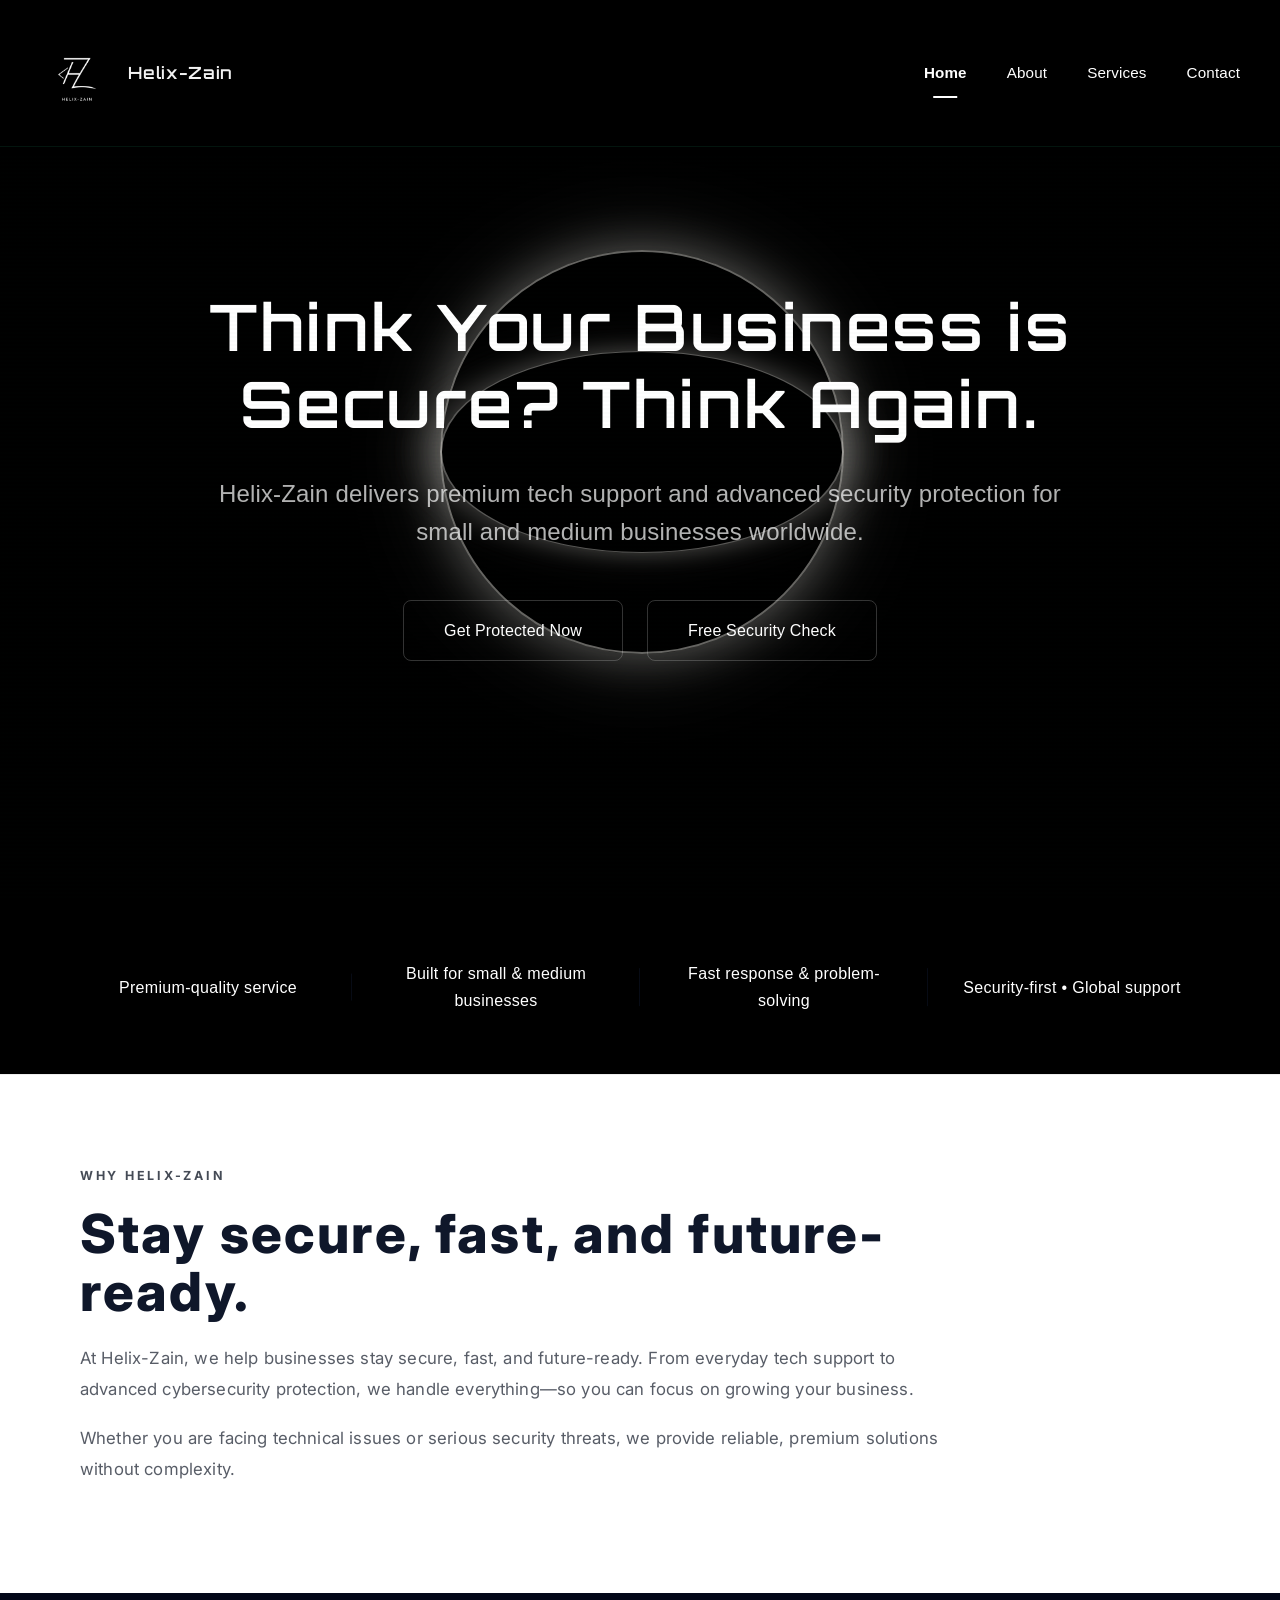
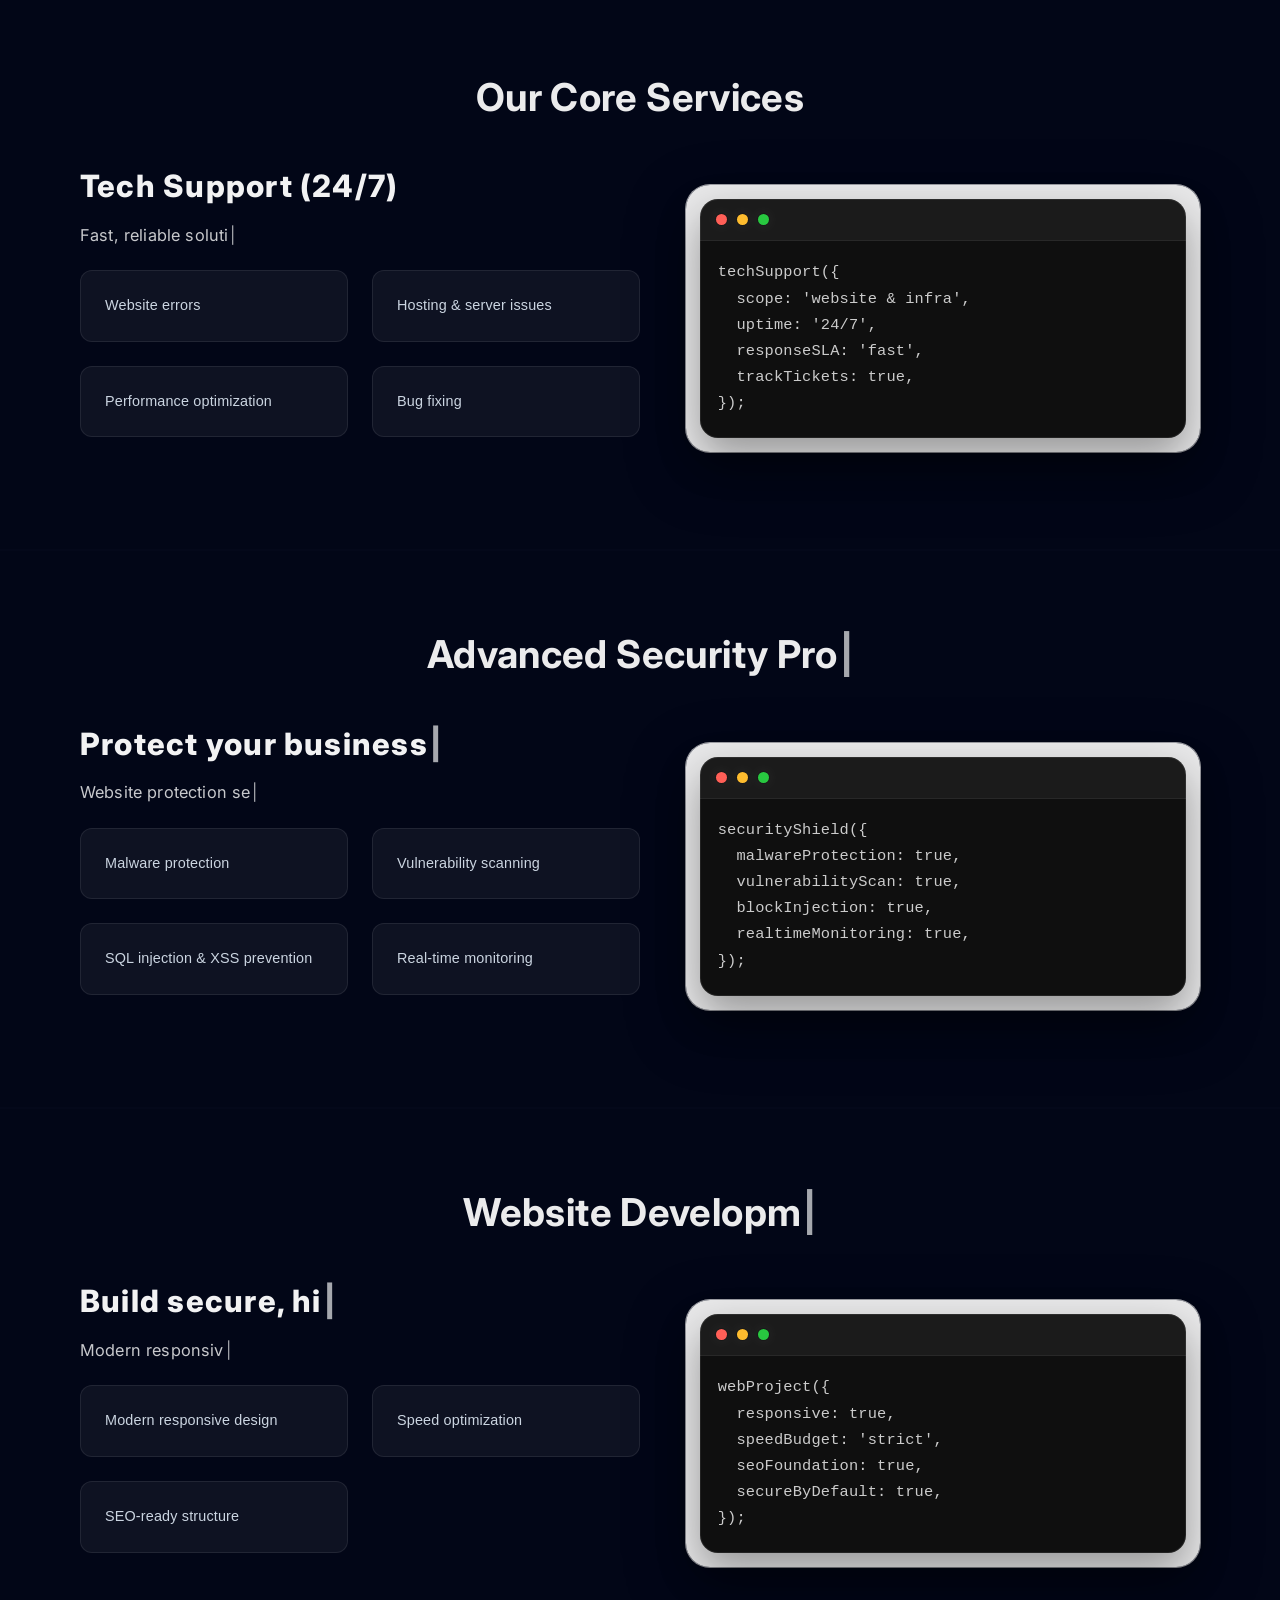
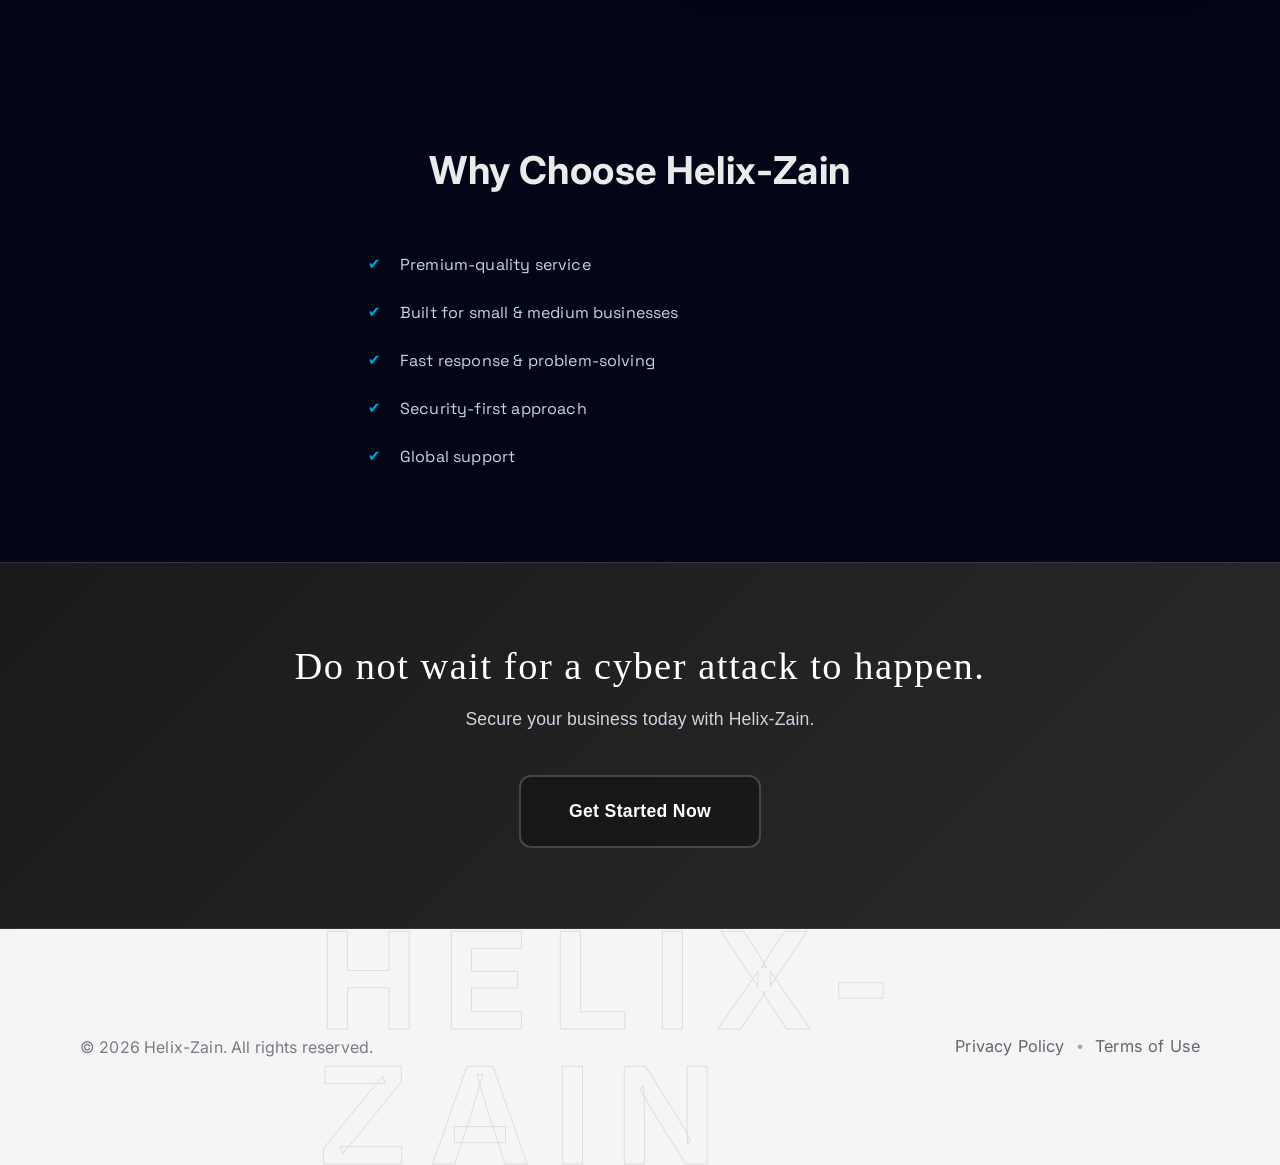
==== index.html @ 6a28cd6c "Initial commit" ====
<!DOCTYPE html>
<html lang="en">
<head>
    <meta charset="UTF-8">
    <meta name="viewport" content="width=device-width, initial-scale=1.0">
    <title>Helix-Zain | Tech Support &amp; Cybersecurity for Small Businesses</title>
    <meta name="description" content="Helix-Zain provides premium tech support, website security services, and cybersecurity for SMEs worldwide. Global tech support, website protection, and security-first solutions—secure your business today.">
    <link rel="stylesheet" href="css/style.css">
    <link rel="preconnect" href="https://fonts.googleapis.com">
    <link rel="preconnect" href="https://fonts.gstatic.com" crossorigin>
    <link href="https://fonts.googleapis.com/css2?family=Orbitron:wght@400;500;600;700;800;900&family=Space+Grotesk:wght@300;400;500;600;700&family=Sora:wght@300;400;500;600;700;800&family=Inter:wght@300;400;500;600;700&family=Outfit:wght@300;400;500;600;700&display=swap" rel="stylesheet">
</head>
<body>
    <!-- Premium Navbar -->
    <nav class="navbar">
        <div class="nav-container">
            <a href="index.html" class="nav-logo" aria-label="HELIX-ZAIN — Home">
                <img src="images/helix-zain-logo-navbar.png" alt="" width="260" height="80" decoding="async" aria-hidden="true">
                <span class="nav-logo-text">Helix-Zain</span>
            </a>
            <ul class="nav-links">
                <li><a href="index.html">Home</a></li>
                <li><a href="about.html">About</a></li>
                <li><a href="services.html">Services</a></li>
                <li><a href="contact.html">Contact</a></li>
            </ul>
            <div class="hamburger">
                <span></span>
                <span></span>
                <span></span>
            </div>
        </div>
    </nav>

    <!-- Hero Section -->
    <section class="home-hero">
        <div class="home-hero-background"></div>
        <div class="scanlines"></div>
        <div class="hologram-sphere"></div>

        <div class="container">
            <div class="home-hero-content">
                <h1 class="fade-in-up">Think Your Business is Secure? Think Again.</h1>
                <p class="home-hero-subtitle fade-in-up">Helix-Zain delivers premium tech support and advanced security protection for small and medium businesses worldwide.</p>
                <div class="home-hero-buttons fade-in-up">
                    <a href="contact.html" class="cta-primary">Get Protected Now</a>
                    <a href="contact.html" class="cta-secondary">Free Security Check</a>
                </div>
            </div>
        </div>
    </section>

    <!-- Credibility Strip -->
    <section class="credibility-strip">
        <div class="credibility-strip-content">
            <div class="credibility-item">Premium-quality service</div>
            <div class="credibility-item">Built for small &amp; medium businesses</div>
            <div class="credibility-item">Fast response &amp; problem-solving</div>
            <div class="credibility-item">Security-first • Global support</div>
        </div>
    </section>

    <!-- Problem We Solve (Premium Copy Block) -->
    <section class="problem-we-solve-section">
        <div class="container">
            <div class="problem-we-solve-content reveal">
                <div class="problem-we-solve-kicker">WHY HELIX-ZAIN</div>
                <h2 class="problem-we-solve-title">Stay secure, fast, and future-ready.</h2>
                <p class="problem-we-solve-body">
                    At Helix-Zain, we help businesses stay secure, fast, and future-ready. From everyday tech support to advanced cybersecurity protection, we handle everything—so you can focus on growing your business.
                </p>
                <p class="problem-we-solve-body">
                    Whether you are facing technical issues or serious security threats, we provide reliable, premium solutions without complexity.
                </p>
            </div>
        </div>
    </section>

    <!-- Core Services -->
    <section class="why-helixzain-section">
        <div class="container">
            <h2 class="why-helixzain-title">
                <span class="typing-reveal" data-text="Our Core Services">Our Core Services</span>
            </h2>
            <div class="why-helixzain-grid">
                <div class="why-helixzain-left">
                    <h3 class="why-helixzain-heading">
                        <span class="typing-reveal" data-text="Tech Support (24/7)">Tech Support (24/7)</span>
                    </h3>
                    <p class="why-helixzain-copy">
                        <span class="typing-reveal" data-text="Fast, reliable solutions for all your technical issues: website errors, hosting and server issues, performance optimization, and bug fixing—so your team stays productive around the clock.">Fast, reliable solutions for all your technical issues: website errors, hosting and server issues, performance optimization, and bug fixing—so your team stays productive around the clock.</span>
                    </p>
                    <ul class="service-features-list home-service-bullets">
                        <li>Website errors</li>
                        <li>Hosting &amp; server issues</li>
                        <li>Performance optimization</li>
                        <li>Bug fixing</li>
                    </ul>
                </div>
                <div class="why-helixzain-right">
                    <div class="why-helixzain-codecard">
                        <div class="why-helixzain-codewindow" aria-label="Example code editor">
                            <div class="why-helixzain-code-topbar" aria-hidden="true">
                                <span class="why-helixzain-dot why-helixzain-dot--red"></span>
                                <span class="why-helixzain-dot why-helixzain-dot--yellow"></span>
                                <span class="why-helixzain-dot why-helixzain-dot--green"></span>
                            </div>
                            <pre class="why-helixzain-pre"><code class="why-helixzain-code">techSupport({
  scope: 'website &amp; infra',
  uptime: '24/7',
  responseSLA: 'fast',
  trackTickets: true,
});</code></pre>
                        </div>
                    </div>
                </div>
            </div>
        </div>
    </section>

    <section class="why-helixzain-section">
        <div class="container">
            <h2 class="why-helixzain-title">
                <span class="typing-reveal" data-text="Advanced Security Protection">Advanced Security Protection</span>
            </h2>
            <div class="why-helixzain-grid">
                <div class="why-helixzain-left">
                    <h3 class="why-helixzain-heading">
                        <span class="typing-reveal" data-text="Protect your business from modern threats">Protect your business from modern threats</span>
                    </h3>
                    <p class="why-helixzain-copy">
                        <span class="typing-reveal" data-text="Website protection services and cybersecurity for SMEs: we help you detect risk early, stop malware, and harden apps against common attacks—without drowning you in jargon.">Website protection services and cybersecurity for SMEs: we help you detect risk early, stop malware, and harden apps against common attacks—without drowning you in jargon.</span>
                    </p>
                    <ul class="service-features-list home-service-bullets">
                        <li>Malware protection</li>
                        <li>Vulnerability scanning</li>
                        <li>SQL injection &amp; XSS prevention</li>
                        <li>Real-time monitoring</li>
                    </ul>
                </div>
                <div class="why-helixzain-right">
                    <div class="why-helixzain-codecard">
                        <div class="why-helixzain-codewindow" aria-label="Code editor mockup">
                            <div class="why-helixzain-code-topbar" aria-hidden="true">
                                <span class="why-helixzain-dot why-helixzain-dot--red"></span>
                                <span class="why-helixzain-dot why-helixzain-dot--yellow"></span>
                                <span class="why-helixzain-dot why-helixzain-dot--green"></span>
                            </div>
                            <pre class="why-helixzain-pre"><code class="why-helixzain-code">securityShield({
  malwareProtection: true,
  vulnerabilityScan: true,
  blockInjection: true,
  realtimeMonitoring: true,
});</code></pre>
                        </div>
                    </div>
                </div>
            </div>
        </div>
    </section>

    <section class="why-helixzain-section">
        <div class="container">
            <h2 class="why-helixzain-title">
                <span class="typing-reveal" data-text="Website Development &amp; Optimization">Website Development &amp; Optimization</span>
            </h2>
            <div class="why-helixzain-grid">
                <div class="why-helixzain-left">
                    <h3 class="why-helixzain-heading">
                        <span class="typing-reveal" data-text="Build secure, high-performance websites">Build secure, high-performance websites</span>
                    </h3>
                    <p class="why-helixzain-copy">
                        <span class="typing-reveal" data-text="Modern responsive design, speed optimization, and an SEO-ready structure—built so your site loads fast, ranks better, and stays maintainable as you grow.">Modern responsive design, speed optimization, and an SEO-ready structure—built so your site loads fast, ranks better, and stays maintainable as you grow.</span>
                    </p>
                    <ul class="service-features-list home-service-bullets">
                        <li>Modern responsive design</li>
                        <li>Speed optimization</li>
                        <li>SEO-ready structure</li>
                    </ul>
                </div>
                <div class="why-helixzain-right">
                    <div class="why-helixzain-codecard">
                        <div class="why-helixzain-codewindow" aria-label="Code editor mockup">
                            <div class="why-helixzain-code-topbar" aria-hidden="true">
                                <span class="why-helixzain-dot why-helixzain-dot--red"></span>
                                <span class="why-helixzain-dot why-helixzain-dot--yellow"></span>
                                <span class="why-helixzain-dot why-helixzain-dot--green"></span>
                            </div>
                            <pre class="why-helixzain-pre"><code class="why-helixzain-code">webProject({
  responsive: true,
  speedBudget: 'strict',
  seoFoundation: true,
  secureByDefault: true,
});</code></pre>
                        </div>
                    </div>
                </div>
            </div>
        </div>
    </section>

    <section class="why-helixzain-section home-why-choose-section">
        <div class="container">
            <h2 class="why-helixzain-title">Why Choose Helix-Zain</h2>
            <ul class="home-why-choose-list">
                <li>Premium-quality service</li>
                <li>Built for small &amp; medium businesses</li>
                <li>Fast response &amp; problem-solving</li>
                <li>Security-first approach</li>
                <li>Global support</li>
            </ul>
        </div>
    </section>

    <!-- Consultation CTA Section -->
    <section class="consultation-cta-section">
        <div class="container">
            <div class="consultation-cta-content">
                <h2 class="consultation-cta-headline">Do not wait for a cyber attack to happen.</h2>
                <p class="consultation-cta-subtext">Secure your business today with Helix-Zain.</p>
                <div class="consultation-cta-buttons">
                    <a href="contact.html" class="cta-primary">Get Started Now</a>
                </div>
            </div>
        </div>
    </section>

    <!-- Footer -->
    <footer class="home-footer-minimal footer">
        <div class="container">
            <div class="footer-content">
                <div class="footer-left">© 2026 Helix-Zain. All rights reserved.</div>
                <div class="footer-links">
                    <a href="privacy-policy.html">Privacy Policy</a>
                    <span class="footer-separator">•</span>
                    <a href="terms-of-use.html">Terms of Use</a>
                </div>
            </div>
        </div>
    </footer>

    <script src="js/script.js"></script>
    <script>
        // Create particles
        const particlesContainer = document.getElementById('particles');
        if (particlesContainer) {
            for (let i = 0; i < 50; i++) {
                const particle = document.createElement('div');
                particle.className = 'particle';
                particle.style.left = Math.random() * 100 + '%';
                particle.style.top = Math.random() * 100 + '%';
                particle.style.animationDelay = Math.random() * 15 + 's';
                particle.style.animationDuration = (10 + Math.random() * 10) + 's';
                particlesContainer.appendChild(particle);
            }
        }

        // Navbar scroll effect
        window.addEventListener('scroll', function() {
            const navbar = document.querySelector('.navbar');
            if (window.scrollY > 50) {
                navbar.classList.add('scrolled');
            } else {
                navbar.classList.remove('scrolled');
            }
        });

        // Reveal animations
        const reveals = document.querySelectorAll('.reveal');
        const revealObserver = new IntersectionObserver((entries) => {
            entries.forEach(entry => {
                if (entry.isIntersecting) {
                    entry.target.classList.add('active');
                }
            });
        }, { threshold: 0.1 });
        reveals.forEach(reveal => revealObserver.observe(reveal));

        // Set active nav item based on current page
        function setActiveNavItem() {
            const pathname = window.location.pathname;
            const currentPath = pathname.split('/').pop() || '';
            
            // Handle root path
            const isRoot = pathname === '/' || currentPath === '' || currentPath === 'index.html';
            
            const navLinks = document.querySelectorAll('.nav-links a');
            navLinks.forEach(link => {
                link.classList.remove('active');
                const href = link.getAttribute('href');
                
                // Remove .html extension for comparison
                const hrefPath = href.replace('.html', '');
                const currentPathClean = currentPath.replace('.html', '');
                
                // Check if this link matches current page
                if (isRoot && (href === 'index.html' || href === '/' || hrefPath === '')) {
                    link.classList.add('active');
                } else if (!isRoot && (hrefPath === currentPathClean || href === currentPath)) {
                    link.classList.add('active');
                }
            });
        }
        
        // Run on page load
        setActiveNavItem();
    </script>
</body>
</html>
---- css/style.css ----
/* ====================================================================
   HELIX-ZAIN — DARK CYBER THEME DESIGN SYSTEM
   Premium Futuristic AI/Cybersecurity Interface
   ==================================================================== */

/* ===== RESET & BASE ===== */
* {
    margin: 0;
    padding: 0;
    box-sizing: border-box;
}

:root {
    /* Background Colors */
    --bg-primary: #000000;
    --bg-secondary: #020617;
    --bg-glass: rgba(255, 255, 255, 0.03);
    --bg-glass-hover: rgba(255, 255, 255, 0.05);
    
    /* Accent Color - Premium Blackish Green */
    --accent-navy: #0a3d2a;
    --accent-navy-alt: #0d4a35;
    --accent-green: #22c55e;
    --accent-green-dark: #0a3d2a;
    
    /* Text Colors */
    --text-primary: #ffffff;
    --text-secondary: #cbd5e1;
    --text-muted: rgba(255, 255, 255, 0.7);
    
    /* Effects */
    --blur-glass: blur(16px);
    --border-subtle: 1px;
    --transition: all 0.4s cubic-bezier(0.4, 0, 0.2, 1);
    --transition-fast: all 0.2s ease;
}

/* ===== TYPOGRAPHY ===== */
@import url('https://fonts.googleapis.com/css2?family=Cinzel:wght@400;500;600;700&family=Manrope:wght@300;400;500;600;700&display=swap');

body {
    font-family: 'Manrope', sans-serif;
    background: var(--bg-primary);
    color: var(--text-primary);
    line-height: 1.7;
    overflow-x: hidden;
    min-height: 100vh;
    position: relative;
    font-weight: 400;
    letter-spacing: 0.01em;
}

/* Background Effects - Subtle grid */
body::before {
    content: '';
    position: fixed;
    top: 0;
    left: 0;
    width: 100%;
    height: 100%;
    background-image: 
        linear-gradient(rgba(10, 61, 42, 0.1) 1px, transparent 1px),
        linear-gradient(90deg, rgba(10, 61, 42, 0.1) 1px, transparent 1px);
    background-size: 50px 50px;
    pointer-events: none;
    z-index: 0;
    opacity: 0.2;
}

body::after {
    display: none;
}

h1, h2, h3, h4, h5, h6 {
    font-family: 'Orbitron', 'Space Grotesk', sans-serif;
    font-weight: 500;
    line-height: 1.2;
    letter-spacing: 0.04em;
    color: #ffffff;
}

h1 {
    font-size: clamp(2.5rem, 5vw, 4.5rem);
    font-weight: 600;
}

h2 {
    font-size: clamp(2rem, 4vw, 3rem);
    font-weight: 600;
}

h3 {
    font-size: clamp(1.5rem, 3vw, 2rem);
    font-weight: 500;
}

h4 {
    font-weight: 500;
}

.container {
    max-width: 1200px;
    margin: 0 auto;
    padding: 0 40px;
    position: relative;
    z-index: 1;
}

/* ===== NAVBAR ===== */
.navbar {
    position: fixed;
    top: 0;
    width: 100%;
    background: rgba(0, 0, 0, 0.55);
    backdrop-filter: blur(12px) saturate(120%);
    -webkit-backdrop-filter: blur(12px) saturate(120%);
    border-bottom: 1px solid rgba(10, 61, 42, 0.35);
    box-shadow: 0 8px 30px rgba(0, 0, 0, 0.6);
    z-index: 1000;
    transition: var(--transition);
    overflow: visible;
}

.navbar.scrolled {
    background: rgba(0, 0, 0, 0.65);
    box-shadow: 0 8px 30px rgba(0, 0, 0, 0.7);
}

.nav-container {
    display: flex;
    justify-content: space-between;
    align-items: center;
    padding: 2rem 40px;
    max-width: 1400px;
    margin: 0 auto;
    overflow: visible;
    min-height: 88px;
}

.nav-logo {
    display: inline-flex;
    align-items: center;
    gap: 0.65rem;
    flex-shrink: 0;
    line-height: 0;
    text-decoration: none;
    transition: var(--transition);
    margin-left: -4px;
}

.nav-logo-text {
    font-family: 'Orbitron', 'Cinzel', sans-serif;
    font-weight: 600;
    font-size: 1.05rem;
    letter-spacing: 0.04em;
    color: rgba(255, 255, 255, 0.95);
    line-height: 1.2;
    white-space: nowrap;
}

.nav-logo:hover {
    opacity: 0.9;
}

.nav-logo:focus-visible {
    outline: 2px solid rgba(255, 255, 255, 0.5);
    outline-offset: 4px;
    border-radius: 4px;
}

.nav-logo img {
    display: block;
    height: 82px;
    width: auto;
    max-width: min(470px, 76vw);
    object-fit: contain;
    object-position: left center;
    /* Navy/blue asset → solid white on dark navbar */
    filter: brightness(0) invert(1);
}

.nav-links {
    display: flex;
    list-style: none;
    gap: 2.5rem;
    overflow: visible;
}

.nav-links a,
.nav-links a:link,
.nav-links a:visited {
    color: #ffffff;
    text-decoration: none;
    font-family: 'Manrope', sans-serif;
    font-weight: 500;
    font-size: 0.95rem;
    letter-spacing: 0.01em;
    transition: color 0.3s ease;
    position: relative;
    padding: 0.5rem 0;
    display: inline-block;
}

/* Inactive nav items - no underline */
.nav-links a::after {
    content: '';
    position: absolute;
    width: 0;
    height: 0;
    left: 50%;
    transform: translateX(-50%);
    bottom: 0;
    background: transparent;
    transition: all 0.3s ease;
}

/* Active nav item - white with thin white underline */
.nav-links a.active {
    color: #ffffff;
    font-weight: 600;
    position: relative;
}

/* Active nav item underline - ultra-premium style */
.nav-links a.active::after {
    content: '';
    position: absolute;
    width: 55%;
    height: 2px;
    left: 50%;
    transform: translateX(-50%) scaleX(1);
    bottom: -4px;
    background: #ffffff;
    animation: underlineIn 0.3s ease;
}

@keyframes underlineIn {
    from {
        transform: translateX(-50%) scaleX(0);
    }
    to {
        transform: translateX(-50%) scaleX(1);
    }
}

/* Hover state - text transitions to white (non-active) */
.nav-links a:hover:not(.active) {
    color: #ffffff;
}

/* Active item hover - maintain active state */
.nav-links a.active:hover {
    color: #ffffff;
}

.hamburger {
    display: none;
    flex-direction: column;
    cursor: pointer;
    gap: 5px;
}

.hamburger span {
    width: 25px;
    height: 2px;
    background: var(--text-primary);
    transition: var(--transition);
}

.hamburger.active span:nth-child(1) {
    transform: rotate(45deg) translate(6px, 6px);
    background: var(--text-primary);
}

.hamburger.active span:nth-child(2) {
    opacity: 0;
}

.hamburger.active span:nth-child(3) {
    transform: rotate(-45deg) translate(7px, -7px);
    background: var(--text-primary);
}

/* ===== HERO SECTIONS ===== */
.home-hero, .about-hero, .services-hero, .page-hero, .start-project-hero {
    min-height: 100vh;
    display: flex;
    align-items: center;
    justify-content: center;
    position: relative;
    padding: 130px 0 80px;
    overflow: hidden;
}

.home-hero-background, .about-hero-background, .services-hero-background, .start-project-hero-background {
    position: absolute;
    top: 0;
    left: 0;
    width: 100%;
    height: 100%;
    background: var(--bg-primary);
    z-index: 0;
}


/* Scanlines Effect - Subtle */
.scanlines {
    position: absolute;
    top: 0;
    left: 0;
    width: 100%;
    height: 100%;
    background: repeating-linear-gradient(
        0deg,
        transparent,
        transparent 2px,
        rgba(10, 61, 42, 0.05) 2px,
        rgba(10, 61, 42, 0.05) 4px
    );
    pointer-events: none;
    z-index: 2;
    animation: scanlineMove 8s linear infinite;
    opacity: 0.3;
}

@keyframes scanlineMove {
    0% { transform: translateY(0); }
    100% { transform: translateY(20px); }
}

/* 3D Hologram Sphere */
.hologram-sphere {
    position: absolute;
    left: 50%;
    top: 50%;
    transform: translate(-50%, -50%);
    width: 400px;
    height: 400px;
    z-index: 1;
    opacity: 1;
}

.hologram-sphere::before {
    content: '';
    position: absolute;
    width: 100%;
    height: 100%;
    border-radius: 50%;
    border: 2px solid rgba(255, 253, 245, 0.4);
    box-shadow: 0 0 50px rgba(255, 253, 245, 0.3), 0 0 100px rgba(255, 253, 245, 0.15);
    animation: rotate3d 30s linear infinite;
    opacity: 1;
}

.hologram-sphere::after {
    content: '';
    position: absolute;
    width: 100%;
    height: 100%;
    border-radius: 50%;
    border: 2px solid rgba(255, 253, 245, 0.35);
    box-shadow: 0 0 45px rgba(255, 253, 245, 0.25), 0 0 90px rgba(255, 253, 245, 0.12);
    animation: rotate3d 25s linear infinite reverse;
    transform: rotateX(60deg);
    opacity: 1;
}

@keyframes rotate3d {
    0% { transform: rotateY(0deg) rotateX(0deg); }
    100% { transform: rotateY(360deg) rotateX(360deg); }
}

.home-hero-content, .about-hero h1, .services-hero h1, .page-hero h1, .start-project-hero-content {
    position: relative;
    z-index: 3;
    text-align: center;
    max-width: 900px;
    margin: 0 auto;
}

.home-hero h1, .about-hero h1, .services-hero h1, .page-hero h1, .start-project-hero-content h1 {
    color: var(--text-primary);
    margin-bottom: 2rem;
    text-shadow: none;
}

/* Hero quote + signature: main line reads as the message; line below as someone named “safe hands” */
.home-hero-title {
    display: flex;
    flex-direction: column;
    align-items: center;
    gap: 0.35em;
}

.home-hero-headline {
    display: block;
}

.home-hero-attribution {
    display: block;
    align-self: flex-end;
    max-width: 100%;
    padding-right: clamp(0px, 4vw, 1.5rem);
    font-family: 'Space Grotesk', 'Inter', sans-serif;
    font-size: max(0.72rem, 0.34em);
    font-style: italic;
    font-weight: 500;
    letter-spacing: 0.06em;
    line-height: 1.35;
    color: rgba(255, 255, 255, 0.78);
    text-shadow: none;
}

.home-service-bullets {
    grid-template-columns: 1fr;
    margin-top: 1.25rem;
}

.home-why-choose-section {
    text-align: center;
}

.home-why-choose-list {
    max-width: 34rem;
    margin: 1.5rem auto 0;
    padding: 0;
    list-style: none;
    text-align: left;
}

.home-why-choose-list li {
    position: relative;
    padding: 0.75rem 0 0.75rem 2rem;
    color: var(--text-secondary);
    font-size: 1rem;
    line-height: 1.5;
    font-family: 'Space Grotesk', 'Inter', sans-serif;
    background: none;
    border: none;
}

.home-why-choose-list li::before {
    content: '✔';
    position: absolute;
    left: 0;
    color: rgba(0, 194, 255, 0.85);
    font-size: 0.95rem;
}

.home-hero-subtitle, .about-hero-subtitle, .services-hero-subtitle, .page-subtitle, .start-project-hero-subtitle {
    font-size: clamp(1.1rem, 2vw, 1.5rem);
    color: var(--text-muted);
    font-weight: 400;
    margin-bottom: 3rem;
    line-height: 1.6;
}

.home-hero-buttons {
    display: flex;
    gap: 1.5rem;
    justify-content: center;
    flex-wrap: wrap;
    margin-top: 2rem;
}

/* ===== BUTTONS ===== */
.cta-primary, .submit-btn, .start-project-submit-btn {
    display: inline-block;
    padding: 1rem 2.5rem;
    background: transparent;
    color: var(--text-primary);
    text-decoration: none;
    font-family: 'Manrope', sans-serif;
    font-weight: 500;
    font-size: 1rem;
    letter-spacing: 0.01em;
    border-radius: 8px;
    border: 1px solid rgba(255, 255, 255, 0.2);
    box-shadow: none;
    transition: var(--transition);
    position: relative;
    overflow: hidden;
    cursor: pointer;
}

.service-btn {
    display: inline-block;
    padding: 1rem 2.5rem;
    background: var(--bg-glass);
    backdrop-filter: var(--blur-glass);
    -webkit-backdrop-filter: var(--blur-glass);
    color: var(--text-primary);
    text-decoration: none;
    font-family: 'Manrope', sans-serif;
    font-weight: 500;
    font-size: 1rem;
    letter-spacing: 0.01em;
    border-radius: 8px;
    border: 1px solid rgba(10, 26, 47, 0.3);
    box-shadow: none;
    transition: var(--transition);
    position: relative;
    overflow: hidden;
    cursor: pointer;
    text-align: center;
    margin: 0 auto;
}

.cta-primary::before, .submit-btn::before, .start-project-submit-btn::before {
    content: '';
    position: absolute;
    top: 50%;
    left: 50%;
    width: 0;
    height: 0;
    border-radius: 50%;
    background: rgba(255, 255, 255, 0.3);
    transform: translate(-50%, -50%);
    transition: width 0.6s, height 0.6s;
}

.cta-primary:hover::before, .submit-btn:hover::before, .start-project-submit-btn:hover::before {
    width: 300px;
    height: 300px;
}

.service-btn::before {
    content: '';
    position: absolute;
    top: 0;
    left: -100%;
    width: 100%;
    height: 100%;
    background: linear-gradient(90deg, transparent, rgba(0, 194, 255, 0.2), transparent);
    transition: left 0.5s;
}

.service-btn:hover::before {
    left: 100%;
}

.cta-primary:hover, .submit-btn:hover, .start-project-submit-btn:hover {
    transform: translateY(-2px);
    background: var(--accent-navy);
    border-color: var(--accent-navy);
    box-shadow: 0 4px 20px rgba(0, 0, 0, 0.3);
}

.service-btn:hover {
    transform: translateY(-2px);
    background: var(--bg-glass-hover);
    border-color: var(--neon-blue);
    box-shadow: 
        0 0 30px rgba(0, 194, 255, 0.15),
        0 0 60px rgba(0, 194, 255, 0.08),
        0 10px 30px rgba(0, 0, 0, 0.2),
        inset 0 0 30px rgba(0, 194, 255, 0.04);
}

.cta-secondary {
    display: inline-block;
    padding: 1rem 2.5rem;
    background: transparent;
    color: var(--text-primary);
    text-decoration: none;
    font-family: 'Manrope', sans-serif;
    font-weight: 500;
    font-size: 1rem;
    letter-spacing: 0.01em;
    border-radius: 8px;
    border: 1px solid rgba(255, 255, 255, 0.2);
    box-shadow: none;
    transition: var(--transition);
    position: relative;
    overflow: hidden;
}

.cta-secondary::before {
    display: none;
}

.cta-secondary:hover {
    background: transparent;
    border-color: var(--accent-navy);
    box-shadow: none;
    transform: translateY(-2px);
}

/* ===== GLASS CARDS ===== */
.glass-card, .value-card, .service-category-card, .tech-item {
    background: var(--bg-secondary);
    backdrop-filter: var(--blur-glass);
    -webkit-backdrop-filter: var(--blur-glass);
    border: 1px solid rgba(10, 26, 47, 0.3);
    border-radius: 16px;
    padding: 1rem;
    transition: var(--transition);
    position: relative;
    overflow: hidden;
}

.glass-card::before, .value-card::before {
    display: none;
}

.glass-card::after, .value-card::after, .service-category-card::after, .tech-item::after {
    content: '';
    position: absolute;
    top: -2px;
    left: -2px;
    right: -2px;
    bottom: -2px;
    border-radius: 16px;
    padding: 2px;
background: linear-gradient(45deg, 
        rgba(10, 35, 20, 0) 0%,
        rgba(10, 35, 20, 0) 25%,
        rgba(10, 35, 20, 0.8) 50%,
        rgba(10, 35, 20, 0) 75%,
        rgba(10, 35, 20, 0) 100%);
    -webkit-mask: linear-gradient(#fff 0 0) content-box, linear-gradient(#fff 0 0);
    -webkit-mask-composite: xor;
    mask: linear-gradient(#fff 0 0) content-box, linear-gradient(#fff 0 0);
    mask-composite: exclude;
    opacity: 0;
    transition: opacity 0.8s ease-in-out;
    pointer-events: none;
    z-index: 0;
    animation: none;
}

.glass-card:hover::after, .value-card:hover::after, .service-category-card:hover::after {
    opacity: 1;
    animation: greenGlowEdge 2s ease-in-out infinite 0.9s;
}

.tech-item:hover::after {
    opacity: 0;
    animation: none;
}

@keyframes greenGlowEdge {
    0% {
    background: linear-gradient(45deg, 
        rgba(255, 255, 255, 0.4) 0%,
        rgba(255, 255, 255, 0) 25%,
        rgba(255, 255, 255, 0) 50%,
        rgba(255, 255, 255, 0) 75%,
        rgba(255, 255, 255, 0) 100%);
}
    25% {
        background: linear-gradient(45deg, 
            rgba(255, 255, 255, 0) 0%,
            rgba(255, 255, 255, 0.4) 25%,
            rgba(255, 255, 255, 0) 50%,
            rgba(255, 255, 255, 0) 75%,
            rgba(255, 255, 255, 0) 100%);
    }
    50% {
        background: linear-gradient(45deg, 
            rgba(255, 255, 255, 0) 0%,
            rgba(255, 255, 255, 0) 25%,
            rgba(255, 255, 255, 0.4) 50%,
            rgba(255, 255, 255, 0) 75%,
            rgba(255, 255, 255, 0) 100%);
    }
    75% {
        background: linear-gradient(45deg, 
            rgba(255, 255, 255, 0) 0%,
            rgba(255, 255, 255, 0) 25%,
            rgba(255, 255, 255, 0) 50%,
            rgba(255, 255, 255, 0.4) 75%,
            rgba(255, 255, 255, 0) 100%);
    }
    100% {
        background: linear-gradient(45deg, 
            rgba(255, 255, 255, 0.4) 0%,
            rgba(255, 255, 255, 0) 25%,
            rgba(255, 255, 255, 0) 50%,
            rgba(255, 255, 255, 0) 75%,
            rgba(255, 255, 255, 0) 100%);
    }
}

.glass-card:hover, .value-card:hover, .service-category-card:hover {
    transform: translateY(-5px) scale(1.02);
    border-color: rgba(255, 255, 255, 0.3);
    box-shadow: 0 10px 40px rgba(0, 0, 0, 0.3),
                0 0 30px rgba(255, 255, 255, 0.2),
                0 0 60px rgba(255, 255, 255, 0.15),
                0 0 90px rgba(255, 255, 255, 0.08),
                inset 0 0 30px rgba(255, 255, 255, 0.07);
    transition: transform 0.3s ease,
                border-color 0.8s ease-in-out,
                box-shadow 0.8s ease-in-out;
    animation: greenGlowPulse 2s ease-in-out infinite 0.9s;
}

.tech-item:hover {
    transform: translateY(-5px) scale(1.02);
    border-color: transparent;
    box-shadow: none;
    transition: transform 0.3s ease;
    animation: none;
}

@keyframes greenGlowPulse {
    0%, 100% {
        box-shadow: 0 10px 40px rgba(0, 0, 0, 0.3),
                    0 0 30px rgba(255, 255, 255, 0.2),
                    0 0 60px rgba(255, 255, 255, 0.15),
                    0 0 90px rgba(255, 255, 255, 0.08),
                    inset 0 0 30px rgba(255, 255, 255, 0.07);
    }
    50% {
        box-shadow: 0 10px 40px rgba(0, 0, 0, 0.3),
                    0 0 40px rgba(255, 255, 255, 0.3),
                    0 0 80px rgba(255, 255, 255, 0.2),
                    0 0 120px rgba(255, 255, 255, 0.1),
                    inset 0 0 40px rgba(255, 255, 255, 0.08);
    }
}

.glass-card > *, .value-card > * {
    position: relative;
    z-index: 1;
}

/* Hologram Pattern Overlay - Hidden for case study cards */
.home-case-study-card .hologram-pattern {
    display: none;
}

/* Hologram Pattern Overlay - For other cards */
.hologram-pattern {
    position: absolute;
    top: 0;
    left: 0;
    width: 100%;
    height: 100%;
    background-image: 
        repeating-linear-gradient(0deg, transparent, transparent 2px, rgba(10, 61, 42, 0.05) 2px, rgba(10, 61, 42, 0.05) 4px),
        repeating-linear-gradient(90deg, transparent, transparent 2px, rgba(10, 61, 42, 0.05) 2px, rgba(10, 61, 42, 0.05) 4px);
    opacity: 0.3;
    pointer-events: none;
    z-index: 0;
}

/* ===== CREDIBILITY STRIP ===== */
.credibility-strip {
    width: 100%;
    padding: 2.5rem 0;
    position: relative;
    z-index: 2;
    background: #000000;
    display: block;
    clear: both;
}

.credibility-strip-content {
    display: grid;
    grid-template-columns: repeat(4, 1fr);
    gap: 0;
    align-items: center;
    max-width: 1200px;
    margin: 0 auto;
    padding: 0 1.5rem;
}

.credibility-item {
    font-family: 'Manrope', sans-serif;
    font-weight: 500;
    font-size: 1rem;
    letter-spacing: 0.02em;
    color: #ffffff;
    text-align: center;
    padding: 1.25rem 1.5rem;
    position: relative;
}

.credibility-item:not(:last-child)::after {
    content: '';
    position: absolute;
    right: 0;
    top: 50%;
    transform: translateY(-50%);
    width: 1px;
    height: 40%;
    background: rgba(15, 23, 42, 0.5);
}

/* Tablet: 2 items per row */
@media (max-width: 991px) {
    .credibility-strip {
        padding: 2rem 0;
    }
    
    .credibility-strip-content {
        grid-template-columns: repeat(2, 1fr);
    }
    
    .credibility-item::after {
        display: none;
    }
    
    .credibility-item:nth-child(1)::after,
    .credibility-item:nth-child(3)::after {
        display: block;
    }
}

/* Mobile: Stacked vertically */
@media (max-width: 767px) {
    .credibility-strip {
        padding: 2rem 0;
    }
    
    .credibility-strip-content {
        grid-template-columns: 1fr;
        padding: 0 1.5rem;
    }
    
    .credibility-item {
        padding: 1rem 1.5rem;
        text-align: left;
    }
    
    .credibility-item::after {
        display: none;
    }
    
    .credibility-item:not(:last-child) {
        border-bottom: 1px solid rgba(10, 61, 42, 0.3);
    }
}

/* ===== TRUST STRIP ===== */
.trust-strip {
    padding: 3rem 0;
    position: relative;
    z-index: 1;
}

.trust-strip-content {
    background: var(--bg-glass);
    backdrop-filter: var(--blur-glass);
    -webkit-backdrop-filter: var(--blur-glass);
    border: 1.5px solid rgba(0, 194, 255, 0.3);
    border-radius: 16px;
    padding: 2rem;
    display: flex;
    justify-content: space-between;
    align-items: center;
    flex-wrap: wrap;
    gap: 2rem;
}

.trust-strip-text {
    color: var(--text-secondary);
    font-size: 1.1rem;
}

.trust-count {
    color: var(--text-primary);
    font-family: 'Cinzel', serif;
    font-weight: 600;
    font-size: 1.5rem;
    letter-spacing: 0.04em;
    text-shadow: none;
}

@keyframes pulseNeon {
    0%, 100% {
        text-shadow: 0 0 20px var(--neon-blue);
        opacity: 1;
    }
    50% {
        text-shadow: 0 0 30px var(--neon-blue), 0 0 50px var(--neon-blue);
        opacity: 0.9;
    }
}

/* ===== CASE STUDIES / IMPACT CARDS ===== */
.home-case-studies-section {
    padding: 6rem 0;
    position: relative;
    z-index: 1;
}

.section-title {
    font-size: clamp(2rem, 4vw, 3rem);
    text-align: center;
    margin-bottom: 4rem;
    color: var(--text-primary);
    text-shadow: none;
}

.home-case-studies-grid {
    display: grid;
    grid-template-columns: repeat(auto-fit, minmax(300px, 1fr));
    gap: 2rem;
}

/* ===== ULTRA-PREMIUM GLASSMORPHISM CASE STUDY CARDS ===== */
.home-case-study-card {
    background: rgba(255, 255, 255, 0.04);
    backdrop-filter: blur(14px) saturate(120%);
    -webkit-backdrop-filter: blur(14px) saturate(120%);
    border: 1px solid rgba(15, 23, 42, 0.35);
    border-radius: 22px;
    padding: 1.5rem;
    transition: transform 300ms cubic-bezier(0.4, 0, 0.2, 1),
                box-shadow 300ms cubic-bezier(0.4, 0, 0.2, 1),
                border-color 300ms cubic-bezier(0.4, 0, 0.2, 1),
                background 300ms cubic-bezier(0.4, 0, 0.2, 1);
    position: relative;
    overflow: hidden;
    box-shadow: 0 20px 60px rgba(0, 0, 0, 0.7);
}

.home-case-study-card > * {
    position: relative;
    z-index: 1;
}

.home-case-study-card::after {
    content: '';
    position: absolute;
    top: -2px;
    left: -2px;
    right: -2px;
    bottom: -2px;
    border-radius: 22px;
    padding: 2px;
    background: linear-gradient(45deg, 
        rgba(255, 255, 255, 0) 0%,
        rgba(255, 255, 255, 0) 25%,
        rgba(255, 255, 255, 0.9) 50%,
        rgba(255, 255, 255, 0) 75%,
        rgba(255, 255, 255, 0) 100%);
    -webkit-mask: linear-gradient(#fff 0 0) content-box, linear-gradient(#fff 0 0);
    -webkit-mask-composite: xor;
    mask: linear-gradient(#fff 0 0) content-box, linear-gradient(#fff 0 0);
    mask-composite: exclude;
    opacity: 0;
    transition: opacity 0.8s ease-in-out;
    pointer-events: none;
    z-index: 0;
    animation: none;
}

.home-case-study-card:hover::after {
    opacity: 1;
    animation: greenGlowEdge 2s ease-in-out infinite 0.9s;
}

.home-case-study-card:hover {
    transform: translateY(-6px);
    border-color: rgba(255, 255, 255, 0.25);
    background: rgba(255, 255, 255, 0.03);
    box-shadow: 0 30px 80px rgba(0, 0, 0, 0.8),
                0 0 40px rgba(255, 253, 245, 0.05),
                0 0 80px rgba(255, 253, 245, 0.02),
                0 0 40px rgba(255, 255, 255, 0.25),
                0 0 80px rgba(255, 255, 255, 0.15),
                0 0 120px rgba(255, 255, 255, 0.1),
                inset 0 0 40px rgba(255, 255, 255, 0.07);
    transition: transform 300ms cubic-bezier(0.4, 0, 0.2, 1),
                box-shadow 0.8s ease-in-out,
                border-color 0.8s ease-in-out,
                background 300ms cubic-bezier(0.4, 0, 0.2, 1);
    animation: greenGlowPulse 2s ease-in-out infinite 0.9s;
}

.case-study-header h3 {
    font-family: 'Cinzel', serif;
    color: #ffffff;
    margin-bottom: 1.25rem;
    font-size: 1.5rem;
    font-weight: 500;
    letter-spacing: 0.04em;
}

.case-study-content {
    margin-bottom: 2rem;
}

.case-study-challenge, .case-study-solution {
    font-family: 'Manrope', sans-serif;
    color: var(--text-muted);
    margin-bottom: 0.75rem;
    font-size: 0.95rem;
    line-height: 1.6;
}

.case-study-result {
    display: flex;
    flex-direction: column;
    align-items: center;
    justify-content: center;
    padding: 2rem 1.5rem;
    background: rgba(255, 255, 255, 0.03);
    backdrop-filter: blur(14px) saturate(120%);
    -webkit-backdrop-filter: blur(14px) saturate(120%);
    border-radius: 16px;
    border: 1px solid rgba(15, 23, 42, 0.3);
    text-align: center;
}

.case-study-number {
    font-family: 'Cinzel', serif;
    font-size: 2.5rem;
    font-weight: 600;
    letter-spacing: 0.04em;
    color: #ffffff;
    text-shadow: none;
    margin-bottom: 0.5rem;
}

.case-study-label {
    font-family: 'Manrope', sans-serif;
    color: var(--text-muted);
    font-size: 0.9rem;
    text-transform: uppercase;
    letter-spacing: 0.1em;
    font-weight: 400;
}

/* ===== CTA SECTIONS ===== */
/* ===== CONSULTATION CTA SECTION ===== */
.consultation-cta-section {
    padding: 5rem 0;
    position: relative;
    z-index: 1;
    background: linear-gradient(135deg, #1a1a1a 0%, #2a2a2a 100%);
    border-top: 1px solid rgba(100, 100, 100, 0.3);
    border-bottom: 1px solid rgba(100, 100, 100, 0.3);
}

.consultation-cta-content {
    text-align: center;
    max-width: 700px;
    margin: 0 auto;
}

.consultation-cta-headline {
    font-family: 'Cinzel', serif;
    font-size: clamp(1.75rem, 3vw, 2.5rem);
    font-weight: 500;
    color: var(--text-primary);
    margin-bottom: 1rem;
    letter-spacing: 0.04em;
}

.consultation-cta-subtext {
    font-family: 'Manrope', sans-serif;
    font-size: 1.1rem;
    color: var(--text-secondary);
    margin-bottom: 2.5rem;
    line-height: 1.7;
    font-weight: 400;
}

.consultation-cta-buttons {
    display: flex;
    gap: 1.5rem;
    justify-content: center;
    flex-wrap: wrap;
}

.consultation-cta-buttons .cta-primary {
    background: rgba(0, 0, 0, 0.3);
    border: 2px solid rgba(255, 255, 255, 0.2);
    border-radius: 12px;
    padding: 1.25rem 3rem;
    font-size: 1.1rem;
    font-weight: 600;
    color: #ffffff;
    position: relative;
    box-shadow: none;
    transition: all 0.4s ease;
    text-transform: none;
    letter-spacing: 0.02em;
}

.consultation-cta-buttons .cta-primary::before {
    display: none;
}

.consultation-cta-buttons .cta-primary:hover {
    background: rgba(0, 0, 0, 0.3) !important;
    border-color: rgba(0, 194, 255, 0.3);
    box-shadow: 0 0 20px rgba(0, 194, 255, 0.1),
                0 0 40px rgba(0, 194, 255, 0.08),
                0 0 60px rgba(0, 194, 255, 0.05),
                0 0 80px rgba(0, 194, 255, 0.02);
    transform: translateY(-2px) scale(1.02);
}

@media (max-width: 767px) {
    .consultation-cta-section {
        padding: 4rem 0;
    }
    
    .consultation-cta-content {
        padding: 0 1.5rem;
    }
    
    .consultation-cta-buttons {
        flex-direction: column;
        align-items: center;
    }
    
    .consultation-cta-buttons .cta-primary,
    .consultation-cta-buttons .cta-secondary {
        width: 100%;
        max-width: 280px;
    }
}

.home-cta-section, .about-cta-section, .services-cta-section, .start-project-cta-section {
    padding: 4rem 0 5rem;
    position: relative;
    z-index: 1;
    background: linear-gradient(135deg, rgba(0, 194, 255, 0.05), rgba(122, 92, 255, 0.05));
    border-top: 1px solid rgba(0, 194, 255, 0.2);
    border-bottom: 1px solid rgba(0, 194, 255, 0.2);
}

.home-cta-content, .about-cta-content, .services-cta-content, .start-project-cta-content {
    text-align: center;
}

.home-cta-content h2, .about-cta-content h2, .services-cta-content h2, .start-project-cta-content h2 {
    margin-bottom: 1rem;
    color: var(--text-primary);
}

.home-cta-content p, .about-cta-content p, .services-cta-content p {
    color: var(--text-secondary);
    margin-bottom: 2rem;
    font-size: 1.1rem;
}

.home-cta-buttons, .about-cta-buttons, .services-cta-buttons, .start-project-cta-buttons {
    display: flex;
    gap: 1.5rem;
    justify-content: center;
    flex-wrap: wrap;
}

/* Hologram Ring Animation */
.hologram-ring {
    position: absolute;
    top: 50%;
    left: 50%;
    transform: translate(-50%, -50%);
    width: 300px;
    height: 300px;
    border: 1px solid rgba(10, 61, 42, 0.25);
    border-radius: 50%;
    opacity: 1;
    box-shadow: 0 0 20px rgba(10, 61, 42, 0.15);
    animation: ringPulse 8s ease-in-out infinite;
    pointer-events: none;
}

.hologram-ring::before {
    content: '';
    position: absolute;
    top: 50%;
    left: 50%;
    transform: translate(-50%, -50%);
    width: 200px;
    height: 200px;
    border: 1px solid rgba(15, 23, 42, 0.2);
    border-radius: 50%;
    box-shadow: 0 0 15px rgba(15, 23, 42, 0.1);
    animation: ringPulse 8s ease-in-out infinite 0.5s;
}

@keyframes ringPulse {
    0%, 100% {
        transform: translate(-50%, -50%) scale(1);
        opacity: 1;
    }
    50% {
        transform: translate(-50%, -50%) scale(1.05);
        opacity: 0.8;
    }
}

/* ===== ABOUT PAGE ===== */
/* About hero — two columns: ethical quote (left) + reference visual (right) */
.about-hero.about-hero--split {
    align-items: flex-start;
    padding-top: 140px;
    padding-bottom: 4rem;
}

.about-hero-split-container {
    position: relative;
    z-index: 3;
    width: 100%;
}

.about-hero-split-grid {
    display: grid;
    grid-template-columns: minmax(0, 1fr) minmax(0, 1fr);
    gap: clamp(2rem, 5vw, 4rem);
    align-items: center;
    max-width: 1120px;
    margin: 0 auto;
}

.about-hero-quote-col {
    text-align: left;
}

.about-quote-label {
    font-family: 'Space Grotesk', 'Inter', sans-serif;
    font-size: 0.72rem;
    font-weight: 600;
    letter-spacing: 0.2em;
    text-transform: uppercase;
    color: var(--text-muted);
    margin: 0 0 1rem;
}

.about-ethical-quote {
    margin: 0;
    padding: 0 0 0 1.35rem;
    border-left: 3px solid rgba(0, 194, 255, 0.85);
    box-shadow: inset 3px 0 0 0 rgba(0, 194, 255, 0.15);
}

.about-ethical-quote p {
    margin: 0 0 1rem;
    font-family: 'Sora', 'Outfit', sans-serif;
    font-size: clamp(1.2rem, 2.4vw, 1.65rem);
    font-weight: 500;
    line-height: 1.45;
    color: var(--text-primary);
}

.about-ethical-quote footer {
    font-family: 'Inter', 'Space Grotesk', sans-serif;
    font-size: 0.95rem;
    font-style: normal;
    color: var(--text-muted);
    line-height: 1.5;
}

.about-quote-footnote {
    margin: 1.25rem 0 0;
    font-size: 0.95rem;
    line-height: 1.6;
    color: var(--text-secondary);
    max-width: 38ch;
}

.about-hero-lead-title {
    font-family: 'Orbitron', 'Space Grotesk', sans-serif;
    font-size: clamp(1.75rem, 4vw, 2.25rem);
    font-weight: 600;
    color: var(--text-primary);
    margin: 0.35rem 0 0.5rem;
    letter-spacing: 0.04em;
}

.about-who-lead {
    margin-top: 0.5rem;
    font-size: 1rem;
}

.about-different-list {
    margin: 0 0 1.4rem;
    padding-left: 1.25rem;
    font-family: 'Manrope', sans-serif;
    font-size: 1.05rem;
    color: rgba(255, 255, 255, 0.65);
    line-height: 1.85;
}

.about-different-list li {
    margin-bottom: 0.35rem;
}

.gap-heading--spaced {
    margin-top: 2.25rem;
}

.about-hero-visual-col {
    position: relative;
}

.about-hero-figure {
    margin: 0;
    max-width: 360px;
    margin-left: auto;
    margin-right: 0;
    border-radius: 16px;
    overflow: hidden;
    background: rgba(15, 23, 42, 0.6);
    border: 1px solid rgba(0, 194, 255, 0.22);
    box-shadow:
        0 24px 64px rgba(0, 0, 0, 0.55),
        0 0 0 1px rgba(255, 255, 255, 0.04),
        0 0 48px rgba(0, 194, 255, 0.08);
}

.about-hero-figure img {
    display: block;
    width: 100%;
    height: auto;
    vertical-align: middle;
    object-fit: cover;
}

@media (max-width: 900px) {
    .about-hero-split-grid {
        grid-template-columns: 1fr;
        gap: 2.5rem;
    }

    .about-hero-visual-col {
        max-width: 320px;
        margin-left: auto;
        margin-right: auto;
    }

    .about-quote-footnote {
        max-width: none;
    }
}

.about-section {
    padding: 6rem 0;
    position: relative;
    z-index: 1;
}

.about-section.alt-bg {
    background: rgba(0, 194, 255, 0.02);
}

.founder-section {
    padding: 6rem 0;
    position: relative;
    z-index: 1;
}

.founder-content {
    display: grid;
    grid-template-columns: 1fr 1fr;
    gap: 4rem;
    align-items: center;
}

.founder-text {
    position: relative;
    z-index: 1;
}

.founder-name {
    font-family: 'Cinzel', serif;
    font-size: 3rem;
    font-weight: 600;
    letter-spacing: 0.04em;
    color: #ffffff;
    text-shadow: none;
    margin-bottom: 0.5rem;
}

.founder-age {
    color: var(--text-secondary);
    font-size: 1.2rem;
    margin-bottom: 1.5rem;
}

.founder-description {
    color: var(--text-secondary);
    margin-bottom: 1rem;
    line-height: 1.8;
}

.founder-visual {
    position: relative;
    display: flex;
    justify-content: center;
    align-items: center;
}

.founder-placeholder {
    width: 200px;
    height: 250px;
    background: var(--bg-glass);
    backdrop-filter: var(--blur-glass);
    border: 2px solid var(--neon-blue);
    border-radius: 12px;
    display: flex;
    flex-direction: column;
    justify-content: center;
    align-items: center;
    box-shadow: 
        0 0 30px rgba(0, 194, 255, 0.4),
        inset 0 0 30px rgba(0, 194, 255, 0.1);
    position: relative;
    overflow: hidden;
}

.founder-placeholder::before {
    content: '';
    position: absolute;
    top: 0;
    left: 0;
    width: 100%;
    height: 100%;
    background: linear-gradient(45deg, transparent 30%, rgba(0, 194, 255, 0.1) 50%, transparent 70%);
    animation: shimmer 3s infinite;
}

@keyframes shimmer {
    0% { transform: translateX(-100%); }
    100% { transform: translateX(100%); }
}

.founder-initial {
    font-family: 'Cinzel', serif;
    font-size: 4rem;
    font-weight: 600;
    letter-spacing: 0.04em;
    color: #ffffff;
    text-shadow: none;
    z-index: 1;
}

.founder-hover-text {
    font-size: 0.9rem;
    color: var(--text-secondary);
    margin-top: 1rem;
    z-index: 1;
}

.mission-content, .story-content-grid {
    display: grid;
    grid-template-columns: 1fr 1fr;
    gap: 4rem;
    align-items: center;
}

.mission-text, .story-text {
    position: relative;
    z-index: 1;
}

.section-heading {
    font-size: clamp(2rem, 4vw, 2.5rem);
    margin-bottom: 1.5rem;
    color: var(--text-primary);
}

.mission-text p, .story-text p {
    color: var(--text-secondary);
    margin-bottom: 1rem;
    line-height: 1.8;
}

.mission-visual, .story-visual {
    position: relative;
    display: flex;
    justify-content: center;
    align-items: center;
}

.about-image {
    width: 100%;
    height: auto;
    border-radius: 12px;
    border: 2px solid rgba(0, 194, 255, 0.3);
    box-shadow: 0 0 30px rgba(0, 194, 255, 0.2);
    filter: brightness(0.9) contrast(1.1);
}

/* Vertical Scan Animation */
.vertical-scan {
    position: absolute;
    top: 0;
    left: 0;
    width: 100%;
    height: 100%;
    background: linear-gradient(
        to bottom,
        transparent 0%,
        rgba(0, 194, 255, 0.1) 50%,
        transparent 100%
    );
    animation: verticalScan 4s linear infinite;
    pointer-events: none;
}

@keyframes verticalScan {
    0% { transform: translateY(-100%); }
    100% { transform: translateY(100%); }
}

/* Why Helix-Zain cards (About page) */
.why-helix-kicker {
    font-family: 'Space Grotesk', 'Inter', sans-serif;
    font-size: 0.8rem;
    font-weight: 600;
    letter-spacing: 0.18em;
    text-transform: uppercase;
    color: var(--text-muted);
    margin-bottom: 0.75rem;
}

.why-helix-heading {
    font-size: clamp(1.8rem, 3vw, 2.3rem);
    margin-bottom: 2.25rem;
}

.why-helix-grid {
    display: grid;
    grid-template-columns: repeat(auto-fit, minmax(260px, 1fr));
    gap: 1.75rem;
}

.why-helix-card {
    background: rgba(5, 10, 25, 0.7);
    border-radius: 14px;
    padding: 1.75rem 1.6rem;
    border: 1px solid rgba(248, 250, 252, 0.06);
    box-shadow:
        0 12px 30px rgba(15, 23, 42, 0.8),
        0 0 0 1px rgba(15, 23, 42, 0.8);
}

.why-helix-card h3 {
    font-size: 1.1rem;
    margin-bottom: 0.75rem;
}

.why-helix-card p {
    font-size: 0.98rem;
    line-height: 1.7;
    color: var(--text-secondary);
}

/* Stats Section */
.stats-section-navy {
    padding: 4rem 0;
    background: var(--bg-secondary);
    border-top: 1px solid rgba(10, 26, 47, 0.3);
    border-bottom: 1px solid rgba(10, 26, 47, 0.3);
    position: relative;
    overflow: hidden;
}

.stats-section-navy::before {
    content: '';
    position: absolute;
    top: 0;
    left: 0;
    width: 100%;
    height: 100%;
    background: repeating-linear-gradient(
        45deg,
        transparent,
        transparent 10px,
        rgba(10, 26, 47, 0.05) 10px,
        rgba(10, 26, 47, 0.05) 20px
    );
    pointer-events: none;
    opacity: 0.3;
}

.stats-row {
    display: grid;
    grid-template-columns: repeat(auto-fit, minmax(200px, 1fr));
    gap: 2rem;
    position: relative;
    z-index: 1;
}

.stat-box {
    text-align: center;
    padding: 2rem;
    background: var(--bg-glass);
    backdrop-filter: var(--blur-glass);
    border: 1px solid rgba(0, 194, 255, 0.3);
    border-radius: 12px;
    transition: var(--transition);
}

.stat-box::after {
    content: '';
    position: absolute;
    top: -2px;
    left: -2px;
    right: -2px;
    bottom: -2px;
    border-radius: 12px;
    padding: 2px;
    background: linear-gradient(45deg, 
        rgba(255, 255, 255, 0) 0%,
        rgba(255, 255, 255, 0) 25%,
        rgba(255, 255, 255, 0.9) 50%,
        rgba(255, 255, 255, 0) 75%,
        rgba(255, 255, 255, 0) 100%);
    -webkit-mask: linear-gradient(#fff 0 0) content-box, linear-gradient(#fff 0 0);
    -webkit-mask-composite: xor;
    mask: linear-gradient(#fff 0 0) content-box, linear-gradient(#fff 0 0);
    mask-composite: exclude;
    opacity: 0;
    transition: opacity 0.8s ease-in-out;
    pointer-events: none;
    z-index: 0;
    animation: none;
}

.stat-box:hover::after {
    opacity: 1;
    animation: greenGlowEdge 2s ease-in-out infinite 0.9s;
}

.stat-box:hover {
    transform: translateY(-5px);
    border-color: rgba(255, 255, 255, 0.25);
    box-shadow: 0 0 30px rgba(0, 194, 255, 0.15),
                0 0 35px rgba(255, 255, 255, 0.2),
                0 0 70px rgba(255, 255, 255, 0.15),
                0 0 100px rgba(255, 255, 255, 0.08),
                inset 0 0 30px rgba(255, 255, 255, 0.07);
    transition: transform 0.3s ease,
                border-color 0.8s ease-in-out,
                box-shadow 0.8s ease-in-out;
    animation: greenGlowPulse 2s ease-in-out infinite 0.9s;
}

.stat-number-large {
    font-family: 'Cinzel', serif;
    font-size: 3rem;
    font-weight: 600;
    letter-spacing: 0.04em;
    color: #ffffff;
    text-shadow: none;
    margin-bottom: 0.5rem;
}

.stat-label-large {
    color: var(--text-secondary);
    font-size: 0.95rem;
    text-transform: uppercase;
    letter-spacing: 0.1em;
}

/* ===== SERVICES PAGE ===== */
.services-grid-section {
    padding: 6rem 0;
    position: relative;
    z-index: 1;
}

.section-divider {
    border: none;
    height: 1px;
    background-color: rgba(255, 255, 255, 0.15);
    margin: 4rem 0;
    position: relative;
    z-index: 1;
}

.services-category-grid {
    display: grid;
    grid-template-columns: repeat(2, 1fr);
    gap: 3rem;
}

.services-category-grid--three {
    grid-template-columns: repeat(3, 1fr);
}

@media (max-width: 1024px) {
    .services-category-grid--three {
        grid-template-columns: repeat(2, 1fr);
    }
}

.service-category-icon-fallback {
    font-size: 2.5rem;
    line-height: 1;
    text-align: center;
    margin: 0 auto 1.25rem;
    user-select: none;
}

.services-who-we-work {
    margin-top: 3rem;
}

.services-who-title {
    margin-bottom: 1.5rem;
}

.services-audience-grid {
    max-width: 720px;
    margin-left: auto;
    margin-right: auto;
}

.service-category-card {
    border: none;
    border-radius: 16px;
    position: relative;
    display: flex;
    flex-direction: column;
    padding: 2.5rem 2rem;
    background: rgba(255, 255, 255, 0.04);
    backdrop-filter: blur(10px);
    border: 1px solid rgba(255, 255, 255, 0.08);
    transition: all 0.3s ease;
}

.service-category-card .service-btn {
    align-self: center;
    margin-top: auto;
}

.service-category-icon {
    width: 60px;
    height: 60px;
    margin: 0 auto 1.25rem;
    display: block;
    filter: brightness(0) invert(1);
    opacity: 0.7;
}

.service-category-card h3 {
    color: var(--text-primary);
    margin-bottom: 0.75rem;
    font-size: 1.4rem;
    font-weight: 600;
}

.service-category-card p {
    color: var(--text-secondary);
    margin-bottom: 2rem;
    line-height: 1.6;
    font-size: 0.95rem;
}

.service-features-list {
    display: grid;
    grid-template-columns: repeat(2, 1fr);
    gap: 1.5rem;
    margin-bottom: 2rem;
    list-style: none;
}

.service-features-list li {
    background: rgba(255, 255, 255, 0.05);
    border: 1px solid rgba(255, 255, 255, 0.08);
    border-radius: 12px;
    padding: 1.5rem;
    color: var(--text-secondary);
    position: relative;
    font-size: 0.9rem;
    line-height: 1.5;
}

.service-features-list li::before {
    display: none;
}

.coming-soon-badge {
    display: inline-block;
    padding: 0.5rem 1rem;
    background: rgba(10, 26, 47, 0.3);
    border: 1px solid rgba(10, 26, 47, 0.5);
    border-radius: 6px;
    color: var(--text-secondary);
    font-size: 0.85rem;
    font-weight: 600;
    text-transform: uppercase;
    letter-spacing: 0.1em;
    box-shadow: none;
}

/* Process Section */
.process-section {
    padding: 6rem 0;
    position: relative;
    z-index: 1;
}

.process-timeline {
    display: grid;
    grid-template-columns: repeat(auto-fit, minmax(200px, 1fr));
    gap: 2rem;
    position: relative;
}

.process-step {
    text-align: center;
    padding: 2rem;
    background: var(--bg-glass);
    backdrop-filter: var(--blur-glass);
    border: 1px solid rgba(0, 194, 255, 0.3);
    border-radius: 12px;
    position: relative;
    transition: var(--transition);
}

.process-step::after {
    content: '';
    position: absolute;
    top: -2px;
    left: -2px;
    right: -2px;
    bottom: -2px;
    border-radius: 12px;
    padding: 2px;
    background: linear-gradient(45deg, 
        rgba(255, 255, 255, 0) 0%,
        rgba(255, 255, 255, 0) 25%,
        rgba(255, 255, 255, 0.9) 50%,
        rgba(255, 255, 255, 0) 75%,
        rgba(255, 255, 255, 0) 100%);
    -webkit-mask: linear-gradient(#fff 0 0) content-box, linear-gradient(#fff 0 0);
    -webkit-mask-composite: xor;
    mask: linear-gradient(#fff 0 0) content-box, linear-gradient(#fff 0 0);
    mask-composite: exclude;
    opacity: 0;
    transition: opacity 0.8s ease-in-out;
    pointer-events: none;
    z-index: 0;
    animation: none;
}

.process-step:hover::after {
    opacity: 0;
    animation: none;
}

.process-step:hover {
    transform: translateY(-5px);
    border-color: rgba(255, 255, 255, 0.7);
    box-shadow: none;
    transition: transform 0.3s ease,
                border-color 0.8s ease-in-out,
                box-shadow 0.8s ease-in-out;
    animation: none;
}

.process-number {
    font-family: 'Cinzel', serif;
    font-size: 2rem;
    font-weight: 600;
    letter-spacing: 0.04em;
    color: #ffffff;
    text-shadow: none;
    margin-bottom: 1rem;
}

.process-icon {
    font-size: 2.5rem;
    margin-bottom: 1rem;
    filter: grayscale(100%) brightness(2);
}

.process-step h3 {
    color: var(--text-primary);
    margin-bottom: 0.5rem;
    font-size: 1.2rem;
}

.process-step p {
    color: var(--text-secondary);
    font-size: 0.9rem;
    line-height: 1.6;
}

/* Tech Stack */
.tech-stack-section {
    padding: 6rem 0;
    position: relative;
    z-index: 1;
}

.tech-stack-grid {
    display: grid;
    grid-template-columns: repeat(4, minmax(200px, 1fr));
    gap: 2rem;
    justify-items: center;
    max-width: 1200px;
    margin: 0 auto;
}

.tech-item {
    text-align: center;
    padding: 1.5rem;
    width: 100%;
    max-width: 200px;
    display: flex;
    flex-direction: column;
    align-items: center;
    justify-content: center;
}

.tech-icon {
    width: 60px;
    height: 60px;
    margin: 0 auto 1rem;
    filter: brightness(0) invert(1);
    opacity: 0.7;
    transition: var(--transition);
}

.tech-item:hover .tech-icon {
    filter: brightness(0) invert(1);
    opacity: 0.9;
    transform: scale(1.1);
}

.tech-item h4 {
    color: var(--text-secondary);
    font-size: 0.9rem;
    text-transform: uppercase;
    letter-spacing: 0.1em;
    margin: 0;
    width: 100%;
}

/* FAQ Section */
.faq-section, .start-project-faq-section {
    padding: 6rem 0;
    position: relative;
    z-index: 1;
}

.faq-container, .start-project-faq-container {
    max-width: 800px;
    margin: 0 auto;
}

.faq-item, .start-project-faq-item {
    background: var(--bg-glass);
    backdrop-filter: var(--blur-glass);
    border: 1px solid rgba(0, 194, 255, 0.3);
    border-radius: 12px;
    margin-bottom: 1rem;
    overflow: hidden;
    transition: var(--transition);
}

.faq-item:hover, .start-project-faq-item:hover {
    border-color: var(--neon-blue);
    box-shadow: 0 0 20px rgba(0, 194, 255, 0.3);
}

.faq-question, .start-project-faq-question {
    padding: 1.5rem;
    display: flex;
    justify-content: space-between;
    align-items: center;
    cursor: pointer;
    transition: var(--transition);
}

.faq-question:hover, .start-project-faq-question:hover {
    background: rgba(0, 194, 255, 0.05);
}

.faq-question h3, .start-project-faq-question h3 {
    color: var(--text-primary);
    font-size: 1.1rem;
    margin: 0;
}

.faq-toggle, .start-project-faq-toggle {
    font-size: 1.5rem;
    color: var(--neon-blue);
    font-weight: 300;
    transition: var(--transition);
    width: 30px;
    height: 30px;
    display: flex;
    align-items: center;
    justify-content: center;
    border: 1px solid var(--neon-blue);
    border-radius: 50%;
    flex-shrink: 0;
}

.faq-item.active .faq-toggle, .start-project-faq-item.active .start-project-faq-toggle {
    transform: rotate(45deg);
    background: rgba(0, 194, 255, 0.2);
}

.faq-answer, .start-project-faq-answer {
    max-height: 0;
    overflow: hidden;
    transition: max-height 0.4s ease, padding 0.4s ease;
    padding: 0 1.5rem;
}

.faq-item.active .faq-answer, .start-project-faq-item.active .start-project-faq-answer {
    max-height: 500px;
    padding: 0 1.5rem 1.5rem;
}

.faq-answer p, .start-project-faq-answer p {
    color: var(--text-secondary);
    line-height: 1.7;
}

/* ===== CONTACT PAGE ===== */
.content-section {
    padding: 6rem 0;
    position: relative;
    z-index: 1;
}

.contact-wrapper {
    display: grid;
    grid-template-columns: 1fr 1.5fr;
    gap: 4rem;
    align-items: start;
}

.contact-info {
    position: relative;
}

.contact-info h2 {
    color: var(--text-primary);
    margin-bottom: 1rem;
    font-size: 2rem;
}

.contact-info > p {
    color: var(--text-secondary);
    margin-bottom: 2rem;
    line-height: 1.7;
}

.contact-details {
    display: flex;
    flex-direction: column;
    gap: 2rem;
}

.contact-item {
    padding: 1.5rem 0;
    border-bottom: 1px solid rgba(0, 194, 255, 0.2);
    position: relative;
}

.contact-item::before {
    content: '';
    position: absolute;
    left: 0;
    bottom: 0;
    width: 0;
    height: 1px;
    background: linear-gradient(90deg, var(--neon-blue), var(--neon-purple));
    transition: var(--transition);
}

.contact-item:hover::before {
    width: 100%;
}

.contact-item h3 {
    color: var(--neon-blue);
    font-size: 0.9rem;
    text-transform: uppercase;
    letter-spacing: 0.1em;
    margin-bottom: 0.5rem;
}

.contact-item p {
    color: var(--text-secondary);
    font-size: 1.1rem;
}

.contact-form-wrapper {
    background: var(--bg-glass);
    backdrop-filter: var(--blur-glass);
    border: 1.5px solid rgba(0, 194, 255, 0.3);
    border-radius: 16px;
    padding: 2.5rem;
    box-shadow: 0 0 40px rgba(0, 194, 255, 0.1);
}

.contact-form {
    display: flex;
    flex-direction: column;
    gap: 1.5rem;
}

.form-group {
    display: flex;
    flex-direction: column;
    gap: 0.5rem;
}

.form-group label {
    color: var(--text-primary);
    font-weight: 500;
    font-size: 0.95rem;
}

.form-group input,
.form-group textarea,
.form-group select {
    background: rgba(10, 26, 47, 0.4);
    border: 1.5px solid rgba(0, 194, 255, 0.5);
    border-radius: 8px;
    padding: 1rem;
    color: var(--text-primary);
    font-family: inherit;
    font-size: 1rem;
    transition: var(--transition);
    box-shadow: 0 0 10px rgba(0, 194, 255, 0.1);
}

.form-group input:focus,
.form-group textarea:focus,
.form-group select:focus {
    outline: none;
    border-color: rgba(0, 194, 255, 0.8);
    box-shadow: 
        0 0 20px rgba(0, 194, 255, 0.4),
        0 0 40px rgba(0, 194, 255, 0.2),
        inset 0 0 20px rgba(0, 194, 255, 0.1);
    background: rgba(10, 26, 47, 0.6);
}

.form-group input::placeholder,
.form-group textarea::placeholder {
    color: var(--text-muted);
}

/* ===== START PROJECT PAGE ===== */
.start-project-section {
    padding: 4rem 0;
    position: relative;
    z-index: 1;
}

.start-project-section-title {
    text-align: center;
    margin-bottom: 3rem;
    color: var(--text-primary);
    font-size: clamp(1.8rem, 3vw, 2.5rem);
}

.project-type-grid {
    display: grid;
    grid-template-columns: repeat(auto-fit, minmax(200px, 1fr));
    gap: 1.5rem;
    margin-bottom: 2rem;
}

.project-type-card {
    background: var(--bg-glass);
    backdrop-filter: var(--blur-glass);
    border: 1.5px solid rgba(0, 194, 255, 0.3);
    border-radius: 12px;
    padding: 2rem;
    text-align: center;
    cursor: pointer;
    transition: var(--transition);
    position: relative;
    overflow: hidden;
}

.project-type-card::before {
    content: '';
    position: absolute;
    top: 0;
    left: -100%;
    width: 100%;
    height: 100%;
    background: linear-gradient(90deg, transparent, rgba(0, 194, 255, 0.2), transparent);
    transition: left 0.5s;
}

.project-type-card:hover::before {
    left: 100%;
}

.project-type-card::after {
    content: '';
    position: absolute;
    top: -2px;
    left: -2px;
    right: -2px;
    bottom: -2px;
    border-radius: 12px;
    padding: 2px;
    background: linear-gradient(45deg, 
        rgba(255, 255, 255, 0) 0%,
        rgba(255, 255, 255, 0) 25%,
        rgba(255, 255, 255, 0.9) 50%,
        rgba(255, 255, 255, 0) 75%,
        rgba(255, 255, 255, 0) 100%);
    -webkit-mask: linear-gradient(#fff 0 0) content-box, linear-gradient(#fff 0 0);
    -webkit-mask-composite: xor;
    mask: linear-gradient(#fff 0 0) content-box, linear-gradient(#fff 0 0);
    mask-composite: exclude;
    opacity: 0;
    transition: opacity 0.8s ease-in-out;
    pointer-events: none;
    z-index: 0;
    animation: none;
}

.project-type-card:hover::after,
.project-type-card.selected::after {
    opacity: 1;
    animation: greenGlowEdge 2s ease-in-out infinite 0.9s;
}

.project-type-card:hover,
.project-type-card.selected {
    transform: translateY(-5px);
    border-color: rgba(255, 255, 255, 0.25);
    box-shadow: 0 0 30px rgba(0, 194, 255, 0.15),
                0 0 35px rgba(255, 255, 255, 0.2),
                0 0 70px rgba(255, 255, 255, 0.15),
                0 0 100px rgba(255, 255, 255, 0.08),
                inset 0 0 30px rgba(255, 255, 255, 0.07);
    background: rgba(0, 194, 255, 0.05);
    transition: transform 0.3s ease,
                border-color 0.8s ease-in-out,
                box-shadow 0.8s ease-in-out,
                background 0.3s ease;
    animation: greenGlowPulse 2s ease-in-out infinite 0.9s;
}

.project-type-icon {
    width: 60px;
    height: 60px;
    margin: 0 auto 1rem;
    filter: brightness(0) invert(1);
    opacity: 0.7;
}

.project-type-card h3 {
    color: var(--text-primary);
    font-size: 1.1rem;
}

.project-goals-grid,
.budget-options-grid,
.timeline-options-grid {
    display: grid;
    grid-template-columns: repeat(auto-fit, minmax(200px, 1fr));
    gap: 1rem;
}

.project-goal-checkbox,
.budget-option-card,
.timeline-option-card {
    background: var(--bg-glass);
    backdrop-filter: var(--blur-glass);
    border: 1.5px solid rgba(0, 194, 255, 0.3);
    border-radius: 12px;
    padding: 1.5rem;
    cursor: pointer;
    transition: var(--transition);
    display: flex;
    align-items: center;
    gap: 1rem;
}

.budget-option-card::after,
.timeline-option-card::after {
    content: '';
    position: absolute;
    top: -2px;
    left: -2px;
    right: -2px;
    bottom: -2px;
    border-radius: 12px;
    padding: 2px;
    background: linear-gradient(45deg, 
        rgba(255, 255, 255, 0) 0%,
        rgba(255, 255, 255, 0) 25%,
        rgba(255, 255, 255, 0.9) 50%,
        rgba(255, 255, 255, 0) 75%,
        rgba(255, 255, 255, 0) 100%);
    -webkit-mask: linear-gradient(#fff 0 0) content-box, linear-gradient(#fff 0 0);
    -webkit-mask-composite: xor;
    mask: linear-gradient(#fff 0 0) content-box, linear-gradient(#fff 0 0);
    mask-composite: exclude;
    opacity: 0;
    transition: opacity 0.8s ease-in-out;
    pointer-events: none;
    z-index: 0;
    animation: none;
}

.budget-option-card:hover::after,
.timeline-option-card:hover::after,
.budget-option-card input:checked ~ .budget-card-content::after,
.timeline-option-card input:checked ~ .timeline-card-content::after {
    opacity: 1;
    animation: greenGlowEdge 2s ease-in-out infinite 0.9s;
}

.project-goal-checkbox:hover,
.budget-option-card:hover,
.timeline-option-card:hover,
.project-goal-checkbox input:checked + .checkbox-custom + .checkbox-label,
.budget-option-card input:checked ~ .budget-card-content,
.timeline-option-card input:checked ~ .timeline-card-content {
    border-color: rgba(255, 255, 255, 0.25);
    box-shadow: 0 0 20px rgba(0, 194, 255, 0.1),
                0 0 30px rgba(255, 255, 255, 0.2),
                0 0 60px rgba(255, 255, 255, 0.15),
                0 0 90px rgba(255, 255, 255, 0.08),
                inset 0 0 25px rgba(255, 255, 255, 0.07);
    background: rgba(0, 194, 255, 0.05);
    transition: transform 0.3s ease,
                border-color 0.8s ease-in-out,
                box-shadow 0.8s ease-in-out,
                background 0.3s ease;
    animation: greenGlowPulse 2s ease-in-out infinite 0.9s;
}

.checkbox-custom {
    width: 20px;
    height: 20px;
    border: 2px solid var(--neon-blue);
    border-radius: 4px;
    position: relative;
    flex-shrink: 0;
}

.project-goal-checkbox input:checked + .checkbox-custom {
    background: var(--neon-blue);
    box-shadow: 0 0 15px var(--neon-blue);
}

.project-goal-checkbox input:checked + .checkbox-custom::after {
    content: '✓';
    position: absolute;
    top: 50%;
    left: 50%;
    transform: translate(-50%, -50%);
    color: var(--text-primary);
    font-weight: bold;
}

.checkbox-label {
    color: var(--text-primary);
}

.budget-card-content,
.timeline-card-content {
    flex: 1;
}

.budget-range,
.timeline-option {
    color: var(--text-primary);
    font-weight: 500;
}

.budget-option-card input:checked ~ .budget-card-content .budget-range,
.timeline-option-card input:checked ~ .timeline-card-content .timeline-option {
    color: var(--neon-blue);
}

.requirements-form-container,
.client-details-form-container {
    max-width: 800px;
    margin: 0 auto;
    background: var(--bg-glass);
    backdrop-filter: var(--blur-glass);
    border: 1.5px solid rgba(0, 194, 255, 0.3);
    border-radius: 16px;
    padding: 2.5rem;
}

.file-upload-wrapper {
    margin-top: 1rem;
}

.file-upload-button {
    width: 100%;
    padding: 1.5rem;
    background: rgba(5, 11, 26, 0.6);
    border: 2px dashed rgba(0, 194, 255, 0.3);
    border-radius: 8px;
    color: var(--text-primary);
    cursor: pointer;
    transition: var(--transition);
    display: flex;
    align-items: center;
    justify-content: center;
    gap: 1rem;
}

.file-upload-button:hover {
    border-color: var(--neon-blue);
    background: rgba(0, 194, 255, 0.1);
    box-shadow: 0 0 20px rgba(0, 194, 255, 0.2);
}

.start-project-trust-section {
    padding: 6rem 0;
    position: relative;
    z-index: 1;
}

.trust-features-grid {
    display: grid;
    grid-template-columns: repeat(auto-fit, minmax(250px, 1fr));
    gap: 2rem;
}

.trust-feature-item {
    text-align: center;
    padding: 2rem;
    background: var(--bg-glass);
    backdrop-filter: var(--blur-glass);
    border: 1px solid rgba(0, 194, 255, 0.3);
    border-radius: 12px;
    transition: var(--transition);
}

.trust-feature-item:hover {
    transform: translateY(-5px);
    border-color: var(--neon-blue);
    box-shadow: 0 0 30px rgba(0, 194, 255, 0.4);
}

.trust-feature-icon {
    width: 50px;
    height: 50px;
    margin: 0 auto 1rem;
    filter: brightness(0) invert(1);
    opacity: 0.7;
}

.trust-feature-item h3 {
    color: var(--text-primary);
    margin-bottom: 0.5rem;
    font-size: 1.1rem;
}

.trust-feature-item p {
    color: var(--text-secondary);
    font-size: 0.9rem;
}

/* Testimonials */
.start-project-testimonials-section {
    padding: 6rem 0;
    position: relative;
    z-index: 1;
}

.testimonial-carousel-wrapper {
    max-width: 800px;
    margin: 0 auto;
}

.testimonial-carousel {
    position: relative;
    min-height: 300px;
}

.testimonial-slide {
    display: none;
    text-align: center;
    padding: 2rem;
    background: var(--bg-glass);
    backdrop-filter: var(--blur-glass);
    border: 1px solid rgba(0, 194, 255, 0.3);
    border-radius: 16px;
}

.testimonial-slide.active {
    display: block;
}

.testimonial-stars {
    color: var(--neon-blue);
    font-size: 1.5rem;
    margin-bottom: 1.5rem;
    text-shadow: 0 0 10px var(--neon-blue);
}

.testimonial-text {
    color: var(--text-secondary);
    font-size: 1.1rem;
    line-height: 1.8;
    margin-bottom: 2rem;
    font-style: italic;
}

.testimonial-author {
    display: flex;
    align-items: center;
    justify-content: center;
    gap: 1rem;
}

.testimonial-author-initial {
    width: 50px;
    height: 50px;
    border-radius: 50%;
    background: linear-gradient(135deg, var(--neon-blue), var(--neon-purple));
    display: flex;
    align-items: center;
    justify-content: center;
    color: var(--text-primary);
    font-weight: 700;
    box-shadow: 0 0 20px rgba(0, 194, 255, 0.4);
}

.testimonial-author-info h4 {
    color: var(--text-primary);
    margin-bottom: 0.25rem;
    font-size: 1rem;
}

.testimonial-author-info p {
    color: var(--text-secondary);
    font-size: 0.85rem;
}

.testimonial-carousel-controls {
    display: flex;
    align-items: center;
    justify-content: center;
    gap: 2rem;
    margin-top: 2rem;
}

.carousel-prev,
.carousel-next {
    width: 40px;
    height: 40px;
    border: 1.5px solid var(--neon-blue);
    background: transparent;
    color: var(--neon-blue);
    border-radius: 50%;
    cursor: pointer;
    font-size: 1.5rem;
    display: flex;
    align-items: center;
    justify-content: center;
    transition: var(--transition);
}

.carousel-prev:hover,
.carousel-next:hover {
    background: rgba(0, 194, 255, 0.2);
    box-shadow: 0 0 20px rgba(0, 194, 255, 0.4);
}

.carousel-dots {
    display: flex;
    gap: 0.5rem;
}

.carousel-dot {
    width: 10px;
    height: 10px;
    border-radius: 50%;
    background: rgba(0, 194, 255, 0.3);
    cursor: pointer;
    transition: var(--transition);
}

.carousel-dot.active {
    background: var(--neon-blue);
    box-shadow: 0 0 10px var(--neon-blue);
    transform: scale(1.2);
}

/* Success Overlay */
.start-project-success-overlay {
    position: fixed;
    top: 0;
    left: 0;
    width: 100%;
    height: 100%;
    background: rgba(5, 11, 26, 0.95);
    backdrop-filter: blur(10px);
    z-index: 10000;
    display: none;
    align-items: center;
    justify-content: center;
}

.start-project-success-overlay.active {
    display: flex;
}

.start-project-success-content {
    background: var(--bg-glass);
    backdrop-filter: var(--blur-glass);
    border: 2px solid var(--neon-blue);
    border-radius: 16px;
    padding: 3rem;
    text-align: center;
    max-width: 500px;
    box-shadow: 0 0 50px rgba(0, 194, 255, 0.4);
}

.start-project-success-icon {
    font-size: 4rem;
    margin-bottom: 1rem;
}

.start-project-success-content h2 {
    color: var(--text-primary);
    margin-bottom: 1rem;
}

.start-project-success-content p {
    color: var(--text-secondary);
    margin-bottom: 2rem;
}

.start-project-success-buttons {
    display: flex;
    flex-direction: column;
    gap: 1rem;
}

.start-project-success-btn-primary,
.start-project-success-btn-outline {
    padding: 1rem 2rem;
    border-radius: 8px;
    border: 1.5px solid var(--neon-blue);
    background: linear-gradient(135deg, var(--neon-blue), var(--neon-purple));
    color: var(--text-primary);
    font-weight: 600;
    cursor: pointer;
    transition: var(--transition);
}

.start-project-success-btn-outline {
    background: transparent;
}

.start-project-success-btn-primary:hover,
.start-project-success-btn-outline:hover {
    transform: translateY(-2px);
    box-shadow: 0 0 30px rgba(0, 194, 255, 0.4);
}

.start-project-success-btn-link {
    color: var(--neon-blue);
    text-decoration: none;
    font-weight: 500;
    transition: var(--transition);
}

.start-project-success-btn-link:hover {
    text-shadow: 0 0 10px var(--neon-blue);
}


/* ===== PREMIUM SAAS "WHY" SECTION ===== */
.why-helixzain-section {
    width: 100%;
    padding: 80px 0;
    background: #020617;
    position: relative;
    overflow: hidden;
    z-index: 1;
    border-top: 1px solid rgba(15, 23, 42, 0.15);
    border-bottom: 1px solid rgba(15, 23, 42, 0.15);
}

.why-helixzain-section::before {
    content: '';
    position: absolute;
    inset: -120px -120px auto -120px;
    height: 380px;
    background: transparent;
    opacity: 0;
    filter: none;
    pointer-events: none;
}

.why-helixzain-title {
    text-align: center;
    font-family: 'Inter', sans-serif;
    font-weight: 700;
    color: rgba(255, 255, 255, 0.92);
    font-size: clamp(1.6rem, 3.2vw, 2.4rem);
    letter-spacing: 0.01em;
    margin-bottom: 48px;
    text-shadow: none;
}

.why-helixzain-grid {
    display: grid;
    grid-template-columns: 1.1fr 1fr;
    gap: 2.5rem;
    align-items: center;
}

.why-helixzain-left {
    max-width: 560px;
}

.why-helixzain-heading {
    font-family: 'Inter', sans-serif;
    font-size: clamp(1.4rem, 2.4vw, 2.0rem);
    font-weight: 800;
    color: rgba(255, 255, 255, 0.95);
    margin-bottom: 1rem;
}

.why-helixzain-copy {
    font-family: 'Inter', sans-serif;
    color: rgba(255, 255, 255, 0.78);
    font-size: 1.02rem;
    line-height: 1.8;
}

.why-helixzain-codecard {
    background: rgba(245, 245, 245, 0.95);
    border-radius: 24px;
    padding: 14px;
    box-shadow:
        0 20px 60px rgba(0, 0, 0, 0.35),
        0 0 0 1px rgba(255, 255, 255, 0.65);
    transition: transform 0.35s cubic-bezier(0.4, 0, 0.2, 1);
    transform-origin: center;
}

.why-helixzain-codecard:hover {
    transform: translateY(-6px) scale(1.01);
}

.why-helixzain-codewindow {
    border-radius: 18px;
    overflow: hidden;
    background: #0f0f0f;
    box-shadow:
        inset 0 0 0 1px rgba(255, 255, 255, 0.08),
        0 18px 40px rgba(0, 0, 0, 0.35);
}

.why-helixzain-code-topbar {
    height: 42px;
    display: flex;
    align-items: center;
    gap: 10px;
    padding: 0 16px;
    background: rgba(255, 255, 255, 0.05);
    border-bottom: 1px solid rgba(255, 255, 255, 0.06);
}

.why-helixzain-dot {
    width: 11px;
    height: 11px;
    border-radius: 50%;
    box-shadow: 0 0 0 1px rgba(0, 0, 0, 0.25), 0 0 14px rgba(255, 255, 255, 0.10);
}

.why-helixzain-dot--red { background: #ff5f57; }
.why-helixzain-dot--yellow { background: #febc2e; }
.why-helixzain-dot--green { background: #28c840; }

.why-helixzain-pre {
    margin: 0;
    padding: 18px 18px 22px 18px;
    overflow: auto;
    font-family: ui-monospace, SFMono-Regular, Menlo, Monaco, Consolas, "Liberation Mono", "Courier New", monospace;
    font-size: 0.96rem;
    line-height: 1.7;
    color: rgba(214, 214, 214, 0.95);
}

.why-helixzain-code {
    white-space: pre;
}

/* Responsive */
@media (max-width: 900px) {
    .why-helixzain-grid {
        grid-template-columns: 1fr;
        gap: 1.8rem;
    }

    .why-helixzain-left {
        max-width: 100%;
    }
}

@media (max-width: 768px) {
    .why-helixzain-section {
        padding: 64px 0;
    }

    .why-helixzain-title {
        margin-bottom: 32px;
    }
}

/* ===== PROBLEM WE SOLVE (Premium Copy Block) ===== */
.problem-we-solve-section {
    width: 100%;
    background: #ffffff;
    position: relative;
    overflow: hidden;
    z-index: 1;
    padding: 90px 0;
    border-top: 1px solid rgba(200, 200, 200, 0.3);
}

.problem-we-solve-section::before {
    display: none;
}

.problem-we-solve-content {
    position: relative;
    z-index: 1;
    max-width: 860px;
}

.problem-we-solve-kicker {
    font-family: 'Inter', sans-serif;
    color: rgba(17, 24, 39, 0.78);
    font-size: 0.78rem;
    letter-spacing: 0.22em;
    text-transform: uppercase;
    font-weight: 700;
    margin-bottom: 18px;
}

.problem-we-solve-title {
    font-family: 'Inter', sans-serif;
    color: #0f172a;
    font-size: clamp(2.05rem, 4.2vw, 3.6rem);
    line-height: 1.08;
    font-weight: 800;
    margin-bottom: 22px;
    text-shadow: none;
}

.problem-we-solve-body {
    font-family: 'Inter', sans-serif;
    color: rgba(17, 24, 39, 0.70);
    font-size: 1.05rem;
    line-height: 1.85;
    margin-bottom: 18px;
}

.problem-we-solve-closer {
    font-family: 'Inter', sans-serif;
    color: rgba(17, 24, 39, 0.92);
    font-size: 1.05rem;
    line-height: 1.7;
    font-weight: 700;
    margin-top: 18px;
}

/* Reduce motion: keep reveal usable */
@media (prefers-reduced-motion: reduce) {
    .problem-we-solve-section .reveal {
        transition: none;
        transform: none;
        opacity: 1;
    }
}

/* ===== FOOTER ===== */
.footer, .home-footer-minimal {
    padding: 104px 0;
    background: #f5f5f5;
    position: relative;
    z-index: 1;
    display: block;
    clear: both;
    overflow: hidden; /* keep watermark contained */
    color: rgba(17, 24, 39, 0.85);
}

.footer::before {
    content: "HELIX-ZAIN";
    position: absolute;
    left: 50%;
    top: 50%;
    transform: translate(-50%, -50%);
    font-family: 'Inter', sans-serif;
    font-weight: 700;
    font-size: clamp(3.6rem, 10.5vw, 10.2rem);
    letter-spacing: 0.2em;
    line-height: 1;
    color: transparent;
    -webkit-text-stroke: 1px rgba(17, 24, 39, 0.10);
    opacity: 1;
    z-index: 0;
    pointer-events: none;
}

.footer-content {
    position: relative;
    z-index: 1;
    display: flex;
    justify-content: space-between;
    align-items: flex-end;
    gap: 2rem;
    width: 100%;
}

.footer-left {
    font-family: 'Inter', sans-serif;
    font-size: 1rem;
    color: rgba(17, 24, 39, 0.55);
    font-weight: 400;
}

.footer-links {
    display: flex;
    align-items: center;
    gap: 0.7rem;
    font-family: 'Inter', sans-serif;
    font-size: 1.02rem;
    color: rgba(17, 24, 39, 0.55);
}

.footer-links a {
    color: rgba(17, 24, 39, 0.65);
    text-decoration: none;
    transition: opacity 0.2s ease, text-decoration-color 0.2s ease;
    text-underline-offset: 4px;
}

.footer-links a:hover {
    opacity: 0.9;
    text-decoration: underline;
}

.footer-separator {
    color: rgba(17, 24, 39, 0.35);
    font-size: 0.9rem;
    transform: translateY(-1px);
}

@media (max-width: 768px) {
    .footer-content {
        flex-direction: column;
        align-items: flex-start;
        gap: 1.25rem;
    }

    .footer-links {
        flex-wrap: wrap;
    }
}

/* ===== ANIMATIONS ===== */
@keyframes fadeInUp {
    from {
        opacity: 0;
        transform: translateY(30px);
    }
    to {
        opacity: 1;
        transform: translateY(0);
    }
}

.fade-in-up {
    animation: fadeInUp 0.8s ease-out;
}

.reveal {
    opacity: 0;
    transform: translateY(30px);
    transition: opacity 0.8s ease, transform 0.8s ease;
}

.reveal.active {
    opacity: 1;
    transform: translateY(0);
}

/* ===== Typing Reveal (scroll) ===== */
.typing-reveal {
    opacity: 0;
    display: inline-block;
    white-space: pre-wrap;
    word-break: break-word;
    will-change: contents;
}

.typing-reveal.typed {
    opacity: 1;
}

.typing-reveal:not(.typed)::after {
    content: '|';
    display: inline-block;
    margin-left: 2px;
    color: rgba(255, 255, 255, 0.65);
    animation: helix-zain-caretBlink 0.95s steps(1, end) infinite;
}

@keyframes helix-zain-caretBlink {
    0%, 49% { opacity: 1; }
    50%, 100% { opacity: 0; }
}

/* ===== RESPONSIVE ===== */
@media (max-width: 768px) {
    .container {
        padding: 0 20px;
    }

    .nav-container {
        padding: 1.25rem 20px;
        min-height: 84px;
    }

    .nav-logo {
        margin-left: -4px;
        max-width: calc(100% - 64px);
        display: inline-flex;
        align-items: center;
    }

    .nav-logo img {
        height: 50px;
        width: auto;
        max-width: 100%;
    }

    .nav-logo-text {
        font-size: 0.75rem;
        letter-spacing: 0.05em;
    }

    .nav-links {
        position: fixed;
        top: 116px;
        left: -100%;
        width: 100%;
        height: calc(100vh - 116px);
        background: rgba(0, 0, 0, 0.75);
        backdrop-filter: blur(12px) saturate(120%);
        -webkit-backdrop-filter: blur(12px) saturate(120%);
        flex-direction: column;
        padding: 2rem;
        transition: left 0.3s;
        border-top: 1px solid rgba(15, 23, 42, 0.35);
        box-shadow: 0 8px 30px rgba(0, 0, 0, 0.6);
    }

    .nav-links.active {
        left: 0;
    }

    .hamburger {
        display: flex;
        flex-shrink: 0;
    }

    .home-hero h1, .about-hero h1, .services-hero h1 {
        font-size: 2.5rem;
    }

    .hologram-sphere {
        width: 300px;
        height: 300px;
        left: 50%;
        top: 50%;
        transform: translate(-50%, -50%);
        opacity: 1;
    }

    .founder-content,
    .mission-content,
    .story-content-grid,
    .contact-wrapper {
        grid-template-columns: 1fr;
        gap: 2rem;
    }

    .home-case-studies-grid,
    .value-grid {
        grid-template-columns: 1fr;
    }

    .services-category-grid {
        grid-template-columns: repeat(2, 1fr);
    }

    .tech-stack-grid {
        grid-template-columns: repeat(2, 1fr);
    }

    .stats-row {
        grid-template-columns: repeat(2, 1fr);
    }

    /* Reduce glow intensity on mobile */
    h1, h2, h3 {
        text-shadow: 0 0 15px rgba(0, 194, 255, 0.2),
                     0 0 30px rgba(0, 194, 255, 0.1);
    }

    .glass-card:hover,
    .value-card:hover {
        box-shadow: 
            0 5px 20px rgba(0, 194, 255, 0.05),
            0 0 30px rgba(0, 194, 255, 0.03);
    }
    
    .home-case-study-card:hover {
        transform: translateY(-6px);
        border-color: rgba(15, 23, 42, 0.55);
        background: rgba(255, 255, 255, 0.03);
        box-shadow: 0 30px 80px rgba(0, 0, 0, 0.8),
                    0 0 40px rgba(255, 253, 245, 0.05),
                    0 0 80px rgba(255, 253, 245, 0.02);
    }

    .cta-primary,
    .service-btn {
        box-shadow: 
            0 0 15px rgba(0, 194, 255, 0.3),
            0 0 30px rgba(0, 194, 255, 0.15);
    }
}

/* Tablet: 2 columns */
@media (min-width: 768px) and (max-width: 1199px) {
    .tech-stack-grid {
        grid-template-columns: repeat(2, minmax(200px, 1fr));
    }
}

/* Mobile: 1 column */
@media (max-width: 767px) {
    .tech-stack-grid {
        grid-template-columns: 1fr;
    }
}

@media (max-width: 480px) {
    .nav-logo img {
        height: 44px;
    }

    .nav-logo-text {
        font-size: 0.68rem;
    }

    .home-hero h1, .about-hero h1, .services-hero h1 {
        font-size: 2rem;
    }

    .stats-row {
        grid-template-columns: 1fr;
    }

    .services-category-grid {
        grid-template-columns: 1fr;
    }

    .project-type-grid,
    .project-goals-grid,
    .budget-options-grid,
    .timeline-options-grid {
        grid-template-columns: 1fr;
    }
}

/* Screen-reader-only heading / labels (keeps one H1 for SEO without visible duplicate title) */
.visually-hidden {
    position: absolute !important;
    width: 1px !important;
    height: 1px !important;
    max-width: 1px !important;
    padding: 0 !important;
    margin: -1px !important;
    overflow: hidden !important;
    clip: rect(0, 0, 0, 0) !important;
    clip-path: inset(50%) !important;
    white-space: nowrap !important;
    border: 0 !important;
}

/* Additional utility styles */
.project-goal-checkbox input,
.budget-option-card input,
.timeline-option-card input {
    display: none;
}

.project-goal-checkbox input:checked + .checkbox-custom {
    background: var(--neon-blue);
    box-shadow: 0 0 15px var(--neon-blue);
}

.project-goal-checkbox input:checked + .checkbox-custom::after {
    content: '✓';
    position: absolute;
    top: 50%;
    left: 50%;
    transform: translate(-50%, -50%);
    color: var(--text-primary);
    font-weight: bold;
    font-size: 0.8rem;
}

.budget-option-card input:checked ~ .budget-card-content,
.timeline-option-card input:checked ~ .timeline-card-content {
    color: var(--neon-blue);
}

.file-upload-list {
    margin-top: 1rem;
    display: flex;
    flex-direction: column;
    gap: 0.5rem;
}

.file-upload-icon {
    font-size: 1.2rem;
}

/* Hamburger menu toggle */
.hamburger {
    z-index: 1001;
}

/* Trust logos placeholder */
.trust-logos {
    display: flex;
    gap: 1rem;
    align-items: center;
}

.trust-logo-placeholder {
    width: 40px;
    height: 40px;
    background: var(--bg-glass);
    border: 1px solid rgba(0, 194, 255, 0.3);
    border-radius: 8px;
    opacity: 0.5;
}

/* Additional animations */
@keyframes rotate3d {
    0% { transform: rotateY(0deg) rotateX(0deg); }
    100% { transform: rotateY(360deg) rotateX(360deg); }
}

/* Utility Classes */
.required {
    color: rgba(255, 255, 255, 0.6);
}

.other-project-input-wrapper {
    max-width: 600px;
    margin: 2rem auto 0;
}

.other-project-input {
    width: 100%;
    padding: 1rem;
    background: rgba(5, 11, 26, 0.6);
    border: 1.5px solid rgba(0, 194, 255, 0.3);
    border-radius: 8px;
    color: var(--text-primary);
    font-family: inherit;
    font-size: 1rem;
}

.other-project-input:focus {
    outline: none;
    border-color: var(--neon-blue);
    box-shadow: 0 0 20px rgba(0, 194, 255, 0.4);
}

.form-row {
    display: grid;
    grid-template-columns: 1fr 1fr;
    gap: 1.5rem;
}

@media (max-width: 768px) {
    .form-row {
        grid-template-columns: 1fr;
    }
}

/* ===== CONSULTATION PAGES ===== */
.page-subtitle {
    color: var(--text-secondary);
    font-size: 1.2rem;
    font-weight: 400;
    margin-top: 1rem;
    max-width: 700px;
    margin-left: auto;
    margin-right: auto;
    text-align: center;
    font-family: 'Manrope', sans-serif;
}

.consultation-form-wrapper {
    max-width: 900px;
    margin: 0 auto;
    padding: 3rem 0;
}

.consultation-form {
    background: var(--bg-secondary);
    border: 1px solid rgba(15, 23, 42, 0.3);
    border-radius: 12px;
    padding: 3rem;
    font-family: 'Manrope', sans-serif;
}

.form-section {
    margin-bottom: 3rem;
    padding-bottom: 2.5rem;
    border-bottom: 1px solid rgba(15, 23, 42, 0.2);
}

.form-section:last-of-type {
    border-bottom: none;
    margin-bottom: 2rem;
}

.form-section-title {
    color: var(--text-primary);
    font-family: 'Cinzel', serif;
    font-size: 1.5rem;
    font-weight: 600;
    margin-bottom: 2rem;
    letter-spacing: 0.02em;
}

.form-group {
    margin-bottom: 1.5rem;
}

.form-group label {
    display: block;
    color: var(--text-primary);
    font-size: 0.95rem;
    font-weight: 500;
    margin-bottom: 0.5rem;
    font-family: 'Manrope', sans-serif;
}

.form-group input[type="text"],
.form-group input[type="email"],
.form-group input[type="tel"],
.form-group input[type="date"],
.form-group select,
.form-group textarea {
    width: 100%;
    padding: 0.875rem 1rem;
    background: rgba(0, 0, 0, 0.4);
    border: 1px solid rgba(15, 23, 42, 0.4);
    border-radius: 8px;
    color: var(--text-primary);
    font-family: 'Manrope', sans-serif;
    font-size: 0.95rem;
    transition: all 0.3s ease;
}

.form-group input:focus,
.form-group select:focus,
.form-group textarea:focus {
    outline: none;
    border-color: var(--accent-navy);
    background: rgba(0, 0, 0, 0.5);
    box-shadow: 0 0 0 3px rgba(15, 23, 42, 0.2);
}

.form-group textarea {
    resize: vertical;
    min-height: 100px;
}

/* Custom Premium Dropdown */
.custom-dropdown {
    position: relative;
    width: 100%;
}

.custom-dropdown-trigger {
    width: 100%;
    padding: 0.875rem 1rem;
    padding-right: 2.5rem;
    background: rgba(0, 0, 0, 0.4);
    border: 1px solid rgba(15, 23, 42, 0.4);
    border-radius: 8px;
    color: var(--text-primary);
    font-family: 'Manrope', sans-serif;
    font-size: 0.95rem;
    cursor: pointer;
    transition: all 0.3s ease;
    display: flex;
    align-items: center;
    justify-content: space-between;
    position: relative;
}

.custom-dropdown-trigger:hover {
    border-color: rgba(15, 23, 42, 0.6);
    background: rgba(0, 0, 0, 0.5);
}

.custom-dropdown-trigger.active {
    border-color: var(--accent-navy);
    background: rgba(0, 0, 0, 0.5);
    box-shadow: 0 0 0 3px rgba(15, 23, 42, 0.2);
}

.custom-dropdown-trigger .placeholder {
    color: var(--text-secondary);
}

.custom-dropdown-trigger .selected-value {
    color: var(--text-primary);
}

.custom-dropdown-arrow {
    position: absolute;
    right: 1rem;
    top: 50%;
    transform: translateY(-50%);
    width: 12px;
    height: 12px;
    transition: transform 0.4s cubic-bezier(0.4, 0, 0.2, 1);
    pointer-events: none;
}

.custom-dropdown-trigger.active .custom-dropdown-arrow {
    transform: translateY(-50%) rotate(180deg);
}

.custom-dropdown-arrow svg {
    width: 100%;
    height: 100%;
    fill: var(--text-primary);
}

.custom-dropdown-options {
    position: absolute;
    top: calc(100% + 4px);
    left: 0;
    right: 0;
    background: var(--bg-secondary);
    border: 1px solid rgba(15, 23, 42, 0.35);
    border-radius: 8px;
    box-shadow: 0 12px 30px rgba(0, 0, 0, 0.6);
    z-index: 1000;
    max-height: 300px;
    overflow-y: auto;
    overflow-x: hidden;
    opacity: 0;
    visibility: hidden;
    transform: translateY(-6px) scale(0.98);
    transition: opacity 0.4s cubic-bezier(0.4, 0, 0.2, 1),
                transform 0.4s cubic-bezier(0.4, 0, 0.2, 1),
                visibility 0s 0.4s;
    pointer-events: none;
}

.custom-dropdown-options.active {
    opacity: 1;
    visibility: visible;
    transform: translateY(0) scale(1);
    transition: opacity 0.4s cubic-bezier(0.4, 0, 0.2, 1),
                transform 0.4s cubic-bezier(0.4, 0, 0.2, 1),
                visibility 0s;
    pointer-events: all;
}

.custom-dropdown-option {
    padding: 0.875rem 1rem;
    color: var(--text-primary);
    font-family: 'Manrope', sans-serif;
    font-size: 0.95rem;
    cursor: pointer;
    transition: all 0.2s ease;
    border-bottom: 1px solid rgba(15, 23, 42, 0.1);
}

.custom-dropdown-option:last-child {
    border-bottom: none;
}

.custom-dropdown-option:hover {
    background: rgba(15, 23, 42, 0.4);
    color: #ffffff;
}

.custom-dropdown-option.selected {
    background: rgba(15, 23, 42, 0.3);
    color: #ffffff;
    font-weight: 500;
}

.custom-dropdown-option.placeholder-option {
    color: var(--text-secondary);
    font-style: italic;
}

/* Hide native select */
.form-group select {
    display: none;
}

/* Scrollbar styling for dropdown */
.custom-dropdown-options::-webkit-scrollbar {
    width: 6px;
}

.custom-dropdown-options::-webkit-scrollbar-track {
    background: rgba(0, 0, 0, 0.2);
    border-radius: 3px;
}

.custom-dropdown-options::-webkit-scrollbar-thumb {
    background: rgba(15, 23, 42, 0.5);
    border-radius: 3px;
}

.custom-dropdown-options::-webkit-scrollbar-thumb:hover {
    background: rgba(15, 23, 42, 0.7);
}

.required {
    color: rgba(255, 255, 255, 0.6);
    margin-left: 0.25rem;
}

.checkbox-group {
    display: flex;
    flex-direction: column;
    gap: 0.75rem;
    margin-top: 0.5rem;
}

.checkbox-label {
    display: flex;
    align-items: center;
    gap: 0.75rem;
    cursor: pointer;
    color: var(--text-secondary);
    font-size: 0.95rem;
    font-weight: 400;
    padding: 0.5rem;
    border-radius: 6px;
    transition: all 0.2s ease;
}

.checkbox-label:hover {
    color: var(--text-primary);
    background: rgba(15, 23, 42, 0.1);
}

.checkbox-label input[type="checkbox"] {
    width: 18px;
    height: 18px;
    cursor: pointer;
    accent-color: var(--accent-navy);
}

.file-upload-wrapper {
    margin-top: 0.5rem;
}

.file-upload-button {
    width: 100%;
    padding: 1.25rem;
    background: rgba(0, 0, 0, 0.3);
    border: 1px dashed rgba(15, 23, 42, 0.5);
    border-radius: 8px;
    color: var(--text-secondary);
    font-family: 'Manrope', sans-serif;
    font-size: 0.95rem;
    cursor: pointer;
    display: flex;
    align-items: center;
    justify-content: center;
    gap: 0.75rem;
    transition: all 0.3s ease;
}

.file-upload-button:hover {
    border-color: var(--accent-navy);
    background: rgba(0, 0, 0, 0.4);
    color: var(--text-primary);
}

.file-upload-icon {
    font-size: 1.2rem;
}

.file-upload-list {
    margin-top: 1rem;
    display: flex;
    flex-direction: column;
    gap: 0.5rem;
}

.file-item {
    padding: 0.75rem 1rem;
    background: rgba(15, 23, 42, 0.2);
    border: 1px solid rgba(15, 23, 42, 0.3);
    border-radius: 6px;
    color: var(--text-secondary);
    font-size: 0.9rem;
    font-family: 'Manrope', sans-serif;
}

.form-submit-wrapper {
    margin-top: 2.5rem;
    text-align: center;
}

.consultation-form .submit-btn {
    padding: 1rem 3rem;
    font-size: 1rem;
    font-weight: 600;
    font-family: 'Manrope', sans-serif;
}

/* Success Overlay */
.consultation-success-overlay {
    position: fixed;
    top: 0;
    left: 0;
    width: 100%;
    height: 100%;
    background: rgba(0, 0, 0, 0.85);
    backdrop-filter: blur(8px);
    display: flex;
    align-items: center;
    justify-content: center;
    z-index: 10000;
    opacity: 0;
    visibility: hidden;
    transition: all 0.3s ease;
}

.consultation-success-overlay.active {
    opacity: 1;
    visibility: visible;
}

.consultation-success-content {
    background: var(--bg-secondary);
    border: 1px solid rgba(15, 23, 42, 0.4);
    border-radius: 12px;
    padding: 3rem;
    max-width: 500px;
    text-align: center;
    transform: scale(0.9);
    transition: transform 0.3s ease;
}

.consultation-success-overlay.active .consultation-success-content {
    transform: scale(1);
}

.success-icon {
    width: 60px;
    height: 60px;
    margin: 0 auto 1.5rem;
    background: rgba(15, 23, 42, 0.3);
    border: 2px solid var(--accent-navy);
    border-radius: 50%;
    display: flex;
    align-items: center;
    justify-content: center;
    font-size: 2rem;
    color: var(--text-primary);
    font-weight: bold;
}

.consultation-success-content h2 {
    color: var(--text-primary);
    font-family: 'Cinzel', serif;
    font-size: 1.75rem;
    font-weight: 600;
    margin-bottom: 1rem;
}

.consultation-success-content p {
    color: var(--text-secondary);
    font-family: 'Manrope', sans-serif;
    font-size: 1rem;
    line-height: 1.6;
    margin-bottom: 2rem;
}

.success-close-btn {
    padding: 0.875rem 2rem;
    background: transparent;
    border: 1px solid rgba(255, 255, 255, 0.2);
    border-radius: 8px;
    color: var(--text-primary);
    font-family: 'Manrope', sans-serif;
    font-size: 0.95rem;
    font-weight: 500;
    cursor: pointer;
    transition: all 0.3s ease;
}

.success-close-btn:hover {
    background: var(--accent-navy);
    border-color: var(--accent-navy);
    box-shadow: 0 4px 20px rgba(0, 0, 0, 0.3);
}

/* Responsive */
@media (max-width: 768px) {
    .consultation-form {
        padding: 2rem 1.5rem;
    }

    .form-section-title {
        font-size: 1.25rem;
    }

    .consultation-success-content {
        padding: 2rem 1.5rem;
        margin: 1rem;
    }
}

/* ====================================================================
   GAP WE CLOSE SECTION — ABOUT PAGE
   ==================================================================== */

.gap-section {
    padding: 7rem 0;
    position: relative;
    z-index: 1;
    border-bottom: 1px solid rgba(10, 61, 42, 0.2);
    overflow: hidden;
}

.gap-section::before {
    content: '';
    position: absolute;
    top: -120px;
    right: -120px;
    width: 500px;
    height: 500px;
    border-radius: 50%;
    background: radial-gradient(circle, rgba(34, 197, 94, 0.06) 0%, transparent 70%);
    pointer-events: none;
    z-index: 0;
}

.gap-grid {
    display: grid;
    grid-template-columns: 1fr 1fr;
    gap: 5rem;
    align-items: center;
    position: relative;
    z-index: 1;
}

/* ── Left: Text ── */
.gap-heading {
    font-family: 'Orbitron', 'Space Grotesk', sans-serif;
    font-size: clamp(2rem, 3.5vw, 2.75rem);
    font-weight: 600;
    color: var(--text-primary);
    margin-bottom: 2rem;
    letter-spacing: 0.02em;
    line-height: 1.2;
}

.gap-text p {
    font-family: 'Manrope', sans-serif;
    font-size: 1.05rem;
    color: rgba(255, 255, 255, 0.65);
    line-height: 1.85;
    margin-bottom: 1.4rem;
}

.gap-text p strong {
    color: var(--text-primary);
}

.gap-text p:last-child {
    margin-bottom: 0;
}

/* ── Right: Status Cards ── */
.gap-cards {
    display: flex;
    flex-direction: column;
    gap: 1.25rem;
}

.gap-status-card {
    display: flex;
    align-items: center;
    gap: 1.25rem;
    background: rgba(15, 23, 42, 0.5);
    backdrop-filter: blur(14px);
    -webkit-backdrop-filter: blur(14px);
    border: 1px solid rgba(34, 197, 94, 0.12);
    border-radius: 14px;
    padding: 1.4rem 1.75rem;
    transition: all 0.4s cubic-bezier(0.4, 0, 0.2, 1);
    position: relative;
    overflow: hidden;
}

.gap-status-card::before {
    content: '';
    position: absolute;
    inset: 0;
    background: linear-gradient(135deg, rgba(34, 197, 94, 0.06) 0%, transparent 60%);
    opacity: 0;
    transition: opacity 0.4s ease;
}

.gap-status-card:hover {
    transform: translateX(6px);
    border-color: rgba(34, 197, 94, 0.35);
    box-shadow: 0 8px 30px rgba(10, 61, 42, 0.35),
                inset 0 0 20px rgba(34, 197, 94, 0.05);
}

.gap-status-card:hover::before {
    opacity: 1;
}

/* Staggered entrance animation */
.gap-status-card:nth-child(1) { animation-delay: 0.1s; }
.gap-status-card:nth-child(2) { animation-delay: 0.2s; }
.gap-status-card:nth-child(3) { animation-delay: 0.3s; }

.gap-status-icon {
    flex-shrink: 0;
    width: 42px;
    height: 42px;
    background: rgba(34, 197, 94, 0.1);
    border: 1px solid rgba(34, 197, 94, 0.2);
    border-radius: 10px;
    display: flex;
    align-items: center;
    justify-content: center;
    color: var(--accent-green);
    transition: all 0.3s ease;
    z-index: 1;
}

.gap-status-card:hover .gap-status-icon {
    background: rgba(34, 197, 94, 0.18);
    box-shadow: 0 0 14px rgba(34, 197, 94, 0.3);
}

.gap-status-icon svg {
    width: 20px;
    height: 20px;
}

.gap-status-label {
    flex: 1;
    font-family: 'Manrope', sans-serif;
    font-size: 1rem;
    font-weight: 500;
    color: var(--text-primary);
    letter-spacing: 0.01em;
    z-index: 1;
}

/* ── Status Badges ── */
.gap-badge {
    flex-shrink: 0;
    font-family: 'Manrope', sans-serif;
    font-size: 0.75rem;
    font-weight: 600;
    letter-spacing: 0.06em;
    text-transform: uppercase;
    padding: 0.35rem 0.9rem;
    border-radius: 20px;
    z-index: 1;
    position: relative;
}

.gap-badge-live {
    background: rgba(34, 197, 94, 0.15);
    color: #4ade80;
    border: 1px solid rgba(34, 197, 94, 0.35);
    box-shadow: 0 0 10px rgba(34, 197, 94, 0.2);
    animation: badgePulse 2.5s ease-in-out infinite;
}

.gap-badge-running {
    background: rgba(59, 130, 246, 0.15);
    color: #60a5fa;
    border: 1px solid rgba(59, 130, 246, 0.35);
    box-shadow: 0 0 10px rgba(59, 130, 246, 0.2);
}

.gap-badge-updated {
    background: rgba(168, 85, 247, 0.15);
    color: #c084fc;
    border: 1px solid rgba(168, 85, 247, 0.35);
    box-shadow: 0 0 10px rgba(168, 85, 247, 0.2);
}

@keyframes badgePulse {
    0%, 100% { box-shadow: 0 0 10px rgba(34, 197, 94, 0.2); }
    50% { box-shadow: 0 0 18px rgba(34, 197, 94, 0.5); }
}

/* Responsive */
@media (max-width: 900px) {
    .gap-grid {
        grid-template-columns: 1fr;
        gap: 3.5rem;
    }

    .gap-heading {
        font-size: clamp(1.75rem, 5vw, 2.5rem);
    }
}

@media (max-width: 600px) {
    .gap-section {
        padding: 5rem 0;
    }

    .gap-status-card {
        padding: 1.1rem 1.25rem;
        gap: 1rem;
    }

    .gap-status-label {
        font-size: 0.92rem;
    }
}
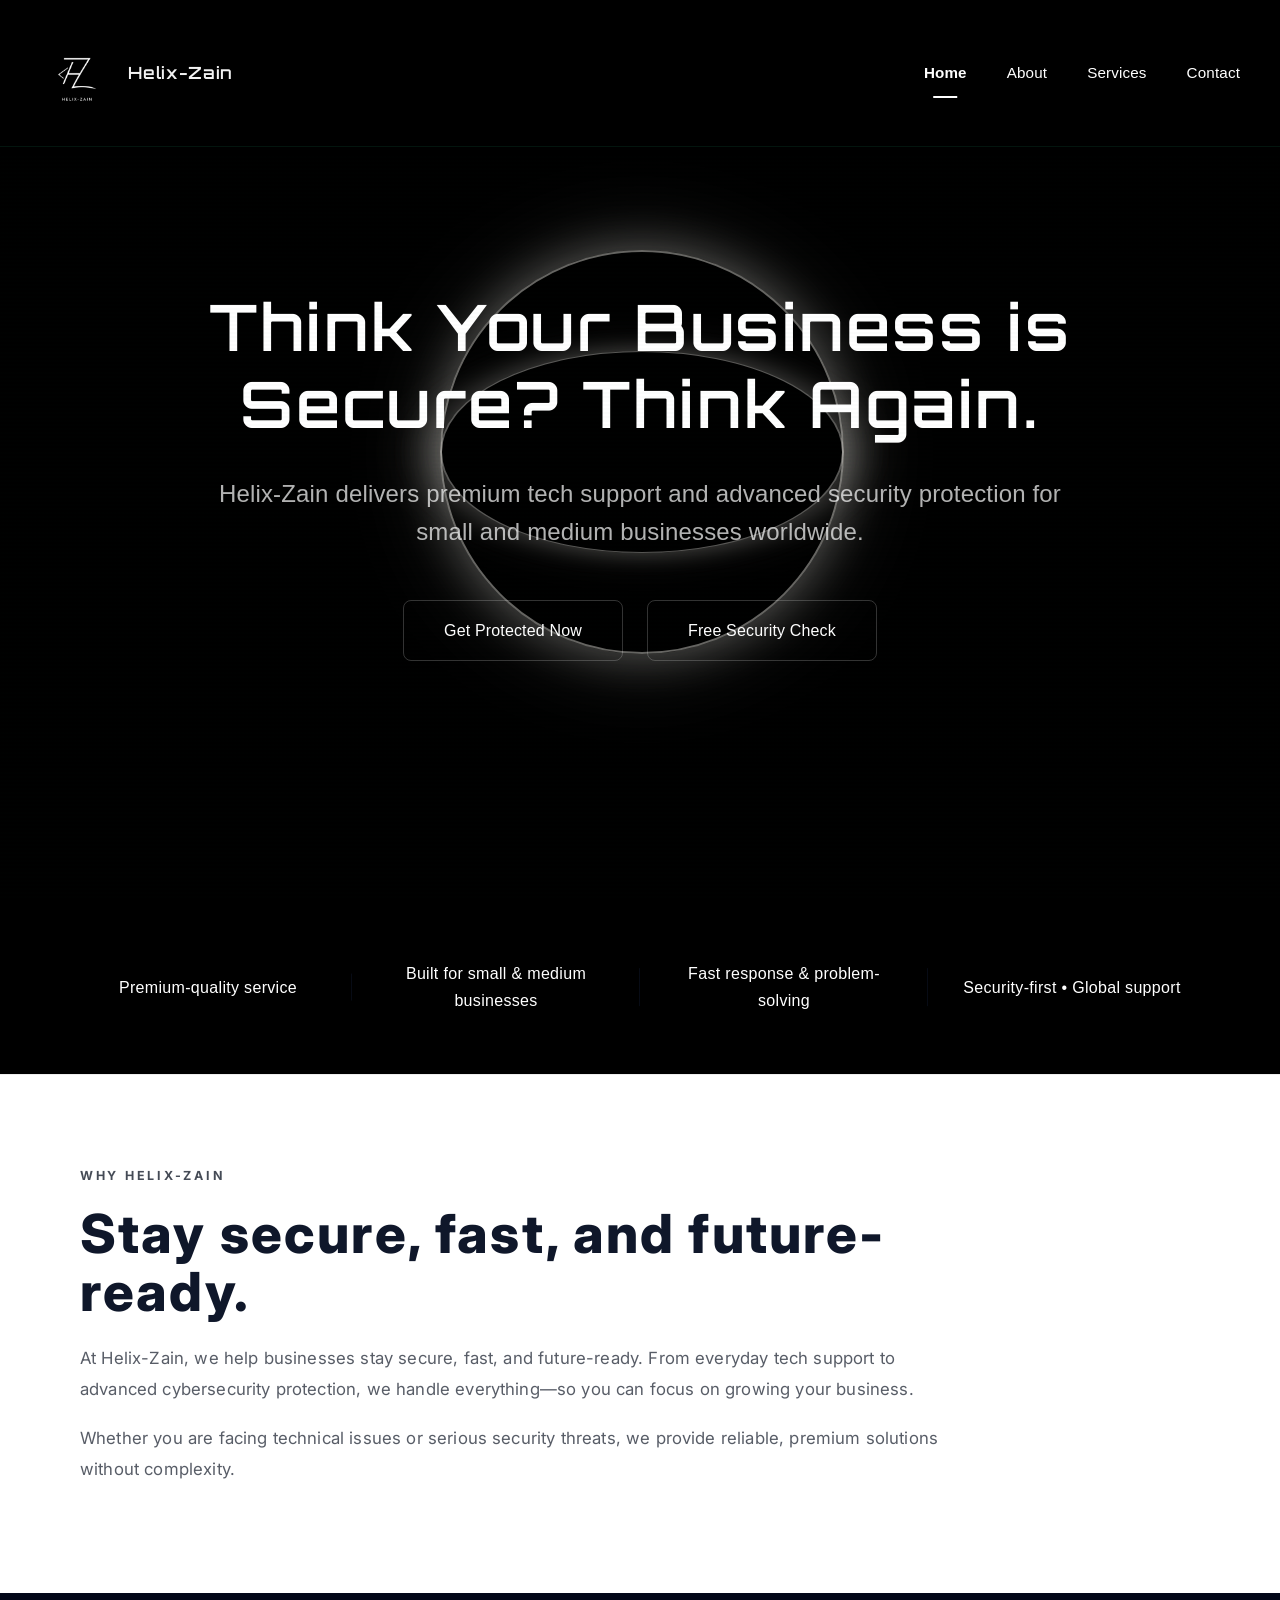
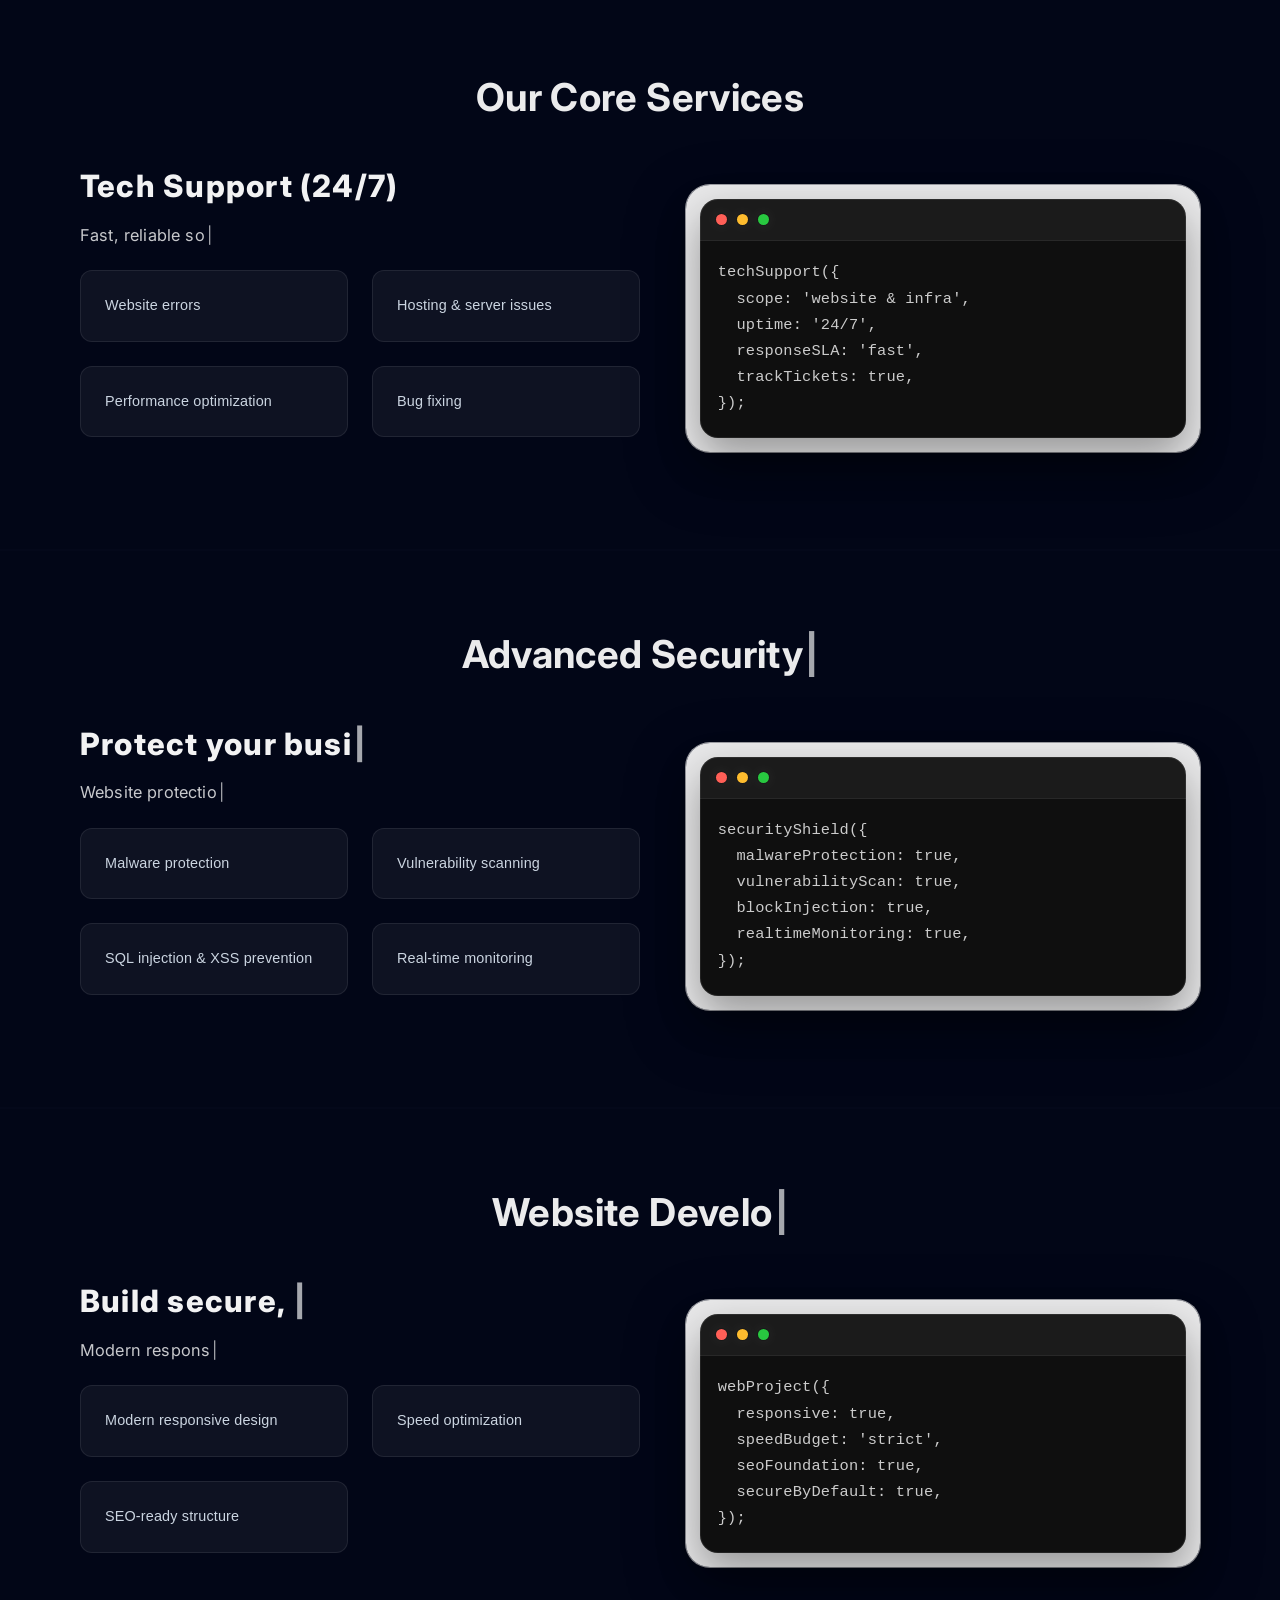
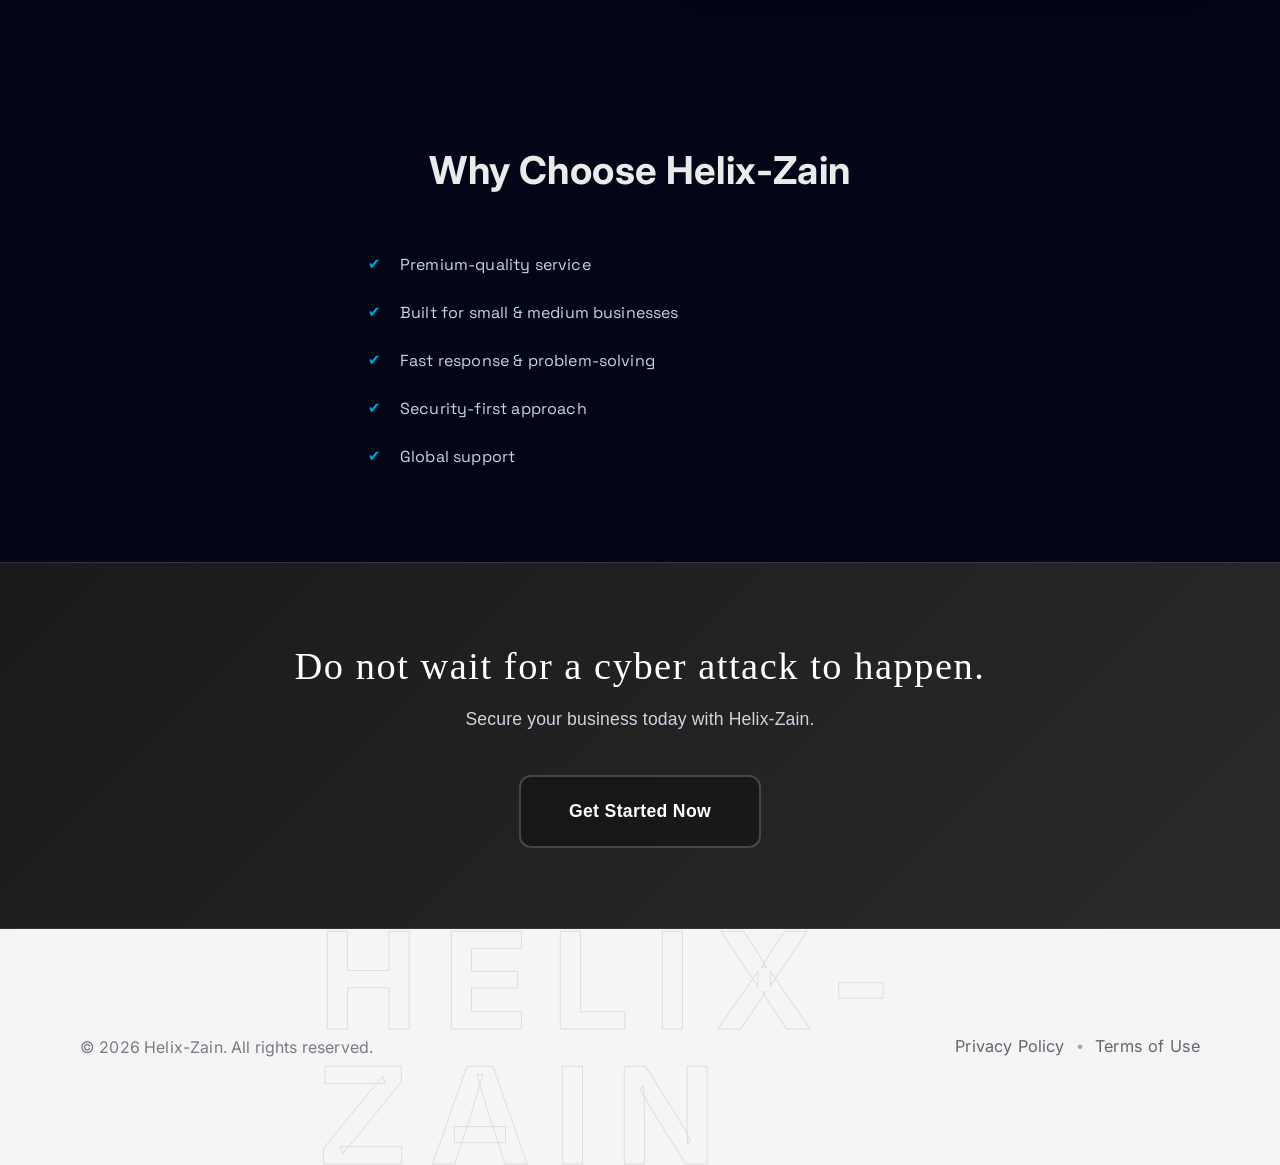
==== commit b13ff04a: "Add Google Analytics and Google Sheets form integration - Add GA4 (G-C5SS1Y01WS) to all 8 HTML pages" ====
--- a/index.html
+++ b/index.html
@@ -3,6 +3,14 @@
 <head>
     <meta charset="UTF-8">
     <meta name="viewport" content="width=device-width, initial-scale=1.0">
+    <!-- Google tag (gtag.js) -->
+    <script async src="https://www.googletagmanager.com/gtag/js?id=G-C5SS1Y01WS"></script>
+    <script>
+        window.dataLayer = window.dataLayer || [];
+        function gtag(){dataLayer.push(arguments);}
+        gtag('js', new Date());
+        gtag('config', 'G-C5SS1Y01WS');
+    </script>
     <title>Helix-Zain | Tech Support &amp; Cybersecurity for Small Businesses</title>
     <meta name="description" content="Helix-Zain provides premium tech support, website security services, and cybersecurity for SMEs worldwide. Global tech support, website protection, and security-first solutions—secure your business today.">
     <link rel="stylesheet" href="css/style.css">
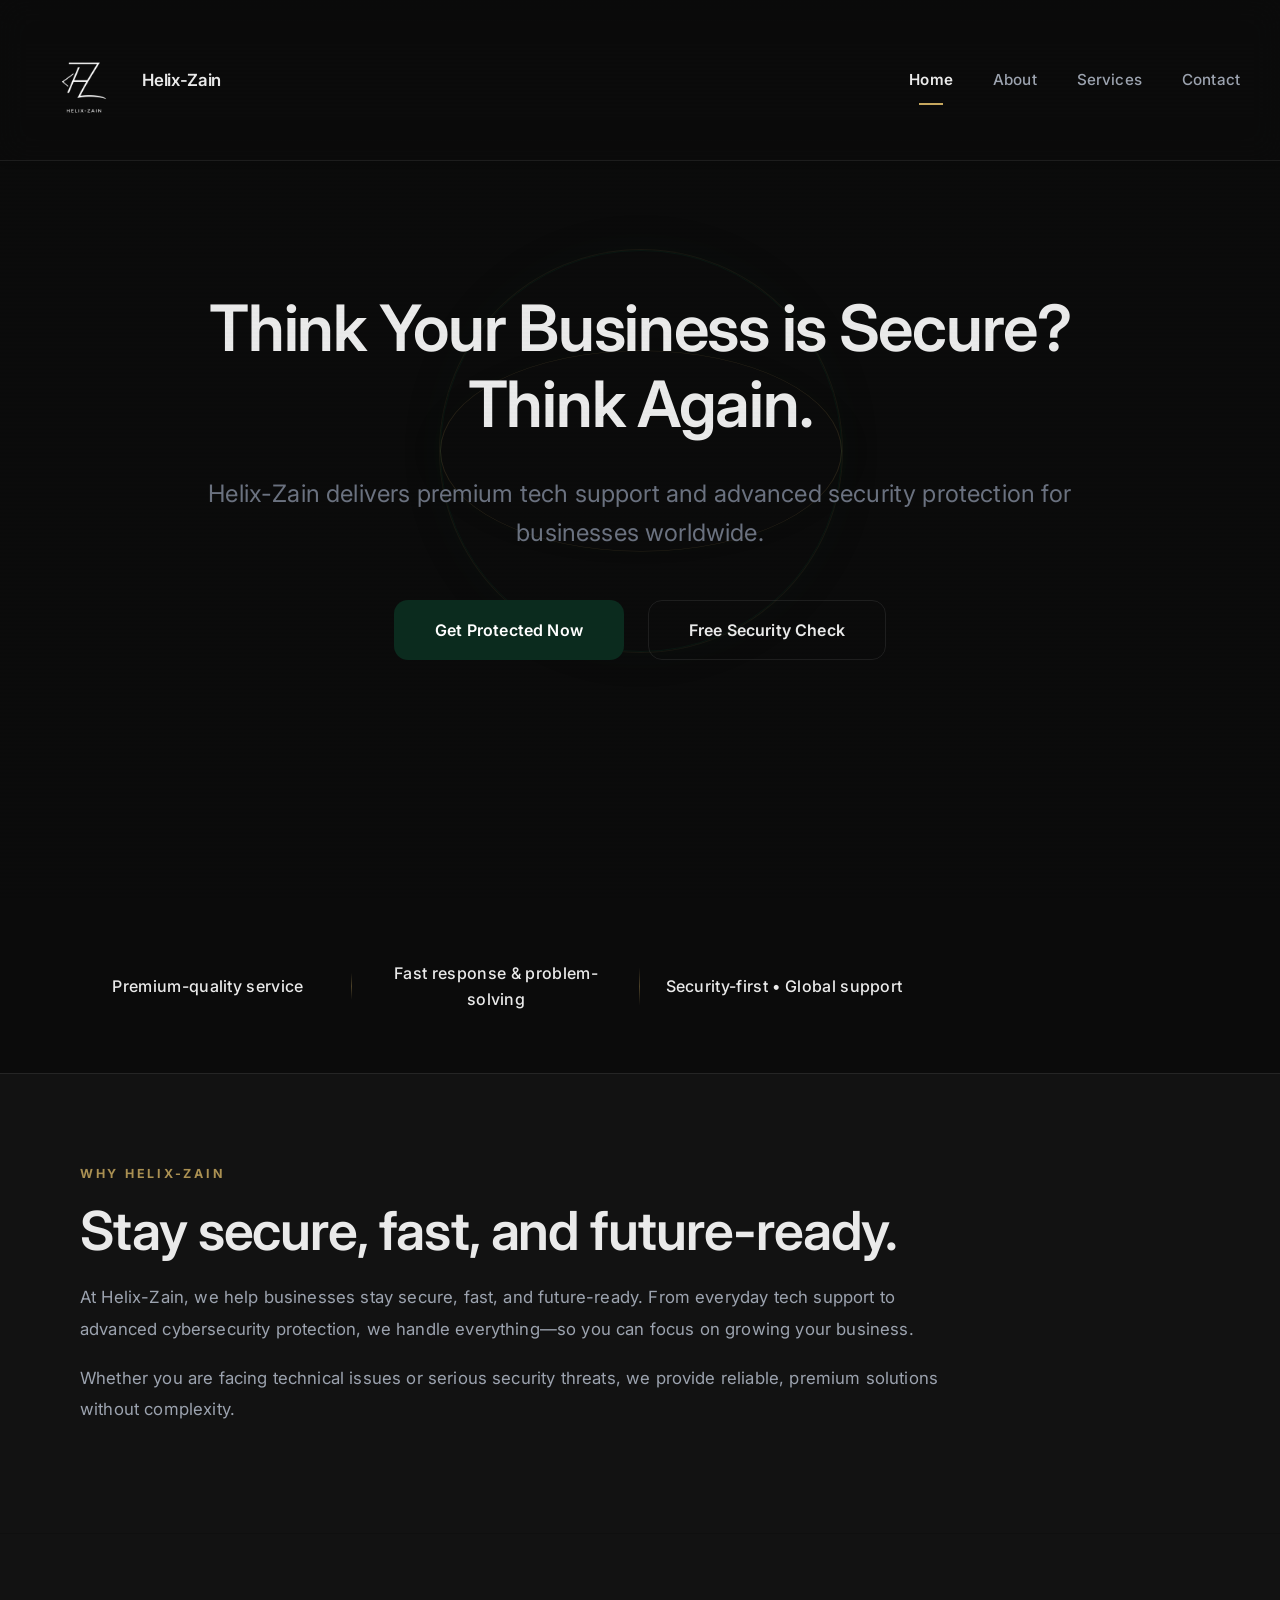
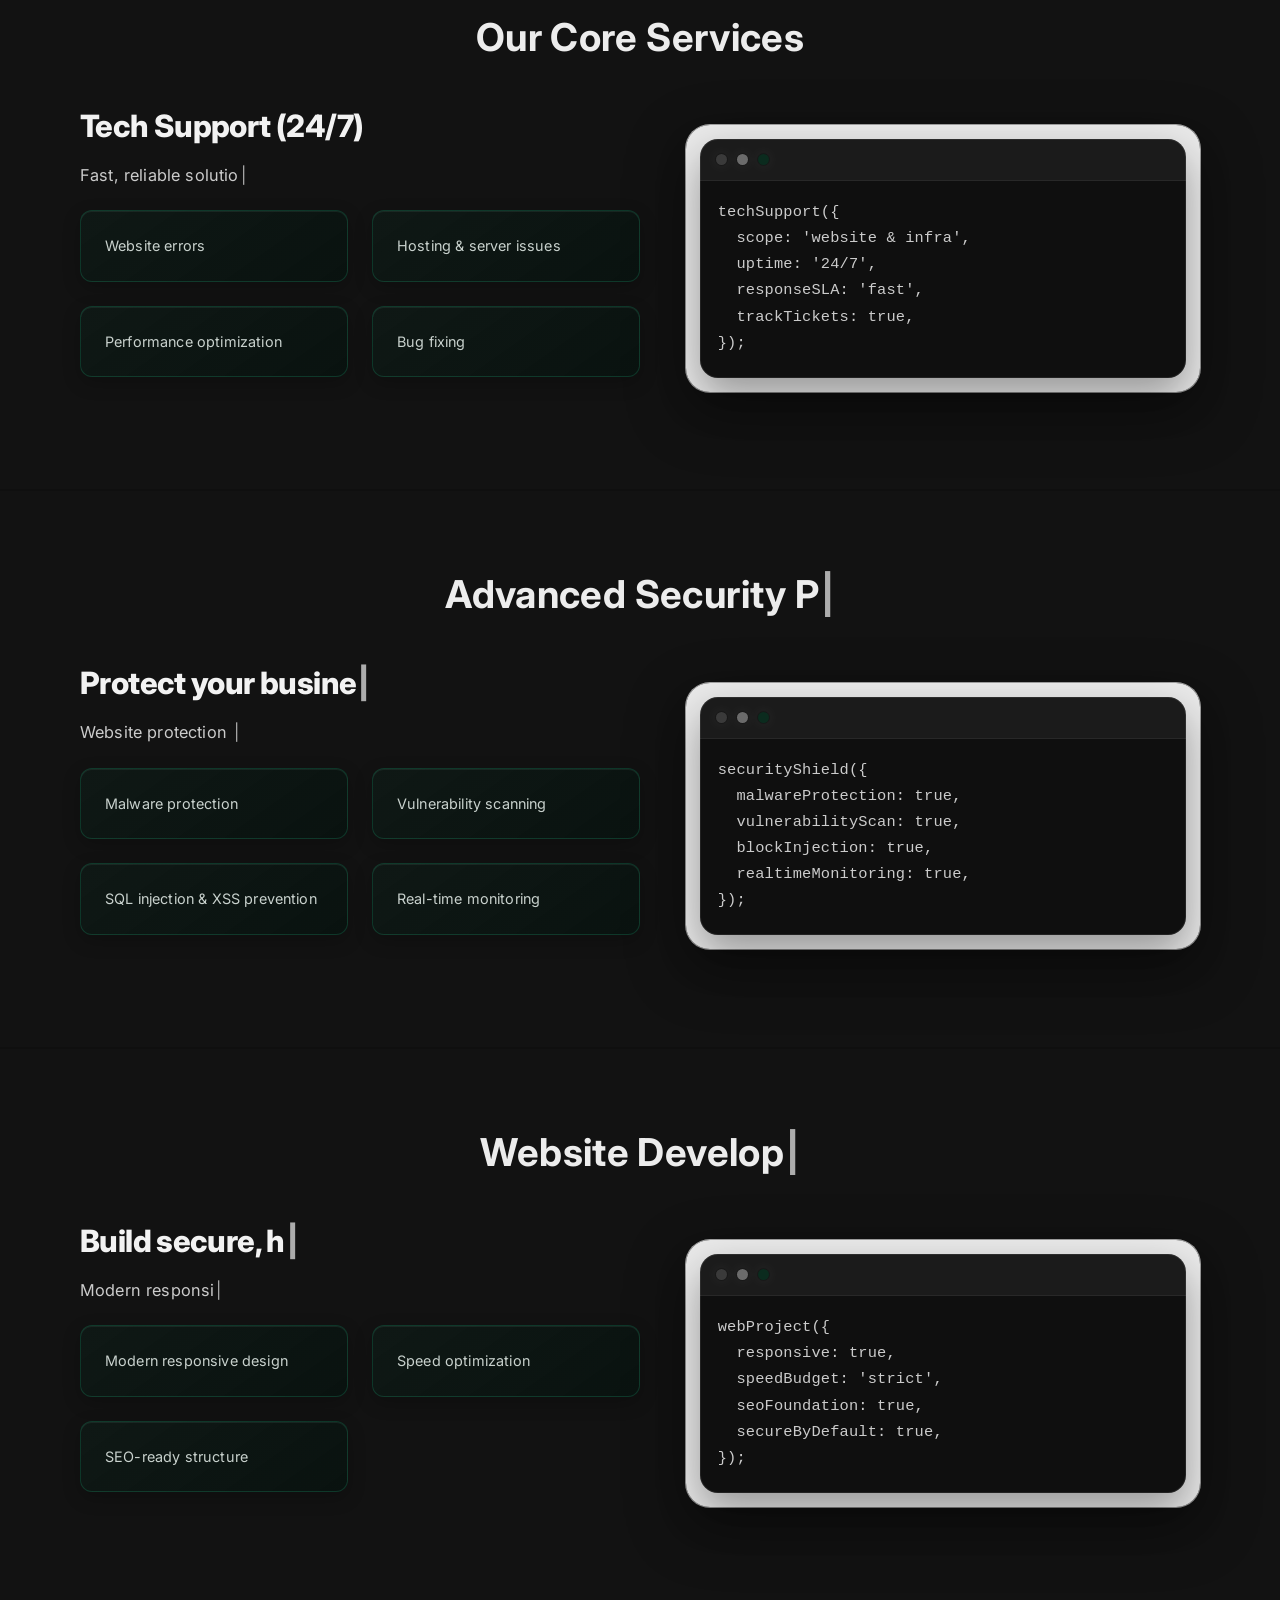
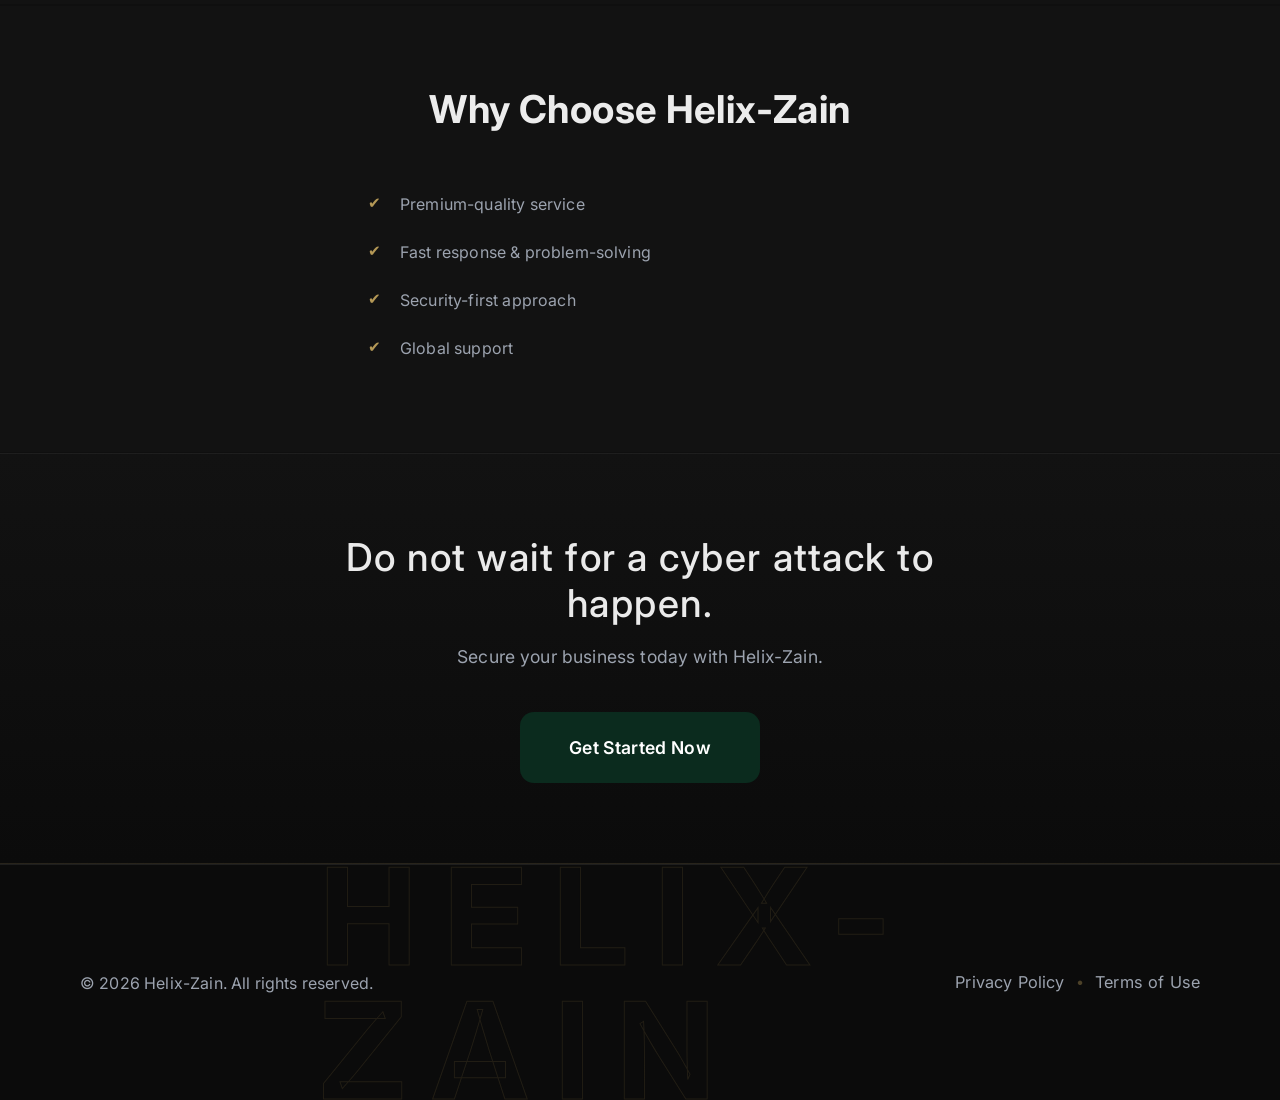
==== commit 0937bb17: "add service request pages and refresh site content Made-with: Cursor" ====
--- a/index.html
+++ b/index.html
@@ -3,27 +3,20 @@
 <head>
     <meta charset="UTF-8">
     <meta name="viewport" content="width=device-width, initial-scale=1.0">
-    <!-- Google tag (gtag.js) -->
-    <script async src="https://www.googletagmanager.com/gtag/js?id=G-C5SS1Y01WS"></script>
-    <script>
-        window.dataLayer = window.dataLayer || [];
-        function gtag(){dataLayer.push(arguments);}
-        gtag('js', new Date());
-        gtag('config', 'G-C5SS1Y01WS');
-    </script>
-    <title>Helix-Zain | Tech Support &amp; Cybersecurity for Small Businesses</title>
+    <title>Helix-Zain</title>
+    <link rel="icon" type="image/png" href="assets/favicon.png">
     <meta name="description" content="Helix-Zain provides premium tech support, website security services, and cybersecurity for SMEs worldwide. Global tech support, website protection, and security-first solutions—secure your business today.">
     <link rel="stylesheet" href="css/style.css">
     <link rel="preconnect" href="https://fonts.googleapis.com">
     <link rel="preconnect" href="https://fonts.gstatic.com" crossorigin>
-    <link href="https://fonts.googleapis.com/css2?family=Orbitron:wght@400;500;600;700;800;900&family=Space+Grotesk:wght@300;400;500;600;700&family=Sora:wght@300;400;500;600;700;800&family=Inter:wght@300;400;500;600;700&family=Outfit:wght@300;400;500;600;700&display=swap" rel="stylesheet">
+    <link href="https://fonts.googleapis.com/css2?family=Inter:wght@400;500;600;700&display=swap" rel="stylesheet">
 </head>
 <body>
     <!-- Premium Navbar -->
     <nav class="navbar">
         <div class="nav-container">
             <a href="index.html" class="nav-logo" aria-label="HELIX-ZAIN — Home">
-                <img src="images/helix-zain-logo-navbar.png" alt="" width="260" height="80" decoding="async" aria-hidden="true">
+                <img src="assets/logo.png" alt="" width="260" height="80" decoding="async" aria-hidden="true">
                 <span class="nav-logo-text">Helix-Zain</span>
             </a>
             <ul class="nav-links">
@@ -49,7 +42,7 @@
         <div class="container">
             <div class="home-hero-content">
                 <h1 class="fade-in-up">Think Your Business is Secure? Think Again.</h1>
-                <p class="home-hero-subtitle fade-in-up">Helix-Zain delivers premium tech support and advanced security protection for small and medium businesses worldwide.</p>
+                <p class="home-hero-subtitle fade-in-up">Helix-Zain delivers premium tech support and advanced security protection for businesses worldwide.</p>
                 <div class="home-hero-buttons fade-in-up">
                     <a href="contact.html" class="cta-primary">Get Protected Now</a>
                     <a href="contact.html" class="cta-secondary">Free Security Check</a>
@@ -62,7 +55,6 @@
     <section class="credibility-strip">
         <div class="credibility-strip-content">
             <div class="credibility-item">Premium-quality service</div>
-            <div class="credibility-item">Built for small &amp; medium businesses</div>
             <div class="credibility-item">Fast response &amp; problem-solving</div>
             <div class="credibility-item">Security-first • Global support</div>
         </div>
@@ -212,7 +204,6 @@
             <h2 class="why-helixzain-title">Why Choose Helix-Zain</h2>
             <ul class="home-why-choose-list">
                 <li>Premium-quality service</li>
-                <li>Built for small &amp; medium businesses</li>
                 <li>Fast response &amp; problem-solving</li>
                 <li>Security-first approach</li>
                 <li>Global support</li>
--- a/css/style.css
+++ b/css/style.css
@@ -1,6 +1,6 @@
 /* ====================================================================
-   HELIX-ZAIN — DARK CYBER THEME DESIGN SYSTEM
-   Premium Futuristic AI/Cybersecurity Interface
+   HELIX-ZAIN — LUXURY DESIGN SYSTEM
+   Black + Emerald + Subtle Gold (minimal, high-end)
    ==================================================================== */
 
 /* ===== RESET & BASE ===== */
@@ -11,38 +11,52 @@
 }
 
 :root {
-    /* Background Colors */
-    --bg-primary: #000000;
-    --bg-secondary: #020617;
-    --bg-glass: rgba(255, 255, 255, 0.03);
-    --bg-glass-hover: rgba(255, 255, 255, 0.05);
-    
-    /* Accent Color - Premium Blackish Green */
-    --accent-navy: #0a3d2a;
-    --accent-navy-alt: #0d4a35;
-    --accent-green: #22c55e;
-    --accent-green-dark: #0a3d2a;
-    
-    /* Text Colors */
-    --text-primary: #ffffff;
-    --text-secondary: #cbd5e1;
-    --text-muted: rgba(255, 255, 255, 0.7);
-    
-    /* Effects */
-    --blur-glass: blur(16px);
+    /* Surfaces */
+    --bg-primary: #0B0B0B;
+    --bg-secondary: #121212;
+    --bg-elevated: #1A1A1A;
+    --bg-glass: rgba(255, 255, 255, 0.04);
+    --bg-glass-hover: rgba(255, 255, 255, 0.06);
+
+    /* Brand */
+    --emerald: #0B2B1E;
+    --emerald-hover: #0F3A28;
+    --emerald-active: #071912;
+    --gold: #C6A75E;
+
+    /* Text */
+    --text-primary: #EAEAEA;
+    --text-secondary: #9CA3AF;
+    --text-muted: #6B7280;
+
+    /* Structure */
+    --border: rgba(255, 255, 255, 0.08);
+    --shadow-card: 0 10px 30px rgba(0, 0, 0, 0.5);
+    --shadow-emerald-glow: 0 0 12px rgba(11, 43, 30, 0.45);
+    --focus-ring: 0 0 0 2px rgba(11, 43, 30, 0.25);
+
+    /* Legacy aliases (existing selectors) */
+    --accent-navy: var(--emerald);
+    --accent-navy-alt: var(--emerald-hover);
+    --accent-green: var(--emerald);
+    --accent-green-dark: var(--emerald-active);
+    --neon-blue: var(--emerald);
+    --neon-purple: var(--emerald-hover);
+
+    --blur-glass: blur(18px);
     --border-subtle: 1px;
-    --transition: all 0.4s cubic-bezier(0.4, 0, 0.2, 1);
+    --transition: all 0.28s ease;
     --transition-fast: all 0.2s ease;
 }
 
 /* ===== TYPOGRAPHY ===== */
-@import url('https://fonts.googleapis.com/css2?family=Cinzel:wght@400;500;600;700&family=Manrope:wght@300;400;500;600;700&display=swap');
+@import url('https://fonts.googleapis.com/css2?family=Inter:wght@400;500;600;700&display=swap');
 
 body {
-    font-family: 'Manrope', sans-serif;
+    font-family: 'Inter', system-ui, -apple-system, 'Segoe UI', sans-serif;
     background: var(--bg-primary);
     color: var(--text-primary);
-    line-height: 1.7;
+    line-height: 1.65;
     overflow-x: hidden;
     min-height: 100vh;
     position: relative;
@@ -50,7 +64,7 @@
     letter-spacing: 0.01em;
 }
 
-/* Background Effects - Subtle grid */
+/* Ambient depth: barely visible radial + soft grid */
 body::before {
     content: '';
     position: fixed;
@@ -58,13 +72,15 @@
     left: 0;
     width: 100%;
     height: 100%;
-    background-image: 
-        linear-gradient(rgba(10, 61, 42, 0.1) 1px, transparent 1px),
-        linear-gradient(90deg, rgba(10, 61, 42, 0.1) 1px, transparent 1px);
-    background-size: 50px 50px;
+    background-image:
+        radial-gradient(ellipse 80% 55% at 50% -10%, rgba(11, 43, 30, 0.07), transparent 55%),
+        radial-gradient(ellipse 60% 40% at 100% 100%, rgba(198, 167, 94, 0.04), transparent 50%),
+        linear-gradient(rgba(255, 255, 255, 0.02) 1px, transparent 1px),
+        linear-gradient(90deg, rgba(255, 255, 255, 0.02) 1px, transparent 1px);
+    background-size: auto, auto, 56px 56px, 56px 56px;
     pointer-events: none;
     z-index: 0;
-    opacity: 0.2;
+    opacity: 1;
 }
 
 body::after {
@@ -72,11 +88,11 @@
 }
 
 h1, h2, h3, h4, h5, h6 {
-    font-family: 'Orbitron', 'Space Grotesk', sans-serif;
-    font-weight: 500;
+    font-family: 'Inter', system-ui, -apple-system, sans-serif;
+    font-weight: 600;
     line-height: 1.2;
-    letter-spacing: 0.04em;
-    color: #ffffff;
+    letter-spacing: -0.02em;
+    color: var(--text-primary);
 }
 
 h1 {
@@ -91,11 +107,11 @@
 
 h3 {
     font-size: clamp(1.5rem, 3vw, 2rem);
-    font-weight: 500;
+    font-weight: 600;
 }
 
 h4 {
-    font-weight: 500;
+    font-weight: 600;
 }
 
 .container {
@@ -111,19 +127,19 @@
     position: fixed;
     top: 0;
     width: 100%;
-    background: rgba(0, 0, 0, 0.55);
-    backdrop-filter: blur(12px) saturate(120%);
-    -webkit-backdrop-filter: blur(12px) saturate(120%);
-    border-bottom: 1px solid rgba(10, 61, 42, 0.35);
-    box-shadow: 0 8px 30px rgba(0, 0, 0, 0.6);
+    background: rgba(11, 11, 11, 0.82);
+    backdrop-filter: blur(16px) saturate(120%);
+    -webkit-backdrop-filter: blur(16px) saturate(120%);
+    border-bottom: 1px solid var(--border);
+    box-shadow: 0 1px 0 rgba(198, 167, 94, 0.12);
     z-index: 1000;
     transition: var(--transition);
     overflow: visible;
 }
 
 .navbar.scrolled {
-    background: rgba(0, 0, 0, 0.65);
-    box-shadow: 0 8px 30px rgba(0, 0, 0, 0.7);
+    background: rgba(11, 11, 11, 0.92);
+    box-shadow: 0 8px 24px rgba(0, 0, 0, 0.45), 0 1px 0 rgba(198, 167, 94, 0.1);
 }
 
 .nav-container {
@@ -135,6 +151,16 @@
     margin: 0 auto;
     overflow: visible;
     min-height: 88px;
+}
+
+/* Plain text logo (e.g. services page) */
+.nav-container .logo {
+    font-family: 'Inter', system-ui, sans-serif;
+    font-weight: 600;
+    font-size: 1rem;
+    letter-spacing: 0.18em;
+    text-transform: uppercase;
+    color: var(--text-primary);
 }
 
 .nav-logo {
@@ -149,11 +175,11 @@
 }
 
 .nav-logo-text {
-    font-family: 'Orbitron', 'Cinzel', sans-serif;
+    font-family: 'Inter', system-ui, sans-serif;
     font-weight: 600;
     font-size: 1.05rem;
-    letter-spacing: 0.04em;
-    color: rgba(255, 255, 255, 0.95);
+    letter-spacing: -0.02em;
+    color: var(--text-primary);
     line-height: 1.2;
     white-space: nowrap;
 }
@@ -170,12 +196,11 @@
 
 .nav-logo img {
     display: block;
-    height: 82px;
+    height: 96px;
     width: auto;
     max-width: min(470px, 76vw);
     object-fit: contain;
     object-position: left center;
-    /* Navy/blue asset → solid white on dark navbar */
     filter: brightness(0) invert(1);
 }
 
@@ -189,9 +214,9 @@
 .nav-links a,
 .nav-links a:link,
 .nav-links a:visited {
-    color: #ffffff;
+    color: var(--text-secondary);
     text-decoration: none;
-    font-family: 'Manrope', sans-serif;
+    font-family: 'Inter', system-ui, sans-serif;
     font-weight: 500;
     font-size: 0.95rem;
     letter-spacing: 0.01em;
@@ -216,7 +241,7 @@
 
 /* Active nav item - white with thin white underline */
 .nav-links a.active {
-    color: #ffffff;
+    color: var(--text-primary);
     font-weight: 600;
     position: relative;
 }
@@ -230,7 +255,7 @@
     left: 50%;
     transform: translateX(-50%) scaleX(1);
     bottom: -4px;
-    background: #ffffff;
+    background: var(--gold);
     animation: underlineIn 0.3s ease;
 }
 
@@ -245,12 +270,12 @@
 
 /* Hover state - text transitions to white (non-active) */
 .nav-links a:hover:not(.active) {
-    color: #ffffff;
+    color: var(--text-primary);
 }
 
 /* Active item hover - maintain active state */
 .nav-links a.active:hover {
-    color: #ffffff;
+    color: var(--text-primary);
 }
 
 .hamburger {
@@ -314,13 +339,13 @@
         0deg,
         transparent,
         transparent 2px,
-        rgba(10, 61, 42, 0.05) 2px,
-        rgba(10, 61, 42, 0.05) 4px
+        rgba(11, 43, 30, 0.03) 2px,
+        rgba(11, 43, 30, 0.03) 4px
     );
     pointer-events: none;
     z-index: 2;
     animation: scanlineMove 8s linear infinite;
-    opacity: 0.3;
+    opacity: 0.35;
 }
 
 @keyframes scanlineMove {
@@ -346,8 +371,8 @@
     width: 100%;
     height: 100%;
     border-radius: 50%;
-    border: 2px solid rgba(255, 253, 245, 0.4);
-    box-shadow: 0 0 50px rgba(255, 253, 245, 0.3), 0 0 100px rgba(255, 253, 245, 0.15);
+    border: 1px solid rgba(11, 43, 30, 0.35);
+    box-shadow: 0 0 40px rgba(11, 43, 30, 0.12), 0 0 0 1px rgba(198, 167, 94, 0.08);
     animation: rotate3d 30s linear infinite;
     opacity: 1;
 }
@@ -358,8 +383,8 @@
     width: 100%;
     height: 100%;
     border-radius: 50%;
-    border: 2px solid rgba(255, 253, 245, 0.35);
-    box-shadow: 0 0 45px rgba(255, 253, 245, 0.25), 0 0 90px rgba(255, 253, 245, 0.12);
+    border: 1px solid rgba(198, 167, 94, 0.15);
+    box-shadow: 0 0 32px rgba(11, 43, 30, 0.08);
     animation: rotate3d 25s linear infinite reverse;
     transform: rotateX(60deg);
     opacity: 1;
@@ -401,7 +426,7 @@
     align-self: flex-end;
     max-width: 100%;
     padding-right: clamp(0px, 4vw, 1.5rem);
-    font-family: 'Space Grotesk', 'Inter', sans-serif;
+    font-family: 'Inter', system-ui, sans-serif;
     font-size: max(0.72rem, 0.34em);
     font-style: italic;
     font-weight: 500;
@@ -434,7 +459,7 @@
     color: var(--text-secondary);
     font-size: 1rem;
     line-height: 1.5;
-    font-family: 'Space Grotesk', 'Inter', sans-serif;
+    font-family: 'Inter', system-ui, sans-serif;
     background: none;
     border: none;
 }
@@ -443,7 +468,7 @@
     content: '✔';
     position: absolute;
     left: 0;
-    color: rgba(0, 194, 255, 0.85);
+    color: rgba(198, 167, 94, 0.9);
     font-size: 0.95rem;
 }
 
@@ -467,15 +492,15 @@
 .cta-primary, .submit-btn, .start-project-submit-btn {
     display: inline-block;
     padding: 1rem 2.5rem;
-    background: transparent;
-    color: var(--text-primary);
+    background: var(--emerald);
+    color: #fff;
     text-decoration: none;
-    font-family: 'Manrope', sans-serif;
-    font-weight: 500;
+    font-family: 'Inter', system-ui, sans-serif;
+    font-weight: 600;
     font-size: 1rem;
     letter-spacing: 0.01em;
-    border-radius: 8px;
-    border: 1px solid rgba(255, 255, 255, 0.2);
+    border-radius: 14px;
+    border: 1px solid transparent;
     box-shadow: none;
     transition: var(--transition);
     position: relative;
@@ -486,18 +511,18 @@
 .service-btn {
     display: inline-block;
     padding: 1rem 2.5rem;
-    background: var(--bg-glass);
+    background: var(--bg-secondary);
     backdrop-filter: var(--blur-glass);
     -webkit-backdrop-filter: var(--blur-glass);
     color: var(--text-primary);
     text-decoration: none;
-    font-family: 'Manrope', sans-serif;
-    font-weight: 500;
+    font-family: 'Inter', system-ui, sans-serif;
+    font-weight: 600;
     font-size: 1rem;
     letter-spacing: 0.01em;
-    border-radius: 8px;
-    border: 1px solid rgba(10, 26, 47, 0.3);
-    box-shadow: none;
+    border-radius: 14px;
+    border: 1px solid var(--border);
+    box-shadow: var(--shadow-card);
     transition: var(--transition);
     position: relative;
     overflow: hidden;
@@ -507,54 +532,38 @@
 }
 
 .cta-primary::before, .submit-btn::before, .start-project-submit-btn::before {
-    content: '';
-    position: absolute;
-    top: 50%;
-    left: 50%;
-    width: 0;
-    height: 0;
-    border-radius: 50%;
-    background: rgba(255, 255, 255, 0.3);
-    transform: translate(-50%, -50%);
-    transition: width 0.6s, height 0.6s;
+    display: none;
 }
 
 .cta-primary:hover::before, .submit-btn:hover::before, .start-project-submit-btn:hover::before {
-    width: 300px;
-    height: 300px;
+    display: none;
 }
 
 .service-btn::before {
-    content: '';
-    position: absolute;
-    top: 0;
-    left: -100%;
-    width: 100%;
-    height: 100%;
-    background: linear-gradient(90deg, transparent, rgba(0, 194, 255, 0.2), transparent);
-    transition: left 0.5s;
+    display: none;
 }
 
 .service-btn:hover::before {
-    left: 100%;
+    display: none;
 }
 
 .cta-primary:hover, .submit-btn:hover, .start-project-submit-btn:hover {
-    transform: translateY(-2px);
-    background: var(--accent-navy);
-    border-color: var(--accent-navy);
-    box-shadow: 0 4px 20px rgba(0, 0, 0, 0.3);
+    transform: scale(1.02);
+    background: var(--emerald-hover);
+    border-color: transparent;
+    box-shadow: var(--shadow-emerald-glow);
+}
+
+.cta-primary:active, .submit-btn:active, .start-project-submit-btn:active {
+    background: var(--emerald-active);
+    transform: scale(0.99);
 }
 
 .service-btn:hover {
-    transform: translateY(-2px);
-    background: var(--bg-glass-hover);
-    border-color: var(--neon-blue);
-    box-shadow: 
-        0 0 30px rgba(0, 194, 255, 0.15),
-        0 0 60px rgba(0, 194, 255, 0.08),
-        0 10px 30px rgba(0, 0, 0, 0.2),
-        inset 0 0 30px rgba(0, 194, 255, 0.04);
+    transform: scale(1.02);
+    background: var(--bg-elevated);
+    border-color: rgba(11, 43, 30, 0.35);
+    box-shadow: var(--shadow-card), 0 0 0 1px rgba(11, 43, 30, 0.15);
 }
 
 .cta-secondary {
@@ -563,12 +572,12 @@
     background: transparent;
     color: var(--text-primary);
     text-decoration: none;
-    font-family: 'Manrope', sans-serif;
-    font-weight: 500;
+    font-family: 'Inter', system-ui, sans-serif;
+    font-weight: 600;
     font-size: 1rem;
     letter-spacing: 0.01em;
-    border-radius: 8px;
-    border: 1px solid rgba(255, 255, 255, 0.2);
+    border-radius: 14px;
+    border: 1px solid var(--border);
     box-shadow: none;
     transition: var(--transition);
     position: relative;
@@ -580,10 +589,10 @@
 }
 
 .cta-secondary:hover {
-    background: transparent;
-    border-color: var(--accent-navy);
+    background: var(--bg-secondary);
+    border-color: rgba(11, 43, 30, 0.35);
     box-shadow: none;
-    transform: translateY(-2px);
+    transform: scale(1.02);
 }
 
 /* ===== GLASS CARDS ===== */
@@ -591,9 +600,10 @@
     background: var(--bg-secondary);
     backdrop-filter: var(--blur-glass);
     -webkit-backdrop-filter: var(--blur-glass);
-    border: 1px solid rgba(10, 26, 47, 0.3);
-    border-radius: 16px;
+    border: 1px solid var(--border);
+    border-radius: 18px;
     padding: 1rem;
+    box-shadow: var(--shadow-card);
     transition: var(--transition);
     position: relative;
     overflow: hidden;
@@ -606,119 +616,36 @@
 .glass-card::after, .value-card::after, .service-category-card::after, .tech-item::after {
     content: '';
     position: absolute;
-    top: -2px;
-    left: -2px;
-    right: -2px;
-    bottom: -2px;
-    border-radius: 16px;
-    padding: 2px;
-background: linear-gradient(45deg, 
-        rgba(10, 35, 20, 0) 0%,
-        rgba(10, 35, 20, 0) 25%,
-        rgba(10, 35, 20, 0.8) 50%,
-        rgba(10, 35, 20, 0) 75%,
-        rgba(10, 35, 20, 0) 100%);
-    -webkit-mask: linear-gradient(#fff 0 0) content-box, linear-gradient(#fff 0 0);
-    -webkit-mask-composite: xor;
-    mask: linear-gradient(#fff 0 0) content-box, linear-gradient(#fff 0 0);
-    mask-composite: exclude;
+    inset: 0;
+    border-radius: inherit;
+    border: 1px solid transparent;
+    background: linear-gradient(135deg, rgba(198, 167, 94, 0.12), transparent 40%, rgba(11, 43, 30, 0.08));
     opacity: 0;
-    transition: opacity 0.8s ease-in-out;
     pointer-events: none;
     z-index: 0;
-    animation: none;
+    transition: opacity 0.35s ease;
 }
 
 .glass-card:hover::after, .value-card:hover::after, .service-category-card:hover::after {
     opacity: 1;
-    animation: greenGlowEdge 2s ease-in-out infinite 0.9s;
 }
 
 .tech-item:hover::after {
     opacity: 0;
-    animation: none;
-}
-
-@keyframes greenGlowEdge {
-    0% {
-    background: linear-gradient(45deg, 
-        rgba(255, 255, 255, 0.4) 0%,
-        rgba(255, 255, 255, 0) 25%,
-        rgba(255, 255, 255, 0) 50%,
-        rgba(255, 255, 255, 0) 75%,
-        rgba(255, 255, 255, 0) 100%);
-}
-    25% {
-        background: linear-gradient(45deg, 
-            rgba(255, 255, 255, 0) 0%,
-            rgba(255, 255, 255, 0.4) 25%,
-            rgba(255, 255, 255, 0) 50%,
-            rgba(255, 255, 255, 0) 75%,
-            rgba(255, 255, 255, 0) 100%);
-    }
-    50% {
-        background: linear-gradient(45deg, 
-            rgba(255, 255, 255, 0) 0%,
-            rgba(255, 255, 255, 0) 25%,
-            rgba(255, 255, 255, 0.4) 50%,
-            rgba(255, 255, 255, 0) 75%,
-            rgba(255, 255, 255, 0) 100%);
-    }
-    75% {
-        background: linear-gradient(45deg, 
-            rgba(255, 255, 255, 0) 0%,
-            rgba(255, 255, 255, 0) 25%,
-            rgba(255, 255, 255, 0) 50%,
-            rgba(255, 255, 255, 0.4) 75%,
-            rgba(255, 255, 255, 0) 100%);
-    }
-    100% {
-        background: linear-gradient(45deg, 
-            rgba(255, 255, 255, 0.4) 0%,
-            rgba(255, 255, 255, 0) 25%,
-            rgba(255, 255, 255, 0) 50%,
-            rgba(255, 255, 255, 0) 75%,
-            rgba(255, 255, 255, 0) 100%);
-    }
 }
 
 .glass-card:hover, .value-card:hover, .service-category-card:hover {
-    transform: translateY(-5px) scale(1.02);
-    border-color: rgba(255, 255, 255, 0.3);
-    box-shadow: 0 10px 40px rgba(0, 0, 0, 0.3),
-                0 0 30px rgba(255, 255, 255, 0.2),
-                0 0 60px rgba(255, 255, 255, 0.15),
-                0 0 90px rgba(255, 255, 255, 0.08),
-                inset 0 0 30px rgba(255, 255, 255, 0.07);
-    transition: transform 0.3s ease,
-                border-color 0.8s ease-in-out,
-                box-shadow 0.8s ease-in-out;
-    animation: greenGlowPulse 2s ease-in-out infinite 0.9s;
+    transform: translateY(-3px) scale(1.02);
+    border-color: rgba(11, 43, 30, 0.25);
+    box-shadow: var(--shadow-card), 0 0 0 1px rgba(198, 167, 94, 0.1);
+    transition: var(--transition);
 }
 
 .tech-item:hover {
-    transform: translateY(-5px) scale(1.02);
-    border-color: transparent;
-    box-shadow: none;
-    transition: transform 0.3s ease;
-    animation: none;
-}
-
-@keyframes greenGlowPulse {
-    0%, 100% {
-        box-shadow: 0 10px 40px rgba(0, 0, 0, 0.3),
-                    0 0 30px rgba(255, 255, 255, 0.2),
-                    0 0 60px rgba(255, 255, 255, 0.15),
-                    0 0 90px rgba(255, 255, 255, 0.08),
-                    inset 0 0 30px rgba(255, 255, 255, 0.07);
-    }
-    50% {
-        box-shadow: 0 10px 40px rgba(0, 0, 0, 0.3),
-                    0 0 40px rgba(255, 255, 255, 0.3),
-                    0 0 80px rgba(255, 255, 255, 0.2),
-                    0 0 120px rgba(255, 255, 255, 0.1),
-                    inset 0 0 40px rgba(255, 255, 255, 0.08);
-    }
+    transform: translateY(-3px) scale(1.02);
+    border-color: var(--border);
+    box-shadow: var(--shadow-card);
+    transition: var(--transition);
 }
 
 .glass-card > *, .value-card > * {
@@ -739,8 +666,8 @@
     width: 100%;
     height: 100%;
     background-image: 
-        repeating-linear-gradient(0deg, transparent, transparent 2px, rgba(10, 61, 42, 0.05) 2px, rgba(10, 61, 42, 0.05) 4px),
-        repeating-linear-gradient(90deg, transparent, transparent 2px, rgba(10, 61, 42, 0.05) 2px, rgba(10, 61, 42, 0.05) 4px);
+        repeating-linear-gradient(0deg, transparent, transparent 2px, rgba(11, 43, 30, 0.04) 2px, rgba(11, 43, 30, 0.04) 4px),
+        repeating-linear-gradient(90deg, transparent, transparent 2px, rgba(11, 43, 30, 0.04) 2px, rgba(11, 43, 30, 0.04) 4px);
     opacity: 0.3;
     pointer-events: none;
     z-index: 0;
@@ -752,7 +679,7 @@
     padding: 2.5rem 0;
     position: relative;
     z-index: 2;
-    background: #000000;
+    background: var(--bg-primary);
     display: block;
     clear: both;
 }
@@ -768,11 +695,11 @@
 }
 
 .credibility-item {
-    font-family: 'Manrope', sans-serif;
+    font-family: 'Inter', system-ui, sans-serif;
     font-weight: 500;
     font-size: 1rem;
     letter-spacing: 0.02em;
-    color: #ffffff;
+    color: var(--text-primary);
     text-align: center;
     padding: 1.25rem 1.5rem;
     position: relative;
@@ -786,7 +713,7 @@
     transform: translateY(-50%);
     width: 1px;
     height: 40%;
-    background: rgba(15, 23, 42, 0.5);
+    background: linear-gradient(180deg, transparent, rgba(198, 167, 94, 0.35), transparent);
 }
 
 /* Tablet: 2 items per row */
@@ -830,7 +757,7 @@
     }
     
     .credibility-item:not(:last-child) {
-        border-bottom: 1px solid rgba(10, 61, 42, 0.3);
+        border-bottom: 1px solid rgba(11, 43, 30, 0.3);
     }
 }
 
@@ -845,7 +772,7 @@
     background: var(--bg-glass);
     backdrop-filter: var(--blur-glass);
     -webkit-backdrop-filter: var(--blur-glass);
-    border: 1.5px solid rgba(0, 194, 255, 0.3);
+    border: 1.5px solid rgba(11, 43, 30, 0.3);
     border-radius: 16px;
     padding: 2rem;
     display: flex;
@@ -862,7 +789,7 @@
 
 .trust-count {
     color: var(--text-primary);
-    font-family: 'Cinzel', serif;
+    font-family: 'Inter', system-ui, sans-serif;
     font-weight: 600;
     font-size: 1.5rem;
     letter-spacing: 0.04em;
@@ -871,12 +798,12 @@
 
 @keyframes pulseNeon {
     0%, 100% {
-        text-shadow: 0 0 20px var(--neon-blue);
+        text-shadow: 0 0 14px rgba(11, 43, 30, 0.25);
         opacity: 1;
     }
     50% {
-        text-shadow: 0 0 30px var(--neon-blue), 0 0 50px var(--neon-blue);
-        opacity: 0.9;
+        text-shadow: 0 0 18px rgba(11, 43, 30, 0.35);
+        opacity: 0.96;
     }
 }
 
@@ -906,7 +833,7 @@
     background: rgba(255, 255, 255, 0.04);
     backdrop-filter: blur(14px) saturate(120%);
     -webkit-backdrop-filter: blur(14px) saturate(120%);
-    border: 1px solid rgba(15, 23, 42, 0.35);
+    border: 1px solid rgba(0, 0, 0, 0.35);
     border-radius: 22px;
     padding: 1.5rem;
     transition: transform 300ms cubic-bezier(0.4, 0, 0.2, 1),
@@ -951,34 +878,25 @@
 
 .home-case-study-card:hover::after {
     opacity: 1;
-    animation: greenGlowEdge 2s ease-in-out infinite 0.9s;
+    animation: none;
 }
 
 .home-case-study-card:hover {
-    transform: translateY(-6px);
-    border-color: rgba(255, 255, 255, 0.25);
-    background: rgba(255, 255, 255, 0.03);
-    box-shadow: 0 30px 80px rgba(0, 0, 0, 0.8),
-                0 0 40px rgba(255, 253, 245, 0.05),
-                0 0 80px rgba(255, 253, 245, 0.02),
-                0 0 40px rgba(255, 255, 255, 0.25),
-                0 0 80px rgba(255, 255, 255, 0.15),
-                0 0 120px rgba(255, 255, 255, 0.1),
-                inset 0 0 40px rgba(255, 255, 255, 0.07);
-    transition: transform 300ms cubic-bezier(0.4, 0, 0.2, 1),
-                box-shadow 0.8s ease-in-out,
-                border-color 0.8s ease-in-out,
-                background 300ms cubic-bezier(0.4, 0, 0.2, 1);
-    animation: greenGlowPulse 2s ease-in-out infinite 0.9s;
+    transform: translateY(-4px) scale(1.02);
+    border-color: rgba(11, 43, 30, 0.25);
+    background: var(--bg-elevated);
+    box-shadow: var(--shadow-card), 0 0 0 1px rgba(198, 167, 94, 0.08);
+    transition: var(--transition);
+    animation: none;
 }
 
 .case-study-header h3 {
-    font-family: 'Cinzel', serif;
-    color: #ffffff;
+    font-family: 'Inter', system-ui, sans-serif;
+    color: var(--text-primary);
     margin-bottom: 1.25rem;
     font-size: 1.5rem;
-    font-weight: 500;
-    letter-spacing: 0.04em;
+    font-weight: 600;
+    letter-spacing: -0.02em;
 }
 
 .case-study-content {
@@ -986,7 +904,7 @@
 }
 
 .case-study-challenge, .case-study-solution {
-    font-family: 'Manrope', sans-serif;
+    font-family: 'Inter', system-ui, sans-serif;
     color: var(--text-muted);
     margin-bottom: 0.75rem;
     font-size: 0.95rem;
@@ -1003,22 +921,22 @@
     backdrop-filter: blur(14px) saturate(120%);
     -webkit-backdrop-filter: blur(14px) saturate(120%);
     border-radius: 16px;
-    border: 1px solid rgba(15, 23, 42, 0.3);
+    border: 1px solid rgba(0, 0, 0, 0.3);
     text-align: center;
 }
 
 .case-study-number {
-    font-family: 'Cinzel', serif;
+    font-family: 'Inter', system-ui, sans-serif;
     font-size: 2.5rem;
     font-weight: 600;
     letter-spacing: 0.04em;
-    color: #ffffff;
+    color: var(--text-primary);
     text-shadow: none;
     margin-bottom: 0.5rem;
 }
 
 .case-study-label {
-    font-family: 'Manrope', sans-serif;
+    font-family: 'Inter', system-ui, sans-serif;
     color: var(--text-muted);
     font-size: 0.9rem;
     text-transform: uppercase;
@@ -1032,9 +950,9 @@
     padding: 5rem 0;
     position: relative;
     z-index: 1;
-    background: linear-gradient(135deg, #1a1a1a 0%, #2a2a2a 100%);
-    border-top: 1px solid rgba(100, 100, 100, 0.3);
-    border-bottom: 1px solid rgba(100, 100, 100, 0.3);
+    background: linear-gradient(180deg, var(--bg-secondary) 0%, var(--bg-primary) 100%);
+    border-top: 1px solid var(--border);
+    border-bottom: 1px solid rgba(198, 167, 94, 0.12);
 }
 
 .consultation-cta-content {
@@ -1044,7 +962,7 @@
 }
 
 .consultation-cta-headline {
-    font-family: 'Cinzel', serif;
+    font-family: 'Inter', system-ui, sans-serif;
     font-size: clamp(1.75rem, 3vw, 2.5rem);
     font-weight: 500;
     color: var(--text-primary);
@@ -1053,7 +971,7 @@
 }
 
 .consultation-cta-subtext {
-    font-family: 'Manrope', sans-serif;
+    font-family: 'Inter', system-ui, sans-serif;
     font-size: 1.1rem;
     color: var(--text-secondary);
     margin-bottom: 2.5rem;
@@ -1069,16 +987,16 @@
 }
 
 .consultation-cta-buttons .cta-primary {
-    background: rgba(0, 0, 0, 0.3);
-    border: 2px solid rgba(255, 255, 255, 0.2);
-    border-radius: 12px;
+    background: var(--emerald);
+    border: 1px solid transparent;
+    border-radius: 14px;
     padding: 1.25rem 3rem;
     font-size: 1.1rem;
     font-weight: 600;
-    color: #ffffff;
+    color: #fff;
     position: relative;
     box-shadow: none;
-    transition: all 0.4s ease;
+    transition: var(--transition);
     text-transform: none;
     letter-spacing: 0.02em;
 }
@@ -1088,13 +1006,10 @@
 }
 
 .consultation-cta-buttons .cta-primary:hover {
-    background: rgba(0, 0, 0, 0.3) !important;
-    border-color: rgba(0, 194, 255, 0.3);
-    box-shadow: 0 0 20px rgba(0, 194, 255, 0.1),
-                0 0 40px rgba(0, 194, 255, 0.08),
-                0 0 60px rgba(0, 194, 255, 0.05),
-                0 0 80px rgba(0, 194, 255, 0.02);
-    transform: translateY(-2px) scale(1.02);
+    background: var(--emerald-hover) !important;
+    border-color: transparent;
+    box-shadow: var(--shadow-emerald-glow);
+    transform: scale(1.02);
 }
 
 @media (max-width: 767px) {
@@ -1122,9 +1037,9 @@
     padding: 4rem 0 5rem;
     position: relative;
     z-index: 1;
-    background: linear-gradient(135deg, rgba(0, 194, 255, 0.05), rgba(122, 92, 255, 0.05));
-    border-top: 1px solid rgba(0, 194, 255, 0.2);
-    border-bottom: 1px solid rgba(0, 194, 255, 0.2);
+    background: linear-gradient(135deg, rgba(11, 43, 30, 0.06), rgba(198, 167, 94, 0.04));
+    border-top: 1px solid rgba(11, 43, 30, 0.2);
+    border-bottom: 1px solid rgba(11, 43, 30, 0.2);
 }
 
 .home-cta-content, .about-cta-content, .services-cta-content, .start-project-cta-content {
@@ -1157,10 +1072,10 @@
     transform: translate(-50%, -50%);
     width: 300px;
     height: 300px;
-    border: 1px solid rgba(10, 61, 42, 0.25);
+    border: 1px solid rgba(11, 43, 30, 0.25);
     border-radius: 50%;
     opacity: 1;
-    box-shadow: 0 0 20px rgba(10, 61, 42, 0.15);
+    box-shadow: 0 0 20px rgba(11, 43, 30, 0.15);
     animation: ringPulse 8s ease-in-out infinite;
     pointer-events: none;
 }
@@ -1173,9 +1088,9 @@
     transform: translate(-50%, -50%);
     width: 200px;
     height: 200px;
-    border: 1px solid rgba(15, 23, 42, 0.2);
+    border: 1px solid rgba(0, 0, 0, 0.2);
     border-radius: 50%;
-    box-shadow: 0 0 15px rgba(15, 23, 42, 0.1);
+    box-shadow: 0 0 15px rgba(0, 0, 0, 0.1);
     animation: ringPulse 8s ease-in-out infinite 0.5s;
 }
 
@@ -1218,7 +1133,7 @@
 }
 
 .about-quote-label {
-    font-family: 'Space Grotesk', 'Inter', sans-serif;
+    font-family: 'Inter', system-ui, sans-serif;
     font-size: 0.72rem;
     font-weight: 600;
     letter-spacing: 0.2em;
@@ -1230,13 +1145,13 @@
 .about-ethical-quote {
     margin: 0;
     padding: 0 0 0 1.35rem;
-    border-left: 3px solid rgba(0, 194, 255, 0.85);
-    box-shadow: inset 3px 0 0 0 rgba(0, 194, 255, 0.15);
+    border-left: 3px solid rgba(11, 43, 30, 0.85);
+    box-shadow: inset 3px 0 0 0 rgba(11, 43, 30, 0.15);
 }
 
 .about-ethical-quote p {
     margin: 0 0 1rem;
-    font-family: 'Sora', 'Outfit', sans-serif;
+    font-family: 'Inter', system-ui, sans-serif;
     font-size: clamp(1.2rem, 2.4vw, 1.65rem);
     font-weight: 500;
     line-height: 1.45;
@@ -1244,7 +1159,7 @@
 }
 
 .about-ethical-quote footer {
-    font-family: 'Inter', 'Space Grotesk', sans-serif;
+    font-family: 'Inter', system-ui, sans-serif;
     font-size: 0.95rem;
     font-style: normal;
     color: var(--text-muted);
@@ -1260,7 +1175,7 @@
 }
 
 .about-hero-lead-title {
-    font-family: 'Orbitron', 'Space Grotesk', sans-serif;
+    font-family: 'Inter', system-ui, sans-serif;
     font-size: clamp(1.75rem, 4vw, 2.25rem);
     font-weight: 600;
     color: var(--text-primary);
@@ -1276,7 +1191,7 @@
 .about-different-list {
     margin: 0 0 1.4rem;
     padding-left: 1.25rem;
-    font-family: 'Manrope', sans-serif;
+    font-family: 'Inter', system-ui, sans-serif;
     font-size: 1.05rem;
     color: rgba(255, 255, 255, 0.65);
     line-height: 1.85;
@@ -1301,12 +1216,12 @@
     margin-right: 0;
     border-radius: 16px;
     overflow: hidden;
-    background: rgba(15, 23, 42, 0.6);
-    border: 1px solid rgba(0, 194, 255, 0.22);
+    background: rgba(0, 0, 0, 0.6);
+    border: 1px solid rgba(11, 43, 30, 0.22);
     box-shadow:
         0 24px 64px rgba(0, 0, 0, 0.55),
         0 0 0 1px rgba(255, 255, 255, 0.04),
-        0 0 48px rgba(0, 194, 255, 0.08);
+        0 0 48px rgba(11, 43, 30, 0.08);
 }
 
 .about-hero-figure img {
@@ -1341,7 +1256,7 @@
 }
 
 .about-section.alt-bg {
-    background: rgba(0, 194, 255, 0.02);
+    background: rgba(11, 43, 30, 0.02);
 }
 
 .founder-section {
@@ -1363,11 +1278,11 @@
 }
 
 .founder-name {
-    font-family: 'Cinzel', serif;
+    font-family: 'Inter', system-ui, sans-serif;
     font-size: 3rem;
     font-weight: 600;
     letter-spacing: 0.04em;
-    color: #ffffff;
+    color: var(--text-primary);
     text-shadow: none;
     margin-bottom: 0.5rem;
 }
@@ -1403,8 +1318,8 @@
     justify-content: center;
     align-items: center;
     box-shadow: 
-        0 0 30px rgba(0, 194, 255, 0.4),
-        inset 0 0 30px rgba(0, 194, 255, 0.1);
+        0 0 30px rgba(11, 43, 30, 0.4),
+        inset 0 0 30px rgba(11, 43, 30, 0.1);
     position: relative;
     overflow: hidden;
 }
@@ -1416,7 +1331,7 @@
     left: 0;
     width: 100%;
     height: 100%;
-    background: linear-gradient(45deg, transparent 30%, rgba(0, 194, 255, 0.1) 50%, transparent 70%);
+    background: linear-gradient(45deg, transparent 30%, rgba(11, 43, 30, 0.1) 50%, transparent 70%);
     animation: shimmer 3s infinite;
 }
 
@@ -1426,11 +1341,11 @@
 }
 
 .founder-initial {
-    font-family: 'Cinzel', serif;
+    font-family: 'Inter', system-ui, sans-serif;
     font-size: 4rem;
     font-weight: 600;
     letter-spacing: 0.04em;
-    color: #ffffff;
+    color: var(--text-primary);
     text-shadow: none;
     z-index: 1;
 }
@@ -1477,8 +1392,8 @@
     width: 100%;
     height: auto;
     border-radius: 12px;
-    border: 2px solid rgba(0, 194, 255, 0.3);
-    box-shadow: 0 0 30px rgba(0, 194, 255, 0.2);
+    border: 2px solid rgba(11, 43, 30, 0.3);
+    box-shadow: 0 0 30px rgba(11, 43, 30, 0.2);
     filter: brightness(0.9) contrast(1.1);
 }
 
@@ -1492,7 +1407,7 @@
     background: linear-gradient(
         to bottom,
         transparent 0%,
-        rgba(0, 194, 255, 0.1) 50%,
+        rgba(11, 43, 30, 0.1) 50%,
         transparent 100%
     );
     animation: verticalScan 4s linear infinite;
@@ -1506,7 +1421,7 @@
 
 /* Why Helix-Zain cards (About page) */
 .why-helix-kicker {
-    font-family: 'Space Grotesk', 'Inter', sans-serif;
+    font-family: 'Inter', system-ui, sans-serif;
     font-size: 0.8rem;
     font-weight: 600;
     letter-spacing: 0.18em;
@@ -1527,13 +1442,15 @@
 }
 
 .why-helix-card {
-    background: rgba(5, 10, 25, 0.7);
+    background: linear-gradient(155deg, rgba(255, 255, 255, 0.06), rgba(255, 255, 255, 0.015));
     border-radius: 14px;
     padding: 1.75rem 1.6rem;
-    border: 1px solid rgba(248, 250, 252, 0.06);
+    border: 1px solid rgba(248, 250, 252, 0.1);
+    backdrop-filter: blur(16px) saturate(115%);
+    -webkit-backdrop-filter: blur(16px) saturate(115%);
     box-shadow:
-        0 12px 30px rgba(15, 23, 42, 0.8),
-        0 0 0 1px rgba(15, 23, 42, 0.8);
+        0 12px 28px rgba(0, 0, 0, 0.35),
+        inset 0 1px 0 rgba(255, 255, 255, 0.1);
 }
 
 .why-helix-card h3 {
@@ -1551,8 +1468,8 @@
 .stats-section-navy {
     padding: 4rem 0;
     background: var(--bg-secondary);
-    border-top: 1px solid rgba(10, 26, 47, 0.3);
-    border-bottom: 1px solid rgba(10, 26, 47, 0.3);
+    border-top: 1px solid rgba(18, 18, 18, 0.3);
+    border-bottom: 1px solid rgba(18, 18, 18, 0.3);
     position: relative;
     overflow: hidden;
 }
@@ -1568,8 +1485,8 @@
         45deg,
         transparent,
         transparent 10px,
-        rgba(10, 26, 47, 0.05) 10px,
-        rgba(10, 26, 47, 0.05) 20px
+        rgba(18, 18, 18, 0.05) 10px,
+        rgba(18, 18, 18, 0.05) 20px
     );
     pointer-events: none;
     opacity: 0.3;
@@ -1584,66 +1501,90 @@
 }
 
 .stat-box {
+    position: relative;
+    overflow: hidden;
     text-align: center;
     padding: 2rem;
-    background: var(--bg-glass);
-    backdrop-filter: var(--blur-glass);
-    border: 1px solid rgba(0, 194, 255, 0.3);
-    border-radius: 12px;
-    transition: var(--transition);
+    background:
+        radial-gradient(140% 120% at 12% 0%, rgba(176, 255, 220, 0.22), rgba(176, 255, 220, 0) 46%),
+        linear-gradient(145deg, rgba(255, 255, 255, 0.16), rgba(255, 255, 255, 0.05) 52%, rgba(13, 27, 22, 0.22));
+    backdrop-filter: blur(34px) saturate(145%);
+    -webkit-backdrop-filter: blur(34px) saturate(145%);
+    border: 1px solid rgba(248, 250, 252, 0.24);
+    border-radius: 20px;
+    transition: transform 0.35s ease, border-color 0.35s ease, box-shadow 0.45s ease;
+    box-shadow:
+        0 18px 42px rgba(0, 0, 0, 0.45),
+        0 0 0 1px rgba(255, 255, 255, 0.05),
+        inset 0 1px 0 rgba(255, 255, 255, 0.3),
+        inset 0 -16px 36px rgba(255, 255, 255, 0.05);
+}
+
+.stat-box::before {
+    content: '';
+    position: absolute;
+    top: -45%;
+    left: -35%;
+    width: 145%;
+    height: 190%;
+    background:
+        radial-gradient(42% 28% at 30% 28%, rgba(255, 255, 255, 0.42), rgba(255, 255, 255, 0) 72%),
+        radial-gradient(30% 24% at 68% 46%, rgba(141, 255, 210, 0.24), rgba(141, 255, 210, 0) 75%);
+    mix-blend-mode: screen;
+    opacity: 0.8;
+    pointer-events: none;
+    z-index: 1;
+    animation: statLiquidFlow 11s ease-in-out infinite alternate;
 }
 
 .stat-box::after {
     content: '';
     position: absolute;
-    top: -2px;
-    left: -2px;
-    right: -2px;
-    bottom: -2px;
-    border-radius: 12px;
-    padding: 2px;
-    background: linear-gradient(45deg, 
+    top: -55%;
+    left: -78%;
+    width: 72%;
+    height: 210%;
+    border-radius: 999px;
+    background: linear-gradient(110deg,
         rgba(255, 255, 255, 0) 0%,
-        rgba(255, 255, 255, 0) 25%,
-        rgba(255, 255, 255, 0.9) 50%,
-        rgba(255, 255, 255, 0) 75%,
+        rgba(255, 255, 255, 0.18) 38%,
+        rgba(255, 255, 255, 0.56) 50%,
+        rgba(255, 255, 255, 0.15) 62%,
         rgba(255, 255, 255, 0) 100%);
-    -webkit-mask: linear-gradient(#fff 0 0) content-box, linear-gradient(#fff 0 0);
-    -webkit-mask-composite: xor;
-    mask: linear-gradient(#fff 0 0) content-box, linear-gradient(#fff 0 0);
-    mask-composite: exclude;
+    filter: blur(1.5px);
     opacity: 0;
-    transition: opacity 0.8s ease-in-out;
+    transition: none;
     pointer-events: none;
-    z-index: 0;
+    z-index: 1;
     animation: none;
 }
 
 .stat-box:hover::after {
-    opacity: 1;
-    animation: greenGlowEdge 2s ease-in-out infinite 0.9s;
+    opacity: 0;
+    animation: none;
 }
 
 .stat-box:hover {
-    transform: translateY(-5px);
-    border-color: rgba(255, 255, 255, 0.25);
-    box-shadow: 0 0 30px rgba(0, 194, 255, 0.15),
-                0 0 35px rgba(255, 255, 255, 0.2),
-                0 0 70px rgba(255, 255, 255, 0.15),
-                0 0 100px rgba(255, 255, 255, 0.08),
-                inset 0 0 30px rgba(255, 255, 255, 0.07);
-    transition: transform 0.3s ease,
-                border-color 0.8s ease-in-out,
-                box-shadow 0.8s ease-in-out;
-    animation: greenGlowPulse 2s ease-in-out infinite 0.9s;
+    transform: translateY(-7px);
+    border-color: rgba(248, 250, 252, 0.32);
+    box-shadow:
+        0 24px 56px rgba(0, 0, 0, 0.5),
+        0 0 36px rgba(118, 255, 197, 0.16),
+        inset 0 1px 0 rgba(255, 255, 255, 0.34),
+        inset 0 -14px 30px rgba(255, 255, 255, 0.1);
+}
+
+.stat-box > * {
+    position: relative;
+    z-index: 2;
 }
 
 .stat-number-large {
-    font-family: 'Cinzel', serif;
+    font-family: 'Inter', system-ui, sans-serif;
     font-size: 3rem;
     font-weight: 600;
     letter-spacing: 0.04em;
-    color: #ffffff;
+    color: var(--text-primary);
     text-shadow: none;
     margin-bottom: 0.5rem;
 }
@@ -1652,7 +1593,31 @@
     color: var(--text-secondary);
     font-size: 0.95rem;
     text-transform: uppercase;
-    letter-spacing: 0.1em;
+    letter-spacing: 0.14em;
+}
+
+@keyframes statLiquidShine {
+    0% {
+        transform: translateX(-10%) rotate(9deg);
+    }
+    50% {
+        transform: translateX(180%) rotate(9deg);
+    }
+    100% {
+        transform: translateX(310%) rotate(9deg);
+    }
+}
+
+@keyframes statLiquidFlow {
+    0% {
+        transform: translate3d(-2%, -2%, 0) scale(1) rotate(-1deg);
+    }
+    50% {
+        transform: translate3d(3%, 2%, 0) scale(1.03) rotate(1deg);
+    }
+    100% {
+        transform: translate3d(-1%, 3%, 0) scale(1.01) rotate(-0.6deg);
+    }
 }
 
 /* ===== SERVICES PAGE ===== */
@@ -1660,6 +1625,10 @@
     padding: 6rem 0;
     position: relative;
     z-index: 1;
+}
+
+#service-categories {
+    scroll-margin-top: 5.5rem;
 }
 
 .section-divider {
@@ -1720,6 +1689,15 @@
     backdrop-filter: blur(10px);
     border: 1px solid rgba(255, 255, 255, 0.08);
     transition: all 0.3s ease;
+}
+
+.service-category-card::after {
+    background: linear-gradient(135deg, rgba(255, 255, 255, 0.08), transparent 45%, rgba(255, 255, 255, 0.03));
+}
+
+.service-category-card:hover {
+    border-color: rgba(255, 255, 255, 0.16);
+    box-shadow: 0 14px 30px rgba(0, 0, 0, 0.35);
 }
 
 .service-category-card .service-btn {
@@ -1759,14 +1737,27 @@
 }
 
 .service-features-list li {
-    background: rgba(255, 255, 255, 0.05);
-    border: 1px solid rgba(255, 255, 255, 0.08);
+    background: linear-gradient(145deg, rgba(9, 42, 31, 0.28), rgba(6, 19, 15, 0.7));
+    border: 1px solid rgba(34, 197, 142, 0.2);
     border-radius: 12px;
     padding: 1.5rem;
-    color: var(--text-secondary);
+    color: rgba(221, 229, 225, 0.9);
     position: relative;
     font-size: 0.9rem;
     line-height: 1.5;
+    box-shadow:
+        inset 0 1px 0 rgba(167, 243, 208, 0.08),
+        0 6px 18px rgba(0, 0, 0, 0.22);
+    transition: border-color 0.25s ease, box-shadow 0.25s ease, transform 0.25s ease;
+}
+
+.service-features-list li:hover {
+    border-color: rgba(52, 211, 153, 0.35);
+    box-shadow:
+        inset 0 1px 0 rgba(167, 243, 208, 0.14),
+        0 10px 22px rgba(0, 0, 0, 0.28),
+        0 0 14px rgba(16, 185, 129, 0.12);
+    transform: translateY(-1px);
 }
 
 .service-features-list li::before {
@@ -1776,8 +1767,8 @@
 .coming-soon-badge {
     display: inline-block;
     padding: 0.5rem 1rem;
-    background: rgba(10, 26, 47, 0.3);
-    border: 1px solid rgba(10, 26, 47, 0.5);
+    background: rgba(18, 18, 18, 0.3);
+    border: 1px solid rgba(18, 18, 18, 0.5);
     border-radius: 6px;
     color: var(--text-secondary);
     font-size: 0.85rem;
@@ -1806,7 +1797,7 @@
     padding: 2rem;
     background: var(--bg-glass);
     backdrop-filter: var(--blur-glass);
-    border: 1px solid rgba(0, 194, 255, 0.3);
+    border: 1px solid rgba(11, 43, 30, 0.3);
     border-radius: 12px;
     position: relative;
     transition: var(--transition);
@@ -1854,11 +1845,11 @@
 }
 
 .process-number {
-    font-family: 'Cinzel', serif;
+    font-family: 'Inter', system-ui, sans-serif;
     font-size: 2rem;
     font-weight: 600;
     letter-spacing: 0.04em;
-    color: #ffffff;
+    color: var(--text-primary);
     text-shadow: none;
     margin-bottom: 1rem;
 }
@@ -1947,7 +1938,7 @@
 .faq-item, .start-project-faq-item {
     background: var(--bg-glass);
     backdrop-filter: var(--blur-glass);
-    border: 1px solid rgba(0, 194, 255, 0.3);
+    border: 1px solid rgba(11, 43, 30, 0.3);
     border-radius: 12px;
     margin-bottom: 1rem;
     overflow: hidden;
@@ -1956,7 +1947,7 @@
 
 .faq-item:hover, .start-project-faq-item:hover {
     border-color: var(--neon-blue);
-    box-shadow: 0 0 20px rgba(0, 194, 255, 0.3);
+    box-shadow: 0 0 20px rgba(11, 43, 30, 0.3);
 }
 
 .faq-question, .start-project-faq-question {
@@ -1969,7 +1960,7 @@
 }
 
 .faq-question:hover, .start-project-faq-question:hover {
-    background: rgba(0, 194, 255, 0.05);
+    background: rgba(11, 43, 30, 0.05);
 }
 
 .faq-question h3, .start-project-faq-question h3 {
@@ -1995,7 +1986,7 @@
 
 .faq-item.active .faq-toggle, .start-project-faq-item.active .start-project-faq-toggle {
     transform: rotate(45deg);
-    background: rgba(0, 194, 255, 0.2);
+    background: rgba(11, 43, 30, 0.2);
 }
 
 .faq-answer, .start-project-faq-answer {
@@ -2053,7 +2044,7 @@
 
 .contact-item {
     padding: 1.5rem 0;
-    border-bottom: 1px solid rgba(0, 194, 255, 0.2);
+    border-bottom: 1px solid rgba(11, 43, 30, 0.2);
     position: relative;
 }
 
@@ -2064,7 +2055,7 @@
     bottom: 0;
     width: 0;
     height: 1px;
-    background: linear-gradient(90deg, var(--neon-blue), var(--neon-purple));
+    background: linear-gradient(90deg, rgba(198, 167, 94, 0.5), rgba(11, 43, 30, 0.45));
     transition: var(--transition);
 }
 
@@ -2073,7 +2064,7 @@
 }
 
 .contact-item h3 {
-    color: var(--neon-blue);
+    color: rgba(198, 167, 94, 0.92);
     font-size: 0.9rem;
     text-transform: uppercase;
     letter-spacing: 0.1em;
@@ -2086,12 +2077,13 @@
 }
 
 .contact-form-wrapper {
-    background: var(--bg-glass);
+    background: var(--bg-secondary);
     backdrop-filter: var(--blur-glass);
-    border: 1.5px solid rgba(0, 194, 255, 0.3);
-    border-radius: 16px;
+    -webkit-backdrop-filter: var(--blur-glass);
+    border: 1px solid var(--border);
+    border-radius: 18px;
     padding: 2.5rem;
-    box-shadow: 0 0 40px rgba(0, 194, 255, 0.1);
+    box-shadow: var(--shadow-card);
 }
 
 .contact-form {
@@ -2115,27 +2107,24 @@
 .form-group input,
 .form-group textarea,
 .form-group select {
-    background: rgba(10, 26, 47, 0.4);
-    border: 1.5px solid rgba(0, 194, 255, 0.5);
-    border-radius: 8px;
+    background: var(--bg-secondary);
+    border: 1px solid var(--border);
+    border-radius: 12px;
     padding: 1rem;
     color: var(--text-primary);
     font-family: inherit;
     font-size: 1rem;
     transition: var(--transition);
-    box-shadow: 0 0 10px rgba(0, 194, 255, 0.1);
+    box-shadow: none;
 }
 
 .form-group input:focus,
 .form-group textarea:focus,
 .form-group select:focus {
     outline: none;
-    border-color: rgba(0, 194, 255, 0.8);
-    box-shadow: 
-        0 0 20px rgba(0, 194, 255, 0.4),
-        0 0 40px rgba(0, 194, 255, 0.2),
-        inset 0 0 20px rgba(0, 194, 255, 0.1);
-    background: rgba(10, 26, 47, 0.6);
+    border-color: var(--emerald);
+    box-shadow: var(--focus-ring);
+    background: var(--bg-elevated);
 }
 
 .form-group input::placeholder,
@@ -2165,80 +2154,53 @@
 }
 
 .project-type-card {
-    background: var(--bg-glass);
+    background: var(--bg-secondary);
     backdrop-filter: var(--blur-glass);
-    border: 1.5px solid rgba(0, 194, 255, 0.3);
-    border-radius: 12px;
+    -webkit-backdrop-filter: var(--blur-glass);
+    border: 1px solid var(--border);
+    border-radius: 16px;
     padding: 2rem;
     text-align: center;
     cursor: pointer;
     transition: var(--transition);
     position: relative;
     overflow: hidden;
+    box-shadow: var(--shadow-card);
 }
 
 .project-type-card::before {
-    content: '';
-    position: absolute;
-    top: 0;
-    left: -100%;
-    width: 100%;
-    height: 100%;
-    background: linear-gradient(90deg, transparent, rgba(0, 194, 255, 0.2), transparent);
-    transition: left 0.5s;
+    display: none;
 }
 
 .project-type-card:hover::before {
-    left: 100%;
+    display: none;
 }
 
 .project-type-card::after {
     content: '';
     position: absolute;
-    top: -2px;
-    left: -2px;
-    right: -2px;
-    bottom: -2px;
-    border-radius: 12px;
-    padding: 2px;
-    background: linear-gradient(45deg, 
-        rgba(255, 255, 255, 0) 0%,
-        rgba(255, 255, 255, 0) 25%,
-        rgba(255, 255, 255, 0.9) 50%,
-        rgba(255, 255, 255, 0) 75%,
-        rgba(255, 255, 255, 0) 100%);
-    -webkit-mask: linear-gradient(#fff 0 0) content-box, linear-gradient(#fff 0 0);
-    -webkit-mask-composite: xor;
-    mask: linear-gradient(#fff 0 0) content-box, linear-gradient(#fff 0 0);
-    mask-composite: exclude;
+    inset: 0;
+    border-radius: inherit;
+    border: 1px solid transparent;
+    background: linear-gradient(135deg, rgba(198, 167, 94, 0.1), transparent 45%, rgba(11, 43, 30, 0.06));
     opacity: 0;
-    transition: opacity 0.8s ease-in-out;
     pointer-events: none;
     z-index: 0;
-    animation: none;
+    transition: opacity 0.35s ease;
 }
 
 .project-type-card:hover::after,
 .project-type-card.selected::after {
     opacity: 1;
-    animation: greenGlowEdge 2s ease-in-out infinite 0.9s;
 }
 
 .project-type-card:hover,
 .project-type-card.selected {
-    transform: translateY(-5px);
-    border-color: rgba(255, 255, 255, 0.25);
-    box-shadow: 0 0 30px rgba(0, 194, 255, 0.15),
-                0 0 35px rgba(255, 255, 255, 0.2),
-                0 0 70px rgba(255, 255, 255, 0.15),
-                0 0 100px rgba(255, 255, 255, 0.08),
-                inset 0 0 30px rgba(255, 255, 255, 0.07);
-    background: rgba(0, 194, 255, 0.05);
-    transition: transform 0.3s ease,
-                border-color 0.8s ease-in-out,
-                box-shadow 0.8s ease-in-out,
-                background 0.3s ease;
-    animation: greenGlowPulse 2s ease-in-out infinite 0.9s;
+    transform: translateY(-3px) scale(1.02);
+    border-color: rgba(11, 43, 30, 0.28);
+    box-shadow: var(--shadow-card), 0 0 0 1px rgba(198, 167, 94, 0.08);
+    background: var(--bg-elevated);
+    transition: var(--transition);
 }
 
 .project-type-icon {
@@ -2267,7 +2229,7 @@
 .timeline-option-card {
     background: var(--bg-glass);
     backdrop-filter: var(--blur-glass);
-    border: 1.5px solid rgba(0, 194, 255, 0.3);
+    border: 1.5px solid rgba(11, 43, 30, 0.3);
     border-radius: 12px;
     padding: 1.5rem;
     cursor: pointer;
@@ -2309,7 +2271,7 @@
 .budget-option-card input:checked ~ .budget-card-content::after,
 .timeline-option-card input:checked ~ .timeline-card-content::after {
     opacity: 1;
-    animation: greenGlowEdge 2s ease-in-out infinite 0.9s;
+    animation: none;
 }
 
 .project-goal-checkbox:hover,
@@ -2319,17 +2281,17 @@
 .budget-option-card input:checked ~ .budget-card-content,
 .timeline-option-card input:checked ~ .timeline-card-content {
     border-color: rgba(255, 255, 255, 0.25);
-    box-shadow: 0 0 20px rgba(0, 194, 255, 0.1),
+    box-shadow: 0 0 20px rgba(11, 43, 30, 0.1),
                 0 0 30px rgba(255, 255, 255, 0.2),
                 0 0 60px rgba(255, 255, 255, 0.15),
                 0 0 90px rgba(255, 255, 255, 0.08),
                 inset 0 0 25px rgba(255, 255, 255, 0.07);
-    background: rgba(0, 194, 255, 0.05);
+    background: rgba(11, 43, 30, 0.05);
     transition: transform 0.3s ease,
                 border-color 0.8s ease-in-out,
                 box-shadow 0.8s ease-in-out,
                 background 0.3s ease;
-    animation: greenGlowPulse 2s ease-in-out infinite 0.9s;
+    animation: none;
 }
 
 .checkbox-custom {
@@ -2382,7 +2344,7 @@
     margin: 0 auto;
     background: var(--bg-glass);
     backdrop-filter: var(--blur-glass);
-    border: 1.5px solid rgba(0, 194, 255, 0.3);
+    border: 1.5px solid rgba(11, 43, 30, 0.3);
     border-radius: 16px;
     padding: 2.5rem;
 }
@@ -2395,7 +2357,7 @@
     width: 100%;
     padding: 1.5rem;
     background: rgba(5, 11, 26, 0.6);
-    border: 2px dashed rgba(0, 194, 255, 0.3);
+    border: 2px dashed rgba(11, 43, 30, 0.3);
     border-radius: 8px;
     color: var(--text-primary);
     cursor: pointer;
@@ -2408,8 +2370,8 @@
 
 .file-upload-button:hover {
     border-color: var(--neon-blue);
-    background: rgba(0, 194, 255, 0.1);
-    box-shadow: 0 0 20px rgba(0, 194, 255, 0.2);
+    background: rgba(11, 43, 30, 0.1);
+    box-shadow: 0 0 20px rgba(11, 43, 30, 0.2);
 }
 
 .start-project-trust-section {
@@ -2429,7 +2391,7 @@
     padding: 2rem;
     background: var(--bg-glass);
     backdrop-filter: var(--blur-glass);
-    border: 1px solid rgba(0, 194, 255, 0.3);
+    border: 1px solid rgba(11, 43, 30, 0.3);
     border-radius: 12px;
     transition: var(--transition);
 }
@@ -2437,7 +2399,7 @@
 .trust-feature-item:hover {
     transform: translateY(-5px);
     border-color: var(--neon-blue);
-    box-shadow: 0 0 30px rgba(0, 194, 255, 0.4);
+    box-shadow: 0 0 30px rgba(11, 43, 30, 0.4);
 }
 
 .trust-feature-icon {
@@ -2482,7 +2444,7 @@
     padding: 2rem;
     background: var(--bg-glass);
     backdrop-filter: var(--blur-glass);
-    border: 1px solid rgba(0, 194, 255, 0.3);
+    border: 1px solid rgba(11, 43, 30, 0.3);
     border-radius: 16px;
 }
 
@@ -2522,7 +2484,7 @@
     justify-content: center;
     color: var(--text-primary);
     font-weight: 700;
-    box-shadow: 0 0 20px rgba(0, 194, 255, 0.4);
+    box-shadow: 0 0 20px rgba(11, 43, 30, 0.4);
 }
 
 .testimonial-author-info h4 {
@@ -2562,8 +2524,8 @@
 
 .carousel-prev:hover,
 .carousel-next:hover {
-    background: rgba(0, 194, 255, 0.2);
-    box-shadow: 0 0 20px rgba(0, 194, 255, 0.4);
+    background: rgba(11, 43, 30, 0.2);
+    box-shadow: 0 0 20px rgba(11, 43, 30, 0.4);
 }
 
 .carousel-dots {
@@ -2575,7 +2537,7 @@
     width: 10px;
     height: 10px;
     border-radius: 50%;
-    background: rgba(0, 194, 255, 0.3);
+    background: rgba(11, 43, 30, 0.3);
     cursor: pointer;
     transition: var(--transition);
 }
@@ -2613,7 +2575,7 @@
     padding: 3rem;
     text-align: center;
     max-width: 500px;
-    box-shadow: 0 0 50px rgba(0, 194, 255, 0.4);
+    box-shadow: 0 0 50px rgba(11, 43, 30, 0.4);
 }
 
 .start-project-success-icon {
@@ -2656,7 +2618,7 @@
 .start-project-success-btn-primary:hover,
 .start-project-success-btn-outline:hover {
     transform: translateY(-2px);
-    box-shadow: 0 0 30px rgba(0, 194, 255, 0.4);
+    box-shadow: 0 0 30px rgba(11, 43, 30, 0.4);
 }
 
 .start-project-success-btn-link {
@@ -2675,12 +2637,12 @@
 .why-helixzain-section {
     width: 100%;
     padding: 80px 0;
-    background: #020617;
+    background: #121212;
     position: relative;
     overflow: hidden;
     z-index: 1;
-    border-top: 1px solid rgba(15, 23, 42, 0.15);
-    border-bottom: 1px solid rgba(15, 23, 42, 0.15);
+    border-top: 1px solid rgba(0, 0, 0, 0.15);
+    border-bottom: 1px solid rgba(0, 0, 0, 0.15);
 }
 
 .why-helixzain-section::before {
@@ -2772,9 +2734,9 @@
     box-shadow: 0 0 0 1px rgba(0, 0, 0, 0.25), 0 0 14px rgba(255, 255, 255, 0.10);
 }
 
-.why-helixzain-dot--red { background: #ff5f57; }
-.why-helixzain-dot--yellow { background: #febc2e; }
-.why-helixzain-dot--green { background: #28c840; }
+.why-helixzain-dot--red { background: #3a3a3a; }
+.why-helixzain-dot--yellow { background: #6b6b6b; }
+.why-helixzain-dot--green { background: #0B2B1E; }
 
 .why-helixzain-pre {
     margin: 0;
@@ -2815,12 +2777,12 @@
 /* ===== PROBLEM WE SOLVE (Premium Copy Block) ===== */
 .problem-we-solve-section {
     width: 100%;
-    background: #ffffff;
+    background: var(--bg-secondary);
     position: relative;
     overflow: hidden;
     z-index: 1;
     padding: 90px 0;
-    border-top: 1px solid rgba(200, 200, 200, 0.3);
+    border-top: 1px solid var(--border);
 }
 
 .problem-we-solve-section::before {
@@ -2835,7 +2797,7 @@
 
 .problem-we-solve-kicker {
     font-family: 'Inter', sans-serif;
-    color: rgba(17, 24, 39, 0.78);
+    color: rgba(198, 167, 94, 0.85);
     font-size: 0.78rem;
     letter-spacing: 0.22em;
     text-transform: uppercase;
@@ -2845,17 +2807,17 @@
 
 .problem-we-solve-title {
     font-family: 'Inter', sans-serif;
-    color: #0f172a;
+    color: var(--text-primary);
     font-size: clamp(2.05rem, 4.2vw, 3.6rem);
     line-height: 1.08;
-    font-weight: 800;
+    font-weight: 600;
     margin-bottom: 22px;
     text-shadow: none;
 }
 
 .problem-we-solve-body {
     font-family: 'Inter', sans-serif;
-    color: rgba(17, 24, 39, 0.70);
+    color: var(--text-secondary);
     font-size: 1.05rem;
     line-height: 1.85;
     margin-bottom: 18px;
@@ -2863,10 +2825,10 @@
 
 .problem-we-solve-closer {
     font-family: 'Inter', sans-serif;
-    color: rgba(17, 24, 39, 0.92);
+    color: var(--text-primary);
     font-size: 1.05rem;
     line-height: 1.7;
-    font-weight: 700;
+    font-weight: 600;
     margin-top: 18px;
 }
 
@@ -2882,13 +2844,14 @@
 /* ===== FOOTER ===== */
 .footer, .home-footer-minimal {
     padding: 104px 0;
-    background: #f5f5f5;
+    background: var(--bg-primary);
+    border-top: 1px solid var(--border);
     position: relative;
     z-index: 1;
     display: block;
     clear: both;
     overflow: hidden; /* keep watermark contained */
-    color: rgba(17, 24, 39, 0.85);
+    color: var(--text-secondary);
 }
 
 .footer::before {
@@ -2903,7 +2866,7 @@
     letter-spacing: 0.2em;
     line-height: 1;
     color: transparent;
-    -webkit-text-stroke: 1px rgba(17, 24, 39, 0.10);
+    -webkit-text-stroke: 1px rgba(198, 167, 94, 0.12);
     opacity: 1;
     z-index: 0;
     pointer-events: none;
@@ -2922,7 +2885,7 @@
 .footer-left {
     font-family: 'Inter', sans-serif;
     font-size: 1rem;
-    color: rgba(17, 24, 39, 0.55);
+    color: var(--text-secondary);
     font-weight: 400;
 }
 
@@ -2932,23 +2895,23 @@
     gap: 0.7rem;
     font-family: 'Inter', sans-serif;
     font-size: 1.02rem;
-    color: rgba(17, 24, 39, 0.55);
+    color: var(--text-secondary);
 }
 
 .footer-links a {
-    color: rgba(17, 24, 39, 0.65);
+    color: var(--text-secondary);
     text-decoration: none;
-    transition: opacity 0.2s ease, text-decoration-color 0.2s ease;
+    transition: color 0.2s ease, opacity 0.2s ease;
     text-underline-offset: 4px;
 }
 
 .footer-links a:hover {
-    opacity: 0.9;
-    text-decoration: underline;
+    color: var(--emerald-hover);
+    opacity: 1;
 }
 
 .footer-separator {
-    color: rgba(17, 24, 39, 0.35);
+    color: rgba(198, 167, 94, 0.35);
     font-size: 0.9rem;
     transform: translateY(-1px);
 }
@@ -3037,7 +3000,7 @@
     }
 
     .nav-logo img {
-        height: 50px;
+        height: 60px;
         width: auto;
         max-width: 100%;
     }
@@ -3059,7 +3022,7 @@
         flex-direction: column;
         padding: 2rem;
         transition: left 0.3s;
-        border-top: 1px solid rgba(15, 23, 42, 0.35);
+        border-top: 1px solid rgba(0, 0, 0, 0.35);
         box-shadow: 0 8px 30px rgba(0, 0, 0, 0.6);
     }
 
@@ -3112,31 +3075,31 @@
 
     /* Reduce glow intensity on mobile */
     h1, h2, h3 {
-        text-shadow: 0 0 15px rgba(0, 194, 255, 0.2),
-                     0 0 30px rgba(0, 194, 255, 0.1);
+        text-shadow: 0 0 15px rgba(11, 43, 30, 0.2),
+                     0 0 30px rgba(11, 43, 30, 0.1);
     }
 
     .glass-card:hover,
     .value-card:hover {
         box-shadow: 
-            0 5px 20px rgba(0, 194, 255, 0.05),
-            0 0 30px rgba(0, 194, 255, 0.03);
+            0 5px 20px rgba(11, 43, 30, 0.05),
+            0 0 30px rgba(11, 43, 30, 0.03);
     }
     
     .home-case-study-card:hover {
         transform: translateY(-6px);
-        border-color: rgba(15, 23, 42, 0.55);
+        border-color: rgba(0, 0, 0, 0.55);
         background: rgba(255, 255, 255, 0.03);
         box-shadow: 0 30px 80px rgba(0, 0, 0, 0.8),
-                    0 0 40px rgba(255, 253, 245, 0.05),
-                    0 0 80px rgba(255, 253, 245, 0.02);
+                    0 0 40px rgba(234, 234, 234, 0.05),
+                    0 0 80px rgba(234, 234, 234, 0.02);
     }
 
     .cta-primary,
     .service-btn {
         box-shadow: 
-            0 0 15px rgba(0, 194, 255, 0.3),
-            0 0 30px rgba(0, 194, 255, 0.15);
+            0 0 15px rgba(11, 43, 30, 0.3),
+            0 0 30px rgba(11, 43, 30, 0.15);
     }
 }
 
@@ -3156,7 +3119,7 @@
 
 @media (max-width: 480px) {
     .nav-logo img {
-        height: 44px;
+        height: 52px;
     }
 
     .nav-logo-text {
@@ -3253,7 +3216,7 @@
     width: 40px;
     height: 40px;
     background: var(--bg-glass);
-    border: 1px solid rgba(0, 194, 255, 0.3);
+    border: 1px solid rgba(11, 43, 30, 0.3);
     border-radius: 8px;
     opacity: 0.5;
 }
@@ -3278,7 +3241,7 @@
     width: 100%;
     padding: 1rem;
     background: rgba(5, 11, 26, 0.6);
-    border: 1.5px solid rgba(0, 194, 255, 0.3);
+    border: 1.5px solid rgba(11, 43, 30, 0.3);
     border-radius: 8px;
     color: var(--text-primary);
     font-family: inherit;
@@ -3288,7 +3251,7 @@
 .other-project-input:focus {
     outline: none;
     border-color: var(--neon-blue);
-    box-shadow: 0 0 20px rgba(0, 194, 255, 0.4);
+    box-shadow: 0 0 20px rgba(11, 43, 30, 0.4);
 }
 
 .form-row {
@@ -3313,7 +3276,7 @@
     margin-left: auto;
     margin-right: auto;
     text-align: center;
-    font-family: 'Manrope', sans-serif;
+    font-family: 'Inter', system-ui, sans-serif;
 }
 
 .consultation-form-wrapper {
@@ -3324,16 +3287,17 @@
 
 .consultation-form {
     background: var(--bg-secondary);
-    border: 1px solid rgba(15, 23, 42, 0.3);
-    border-radius: 12px;
+    border: 1px solid var(--border);
+    border-radius: 18px;
     padding: 3rem;
-    font-family: 'Manrope', sans-serif;
+    font-family: 'Inter', system-ui, sans-serif;
+    box-shadow: var(--shadow-card);
 }
 
 .form-section {
     margin-bottom: 3rem;
     padding-bottom: 2.5rem;
-    border-bottom: 1px solid rgba(15, 23, 42, 0.2);
+    border-bottom: 1px solid var(--border);
 }
 
 .form-section:last-of-type {
@@ -3343,7 +3307,7 @@
 
 .form-section-title {
     color: var(--text-primary);
-    font-family: 'Cinzel', serif;
+    font-family: 'Inter', system-ui, sans-serif;
     font-size: 1.5rem;
     font-weight: 600;
     margin-bottom: 2rem;
@@ -3360,7 +3324,7 @@
     font-size: 0.95rem;
     font-weight: 500;
     margin-bottom: 0.5rem;
-    font-family: 'Manrope', sans-serif;
+    font-family: 'Inter', system-ui, sans-serif;
 }
 
 .form-group input[type="text"],
@@ -3371,22 +3335,22 @@
 .form-group textarea {
     width: 100%;
     padding: 0.875rem 1rem;
-    background: rgba(0, 0, 0, 0.4);
-    border: 1px solid rgba(15, 23, 42, 0.4);
-    border-radius: 8px;
-    color: var(--text-primary);
-    font-family: 'Manrope', sans-serif;
+    background: var(--bg-secondary);
+    border: 1px solid var(--border);
+    border-radius: 12px;
+    color: var(--text-primary);
+    font-family: 'Inter', system-ui, sans-serif;
     font-size: 0.95rem;
-    transition: all 0.3s ease;
+    transition: var(--transition);
 }
 
 .form-group input:focus,
 .form-group select:focus,
 .form-group textarea:focus {
     outline: none;
-    border-color: var(--accent-navy);
-    background: rgba(0, 0, 0, 0.5);
-    box-shadow: 0 0 0 3px rgba(15, 23, 42, 0.2);
+    border-color: var(--emerald);
+    background: var(--bg-elevated);
+    box-shadow: var(--focus-ring);
 }
 
 .form-group textarea {
@@ -3404,14 +3368,14 @@
     width: 100%;
     padding: 0.875rem 1rem;
     padding-right: 2.5rem;
-    background: rgba(0, 0, 0, 0.4);
-    border: 1px solid rgba(15, 23, 42, 0.4);
-    border-radius: 8px;
-    color: var(--text-primary);
-    font-family: 'Manrope', sans-serif;
+    background: var(--bg-secondary);
+    border: 1px solid var(--border);
+    border-radius: 12px;
+    color: var(--text-primary);
+    font-family: 'Inter', system-ui, sans-serif;
     font-size: 0.95rem;
     cursor: pointer;
-    transition: all 0.3s ease;
+    transition: var(--transition);
     display: flex;
     align-items: center;
     justify-content: space-between;
@@ -3419,14 +3383,14 @@
 }
 
 .custom-dropdown-trigger:hover {
-    border-color: rgba(15, 23, 42, 0.6);
-    background: rgba(0, 0, 0, 0.5);
+    border-color: rgba(11, 43, 30, 0.25);
+    background: var(--bg-elevated);
 }
 
 .custom-dropdown-trigger.active {
-    border-color: var(--accent-navy);
-    background: rgba(0, 0, 0, 0.5);
-    box-shadow: 0 0 0 3px rgba(15, 23, 42, 0.2);
+    border-color: var(--emerald);
+    background: var(--bg-elevated);
+    box-shadow: var(--focus-ring);
 }
 
 .custom-dropdown-trigger .placeholder {
@@ -3464,9 +3428,9 @@
     left: 0;
     right: 0;
     background: var(--bg-secondary);
-    border: 1px solid rgba(15, 23, 42, 0.35);
-    border-radius: 8px;
-    box-shadow: 0 12px 30px rgba(0, 0, 0, 0.6);
+    border: 1px solid var(--border);
+    border-radius: 12px;
+    box-shadow: var(--shadow-card);
     z-index: 1000;
     max-height: 300px;
     overflow-y: auto;
@@ -3493,11 +3457,11 @@
 .custom-dropdown-option {
     padding: 0.875rem 1rem;
     color: var(--text-primary);
-    font-family: 'Manrope', sans-serif;
+    font-family: 'Inter', system-ui, sans-serif;
     font-size: 0.95rem;
     cursor: pointer;
     transition: all 0.2s ease;
-    border-bottom: 1px solid rgba(15, 23, 42, 0.1);
+    border-bottom: 1px solid var(--border);
 }
 
 .custom-dropdown-option:last-child {
@@ -3505,13 +3469,13 @@
 }
 
 .custom-dropdown-option:hover {
-    background: rgba(15, 23, 42, 0.4);
-    color: #ffffff;
+    background: var(--bg-elevated);
+    color: var(--text-primary);
 }
 
 .custom-dropdown-option.selected {
-    background: rgba(15, 23, 42, 0.3);
-    color: #ffffff;
+    background: rgba(11, 43, 30, 0.12);
+    color: var(--text-primary);
     font-weight: 500;
 }
 
@@ -3536,12 +3500,12 @@
 }
 
 .custom-dropdown-options::-webkit-scrollbar-thumb {
-    background: rgba(15, 23, 42, 0.5);
+    background: rgba(0, 0, 0, 0.5);
     border-radius: 3px;
 }
 
 .custom-dropdown-options::-webkit-scrollbar-thumb:hover {
-    background: rgba(15, 23, 42, 0.7);
+    background: rgba(0, 0, 0, 0.7);
 }
 
 .required {
@@ -3571,7 +3535,7 @@
 
 .checkbox-label:hover {
     color: var(--text-primary);
-    background: rgba(15, 23, 42, 0.1);
+    background: rgba(0, 0, 0, 0.1);
 }
 
 .checkbox-label input[type="checkbox"] {
@@ -3589,10 +3553,10 @@
     width: 100%;
     padding: 1.25rem;
     background: rgba(0, 0, 0, 0.3);
-    border: 1px dashed rgba(15, 23, 42, 0.5);
+    border: 1px dashed rgba(0, 0, 0, 0.5);
     border-radius: 8px;
     color: var(--text-secondary);
-    font-family: 'Manrope', sans-serif;
+    font-family: 'Inter', system-ui, sans-serif;
     font-size: 0.95rem;
     cursor: pointer;
     display: flex;
@@ -3621,12 +3585,12 @@
 
 .file-item {
     padding: 0.75rem 1rem;
-    background: rgba(15, 23, 42, 0.2);
-    border: 1px solid rgba(15, 23, 42, 0.3);
+    background: rgba(0, 0, 0, 0.2);
+    border: 1px solid rgba(0, 0, 0, 0.3);
     border-radius: 6px;
     color: var(--text-secondary);
     font-size: 0.9rem;
-    font-family: 'Manrope', sans-serif;
+    font-family: 'Inter', system-ui, sans-serif;
 }
 
 .form-submit-wrapper {
@@ -3638,7 +3602,201 @@
     padding: 1rem 3rem;
     font-size: 1rem;
     font-weight: 600;
-    font-family: 'Manrope', sans-serif;
+    font-family: 'Inter', system-ui, sans-serif;
+}
+
+/* Glass consultation / request-service shell */
+body.glassy-consultation .content-section {
+    position: relative;
+    background:
+        radial-gradient(ellipse 70% 45% at 50% 0%, rgba(11, 43, 30, 0.06), transparent 55%),
+        radial-gradient(ellipse 50% 35% at 100% 80%, rgba(198, 167, 94, 0.04), transparent 50%),
+        linear-gradient(180deg, var(--bg-primary) 0%, var(--bg-primary) 100%);
+}
+
+body.glassy-consultation .consultation-form-wrapper {
+    max-width: 760px;
+    padding: 1.5rem 0 2.5rem;
+}
+
+body.glassy-consultation .consultation-form {
+    background: rgba(18, 18, 18, 0.72);
+    border: 1px solid var(--border);
+    border-radius: 20px;
+    padding: clamp(1.5rem, 3vw, 2.75rem);
+    backdrop-filter: blur(20px);
+    -webkit-backdrop-filter: blur(20px);
+    box-shadow: var(--shadow-card), inset 0 1px 0 rgba(198, 167, 94, 0.06);
+}
+
+body.glassy-consultation .form-section {
+    margin-bottom: 2rem;
+    padding-bottom: 1.5rem;
+    border-bottom: 1px solid var(--border);
+}
+
+body.glassy-consultation .form-section-title {
+    font-size: 1.25rem;
+    letter-spacing: -0.01em;
+    margin-bottom: 1.2rem;
+}
+
+body.glassy-consultation .form-group label {
+    color: var(--text-secondary);
+    font-size: 0.9rem;
+}
+
+body.glassy-consultation .form-group input[type="text"],
+body.glassy-consultation .form-group input[type="email"],
+body.glassy-consultation .form-group input[type="tel"],
+body.glassy-consultation .form-group input[type="date"],
+body.glassy-consultation .form-group select,
+body.glassy-consultation .form-group textarea,
+body.glassy-consultation .custom-dropdown-trigger {
+    background: var(--bg-secondary);
+    border: 1px solid var(--border);
+    border-radius: 14px;
+    color: var(--text-primary);
+}
+
+body.glassy-consultation .form-group input::placeholder,
+body.glassy-consultation .form-group textarea::placeholder {
+    color: var(--text-muted);
+}
+
+body.glassy-consultation .form-group input:focus,
+body.glassy-consultation .form-group select:focus,
+body.glassy-consultation .form-group textarea:focus,
+body.glassy-consultation .custom-dropdown-trigger.active {
+    border-color: var(--emerald);
+    background: var(--bg-elevated);
+    box-shadow: var(--focus-ring);
+}
+
+body.glassy-consultation .checkbox-label {
+    border: 1px solid var(--border);
+    background: var(--bg-secondary);
+    border-radius: 12px;
+    padding: 0.65rem 0.8rem;
+}
+
+body.glassy-consultation .checkbox-label:hover {
+    background: var(--bg-elevated);
+    border-color: rgba(11, 43, 30, 0.25);
+}
+
+body.glassy-consultation .file-upload-button {
+    background: var(--bg-secondary);
+    border: 1px dashed rgba(198, 167, 94, 0.25);
+    border-radius: 14px;
+    color: var(--text-secondary);
+}
+
+body.glassy-consultation .file-upload-button:hover {
+    background: var(--bg-elevated);
+    border-color: rgba(11, 43, 30, 0.35);
+    color: var(--text-primary);
+}
+
+body.glassy-consultation .consultation-form .submit-btn {
+    min-width: 230px;
+    border-radius: 14px;
+    background: var(--emerald);
+    border: 1px solid transparent;
+    box-shadow: none;
+}
+
+body.glassy-consultation .consultation-form .submit-btn:hover {
+    transform: scale(1.02);
+    background: var(--emerald-hover);
+    box-shadow: var(--shadow-emerald-glow);
+}
+
+/* Unified request-service page (minimal glass form) */
+body.request-service-page .request-service-section {
+    padding-top: 9.5rem;
+    padding-bottom: 4rem;
+}
+
+body.request-service-page .request-service-layout {
+    max-width: 560px;
+}
+
+body.request-service-page .request-service-form .form-section {
+    margin-bottom: 0;
+    padding-bottom: 0;
+    border-bottom: none;
+}
+
+body.request-service-page .request-service-selected {
+    text-align: center;
+    margin-bottom: 1.75rem;
+    padding: 1rem 1.25rem;
+    border-radius: 16px;
+    border: 1px solid var(--border);
+    background: rgba(18, 18, 18, 0.65);
+    backdrop-filter: blur(14px);
+    -webkit-backdrop-filter: blur(14px);
+    box-shadow: inset 0 1px 0 rgba(198, 167, 94, 0.08);
+    user-select: none;
+    pointer-events: none;
+}
+
+body.request-service-page .request-service-selected-label {
+    display: block;
+    font-family: 'Inter', system-ui, sans-serif;
+    font-size: 0.78rem;
+    font-weight: 600;
+    letter-spacing: 0.12em;
+    text-transform: uppercase;
+    color: var(--text-secondary);
+    margin-bottom: 0.35rem;
+}
+
+body.request-service-page .request-service-selected-value {
+    font-family: 'Inter', system-ui, sans-serif;
+    font-size: 1.2rem;
+    font-weight: 600;
+    color: var(--text-primary);
+}
+
+body.request-service-page .request-service-feedback {
+    margin: 0 0 1.25rem;
+    padding: 0.9rem 1rem;
+    text-align: center;
+    border-radius: 14px;
+    border: 1px solid rgba(11, 43, 30, 0.35);
+    background: rgba(11, 43, 30, 0.12);
+    color: var(--text-primary);
+    font-family: 'Inter', system-ui, sans-serif;
+    font-size: 0.95rem;
+    font-weight: 600;
+    opacity: 0;
+    transform: translateY(6px);
+    transition: opacity 0.35s ease, transform 0.35s ease;
+}
+
+body.request-service-page .request-service-feedback.is-visible {
+    opacity: 1;
+    transform: translateY(0);
+}
+
+body.request-service-page .form-group .field-error {
+    margin: 0.45rem 0 0;
+    font-size: 0.82rem;
+    color: var(--text-secondary);
+    font-family: 'Inter', system-ui, sans-serif;
+}
+
+body.request-service-page .form-group.is-invalid input,
+body.request-service-page .form-group.is-invalid textarea {
+    border-color: rgba(198, 167, 94, 0.45);
+    box-shadow: 0 0 0 2px rgba(198, 167, 94, 0.12);
+}
+
+body.request-service-page .submit-btn.is-loading {
+    opacity: 0.85;
+    cursor: wait;
 }
 
 /* Success Overlay */
@@ -3666,13 +3824,14 @@
 
 .consultation-success-content {
     background: var(--bg-secondary);
-    border: 1px solid rgba(15, 23, 42, 0.4);
-    border-radius: 12px;
+    border: 1px solid var(--border);
+    border-radius: 18px;
     padding: 3rem;
     max-width: 500px;
     text-align: center;
     transform: scale(0.9);
     transition: transform 0.3s ease;
+    box-shadow: var(--shadow-card);
 }
 
 .consultation-success-overlay.active .consultation-success-content {
@@ -3683,8 +3842,8 @@
     width: 60px;
     height: 60px;
     margin: 0 auto 1.5rem;
-    background: rgba(15, 23, 42, 0.3);
-    border: 2px solid var(--accent-navy);
+    background: var(--bg-elevated);
+    border: 1px solid rgba(198, 167, 94, 0.35);
     border-radius: 50%;
     display: flex;
     align-items: center;
@@ -3696,7 +3855,7 @@
 
 .consultation-success-content h2 {
     color: var(--text-primary);
-    font-family: 'Cinzel', serif;
+    font-family: 'Inter', system-ui, sans-serif;
     font-size: 1.75rem;
     font-weight: 600;
     margin-bottom: 1rem;
@@ -3704,7 +3863,7 @@
 
 .consultation-success-content p {
     color: var(--text-secondary);
-    font-family: 'Manrope', sans-serif;
+    font-family: 'Inter', system-ui, sans-serif;
     font-size: 1rem;
     line-height: 1.6;
     margin-bottom: 2rem;
@@ -3713,20 +3872,48 @@
 .success-close-btn {
     padding: 0.875rem 2rem;
     background: transparent;
-    border: 1px solid rgba(255, 255, 255, 0.2);
-    border-radius: 8px;
-    color: var(--text-primary);
-    font-family: 'Manrope', sans-serif;
+    border: 1px solid var(--border);
+    border-radius: 14px;
+    color: var(--text-primary);
+    font-family: 'Inter', system-ui, sans-serif;
     font-size: 0.95rem;
-    font-weight: 500;
+    font-weight: 600;
     cursor: pointer;
-    transition: all 0.3s ease;
+    transition: var(--transition);
 }
 
 .success-close-btn:hover {
-    background: var(--accent-navy);
-    border-color: var(--accent-navy);
-    box-shadow: 0 4px 20px rgba(0, 0, 0, 0.3);
+    background: var(--emerald);
+    border-color: transparent;
+    box-shadow: var(--shadow-emerald-glow);
+}
+
+/* Glassy consultation pages: success popup slides from bottom */
+body.glassy-consultation .consultation-success-overlay {
+    align-items: flex-end;
+    justify-content: center;
+    padding: 1rem 1rem 4.5rem;
+    background: rgba(6, 8, 12, 0.56);
+    backdrop-filter: blur(12px);
+    -webkit-backdrop-filter: blur(12px);
+}
+
+body.glassy-consultation .consultation-success-content {
+    width: min(560px, 100%);
+    border-radius: 20px;
+    border: 1px solid var(--border);
+    background: rgba(18, 18, 18, 0.88);
+    box-shadow: var(--shadow-card), inset 0 1px 0 rgba(198, 167, 94, 0.08);
+    backdrop-filter: blur(20px);
+    -webkit-backdrop-filter: blur(20px);
+    transform: translateY(120%);
+    opacity: 0;
+    transition: transform 0.45s cubic-bezier(0.2, 0.85, 0.2, 1), opacity 0.3s ease;
+}
+
+body.glassy-consultation .consultation-success-overlay.active .consultation-success-content {
+    transform: translateY(0);
+    opacity: 1;
 }
 
 /* Responsive */
@@ -3743,6 +3930,15 @@
         padding: 2rem 1.5rem;
         margin: 1rem;
     }
+
+    body.glassy-consultation .consultation-success-overlay {
+        padding: 0.75rem;
+    }
+
+    body.glassy-consultation .consultation-success-content {
+        border-radius: 24px;
+        margin: 0;
+    }
 }
 
 /* ====================================================================
@@ -3753,7 +3949,7 @@
     padding: 7rem 0;
     position: relative;
     z-index: 1;
-    border-bottom: 1px solid rgba(10, 61, 42, 0.2);
+    border-bottom: 1px solid rgba(11, 43, 30, 0.2);
     overflow: hidden;
 }
 
@@ -3765,7 +3961,7 @@
     width: 500px;
     height: 500px;
     border-radius: 50%;
-    background: radial-gradient(circle, rgba(34, 197, 94, 0.06) 0%, transparent 70%);
+    background: radial-gradient(circle, rgba(11, 43, 30, 0.06) 0%, transparent 70%);
     pointer-events: none;
     z-index: 0;
 }
@@ -3781,7 +3977,7 @@
 
 /* ── Left: Text ── */
 .gap-heading {
-    font-family: 'Orbitron', 'Space Grotesk', sans-serif;
+    font-family: 'Inter', system-ui, sans-serif;
     font-size: clamp(2rem, 3.5vw, 2.75rem);
     font-weight: 600;
     color: var(--text-primary);
@@ -3791,9 +3987,9 @@
 }
 
 .gap-text p {
-    font-family: 'Manrope', sans-serif;
+    font-family: 'Inter', system-ui, sans-serif;
     font-size: 1.05rem;
-    color: rgba(255, 255, 255, 0.65);
+    color: var(--text-secondary);
     line-height: 1.85;
     margin-bottom: 1.4rem;
 }
@@ -3817,31 +4013,45 @@
     display: flex;
     align-items: center;
     gap: 1.25rem;
-    background: rgba(15, 23, 42, 0.5);
-    backdrop-filter: blur(14px);
-    -webkit-backdrop-filter: blur(14px);
-    border: 1px solid rgba(34, 197, 94, 0.12);
-    border-radius: 14px;
+    background: linear-gradient(140deg, rgba(255, 255, 255, 0.1), rgba(255, 255, 255, 0.03) 55%, rgba(12, 14, 20, 0.22));
+    backdrop-filter: blur(28px) saturate(140%);
+    -webkit-backdrop-filter: blur(28px) saturate(140%);
+    border: 1px solid rgba(248, 250, 252, 0.2);
+    border-radius: 20px;
     padding: 1.4rem 1.75rem;
-    transition: all 0.4s cubic-bezier(0.4, 0, 0.2, 1);
+    transition: transform 0.35s ease, border-color 0.35s ease, box-shadow 0.45s ease;
     position: relative;
     overflow: hidden;
+    box-shadow:
+        0 16px 40px rgba(0, 0, 0, 0.4),
+        0 0 0 1px rgba(255, 255, 255, 0.04),
+        inset 0 1px 0 rgba(255, 255, 255, 0.24),
+        inset 0 -14px 28px rgba(255, 255, 255, 0.04);
 }
 
 .gap-status-card::before {
     content: '';
     position: absolute;
-    inset: 0;
-    background: linear-gradient(135deg, rgba(34, 197, 94, 0.06) 0%, transparent 60%);
-    opacity: 0;
-    transition: opacity 0.4s ease;
+    top: -40%;
+    left: -25%;
+    width: 95%;
+    height: 170%;
+    background: radial-gradient(40% 26% at 30% 30%, rgba(255, 255, 255, 0.28), rgba(255, 255, 255, 0) 70%);
+    opacity: 0.6;
+    transition: opacity 0.35s ease;
+    mix-blend-mode: screen;
+    pointer-events: none;
+    z-index: 0;
 }
 
 .gap-status-card:hover {
-    transform: translateX(6px);
-    border-color: rgba(34, 197, 94, 0.35);
-    box-shadow: 0 8px 30px rgba(10, 61, 42, 0.35),
-                inset 0 0 20px rgba(34, 197, 94, 0.05);
+    transform: translateY(-4px);
+    border-color: rgba(248, 250, 252, 0.28);
+    box-shadow:
+        0 22px 46px rgba(0, 0, 0, 0.45),
+        0 0 18px rgba(255, 255, 255, 0.07),
+        inset 0 1px 0 rgba(255, 255, 255, 0.3),
+        inset 0 -14px 28px rgba(255, 255, 255, 0.07);
 }
 
 .gap-status-card:hover::before {
@@ -3857,8 +4067,8 @@
     flex-shrink: 0;
     width: 42px;
     height: 42px;
-    background: rgba(34, 197, 94, 0.1);
-    border: 1px solid rgba(34, 197, 94, 0.2);
+    background: rgba(8, 25, 19, 0.38);
+    border: 1px solid rgba(120, 255, 199, 0.22);
     border-radius: 10px;
     display: flex;
     align-items: center;
@@ -3869,8 +4079,8 @@
 }
 
 .gap-status-card:hover .gap-status-icon {
-    background: rgba(34, 197, 94, 0.18);
-    box-shadow: 0 0 14px rgba(34, 197, 94, 0.3);
+    background: rgba(8, 25, 19, 0.5);
+    box-shadow: 0 0 14px rgba(120, 255, 199, 0.28);
 }
 
 .gap-status-icon svg {
@@ -3880,7 +4090,7 @@
 
 .gap-status-label {
     flex: 1;
-    font-family: 'Manrope', sans-serif;
+    font-family: 'Inter', system-ui, sans-serif;
     font-size: 1rem;
     font-weight: 500;
     color: var(--text-primary);
@@ -3891,7 +4101,7 @@
 /* ── Status Badges ── */
 .gap-badge {
     flex-shrink: 0;
-    font-family: 'Manrope', sans-serif;
+    font-family: 'Inter', system-ui, sans-serif;
     font-size: 0.75rem;
     font-weight: 600;
     letter-spacing: 0.06em;
@@ -3903,10 +4113,10 @@
 }
 
 .gap-badge-live {
-    background: rgba(34, 197, 94, 0.15);
+    background: rgba(11, 43, 30, 0.15);
     color: #4ade80;
-    border: 1px solid rgba(34, 197, 94, 0.35);
-    box-shadow: 0 0 10px rgba(34, 197, 94, 0.2);
+    border: 1px solid rgba(11, 43, 30, 0.35);
+    box-shadow: 0 0 10px rgba(11, 43, 30, 0.2);
     animation: badgePulse 2.5s ease-in-out infinite;
 }
 
@@ -3925,8 +4135,8 @@
 }
 
 @keyframes badgePulse {
-    0%, 100% { box-shadow: 0 0 10px rgba(34, 197, 94, 0.2); }
-    50% { box-shadow: 0 0 18px rgba(34, 197, 94, 0.5); }
+    0%, 100% { box-shadow: 0 0 10px rgba(11, 43, 30, 0.2); }
+    50% { box-shadow: 0 0 18px rgba(11, 43, 30, 0.5); }
 }
 
 /* Responsive */
@@ -3956,3 +4166,1207 @@
     }
 }
 
+/* ====================================================================
+   SERVICES PAGE — PREMIUM PRICING
+   ==================================================================== */
+.pricing-section-premium {
+    --pricing-bg: #0a0a0a;
+    --pricing-accent: #0f3d2e;
+    --pricing-neon: #00ff9c;
+    position: relative;
+    padding: clamp(4.5rem, 10vw, 7rem) 0;
+    background: var(--pricing-bg);
+    overflow: hidden;
+    border-top: 1px solid rgba(255, 255, 255, 0.06);
+    border-bottom: 1px solid rgba(255, 255, 255, 0.06);
+}
+
+.pricing-section-premium__glow {
+    position: absolute;
+    inset: 0;
+    pointer-events: none;
+    background:
+        radial-gradient(ellipse 55% 40% at 50% -5%, rgba(0, 255, 156, 0.06), transparent 55%),
+        radial-gradient(ellipse 40% 35% at 85% 60%, rgba(15, 61, 46, 0.35), transparent 50%);
+    opacity: 1;
+    z-index: 0;
+}
+
+.pricing-section-premium .container {
+    position: relative;
+    z-index: 1;
+}
+
+.pricing-section-premium__header {
+    text-align: center;
+    max-width: 36rem;
+    margin: 0 auto clamp(3rem, 6vw, 4.5rem);
+}
+
+.pricing-section-premium__kicker {
+    font-family: 'Inter', system-ui, sans-serif;
+    font-size: 0.72rem;
+    font-weight: 600;
+    letter-spacing: 0.2em;
+    text-transform: uppercase;
+    color: rgba(0, 255, 156, 0.55);
+    margin-bottom: 1rem;
+}
+
+.pricing-section-premium__title {
+    font-family: 'Inter', system-ui, sans-serif;
+    font-size: clamp(1.85rem, 4vw, 2.65rem);
+    font-weight: 700;
+    letter-spacing: -0.03em;
+    line-height: 1.15;
+    color: #f4f4f5;
+    margin-bottom: 1rem;
+}
+
+.pricing-section-premium__lead {
+    font-family: 'Inter', system-ui, sans-serif;
+    font-size: 1.05rem;
+    font-weight: 400;
+    line-height: 1.65;
+    color: rgba(255, 255, 255, 0.48);
+}
+
+.pricing-section-premium.pricing-section-premium--page-top {
+    padding-top: clamp(7.5rem, 14vw, 10.5rem);
+}
+
+.pricing-section-premium__grid {
+    display: grid;
+    grid-template-columns: repeat(3, 1fr);
+    gap: clamp(1.25rem, 2.5vw, 1.75rem);
+    align-items: stretch;
+    max-width: 1120px;
+    margin: 0 auto;
+}
+
+.pricing-card {
+    position: relative;
+    display: flex;
+    flex-direction: column;
+    padding: clamp(1.75rem, 3vw, 2.25rem);
+    border-radius: 20px;
+    background: rgba(255, 255, 255, 0.028);
+    border: 1px solid rgba(255, 255, 255, 0.08);
+    backdrop-filter: blur(14px);
+    -webkit-backdrop-filter: blur(14px);
+    box-shadow: 0 10px 40px rgba(0, 0, 0, 0.45);
+    transition: transform 0.35s ease, box-shadow 0.35s ease, border-color 0.35s ease;
+}
+
+.pricing-card:hover {
+    transform: translateY(-6px);
+    border-color: rgba(0, 255, 156, 0.14);
+    box-shadow:
+        0 20px 50px rgba(0, 0, 0, 0.55),
+        0 0 32px rgba(0, 255, 156, 0.08);
+}
+
+.pricing-card__name {
+    font-family: 'Inter', system-ui, sans-serif;
+    font-size: 1.15rem;
+    font-weight: 700;
+    letter-spacing: -0.02em;
+    color: #fafafa;
+    margin-bottom: 1rem;
+}
+
+.pricing-card__price {
+    font-family: 'Inter', system-ui, sans-serif;
+    font-size: clamp(2.35rem, 5vw, 3.15rem);
+    font-weight: 700;
+    letter-spacing: -0.04em;
+    line-height: 1;
+    color: #ffffff;
+    margin-bottom: 0.75rem;
+}
+
+.pricing-card__price--from {
+    display: flex;
+    flex-wrap: wrap;
+    align-items: baseline;
+    gap: 0.35rem 0.5rem;
+}
+
+.pricing-card__price-prefix {
+    font-size: 0.95rem;
+    font-weight: 600;
+    letter-spacing: 0.04em;
+    text-transform: uppercase;
+    color: rgba(0, 255, 156, 0.65);
+    width: 100%;
+    margin-bottom: 0.15rem;
+}
+
+.pricing-card__currency {
+    display: inline-block;
+    font-size: clamp(0.75rem, 2.4vw, 0.95rem);
+    font-weight: 600;
+    letter-spacing: 0.08em;
+    opacity: 0.8;
+    vertical-align: middle;
+    margin-left: 0.35em;
+    color: rgba(0, 255, 156, 0.78);
+}
+
+.pricing-card__tagline {
+    font-family: 'Inter', system-ui, sans-serif;
+    font-size: 0.92rem;
+    line-height: 1.55;
+    color: rgba(255, 255, 255, 0.5);
+    margin-bottom: 1.5rem;
+    flex-grow: 0;
+}
+
+.pricing-card__features {
+    list-style: none;
+    margin: 0 0 1.75rem;
+    padding: 0;
+    flex: 1;
+}
+
+.pricing-card__features li {
+    position: relative;
+    padding: 0.55rem 0 0.55rem 1.35rem;
+    font-family: 'Inter', system-ui, sans-serif;
+    font-size: 0.88rem;
+    line-height: 1.45;
+    color: rgba(255, 255, 255, 0.62);
+    border-bottom: 1px solid rgba(255, 255, 255, 0.05);
+}
+
+.pricing-card__features li:last-child {
+    border-bottom: none;
+}
+
+.pricing-card__features li::before {
+    content: '';
+    position: absolute;
+    left: 0;
+    top: 0.85rem;
+    width: 5px;
+    height: 5px;
+    border-radius: 50%;
+    background: rgba(0, 255, 156, 0.45);
+    box-shadow: 0 0 8px rgba(0, 255, 156, 0.35);
+}
+
+.pricing-card__cta {
+    display: inline-flex;
+    align-items: center;
+    justify-content: center;
+    width: 100%;
+    padding: 0.95rem 1.25rem;
+    margin-top: auto;
+    font-family: 'Inter', system-ui, sans-serif;
+    font-size: 0.9rem;
+    font-weight: 600;
+    letter-spacing: 0.02em;
+    text-decoration: none;
+    text-align: center;
+    border-radius: 14px;
+    border: 1px solid rgba(255, 255, 255, 0.12);
+    color: rgba(255, 255, 255, 0.92);
+    background: rgba(255, 255, 255, 0.04);
+    transition: transform 0.28s ease, border-color 0.28s ease, box-shadow 0.28s ease, background 0.28s ease;
+}
+
+.pricing-card__cta:hover {
+    transform: scale(1.02);
+    border-color: rgba(0, 255, 156, 0.25);
+    box-shadow: 0 0 20px rgba(0, 255, 156, 0.12);
+    background: rgba(15, 61, 46, 0.35);
+}
+
+/* Featured — Growth */
+.pricing-card--featured {
+    border-color: rgba(0, 255, 156, 0.22);
+    background: rgba(15, 61, 46, 0.22);
+    box-shadow:
+        0 12px 48px rgba(0, 0, 0, 0.5),
+        0 0 0 1px rgba(0, 255, 156, 0.1),
+        0 0 48px rgba(0, 255, 156, 0.06);
+    transform: translateY(-4px);
+}
+
+.pricing-card--featured:hover {
+    transform: translateY(-10px);
+    box-shadow:
+        0 24px 60px rgba(0, 0, 0, 0.55),
+        0 0 0 1px rgba(0, 255, 156, 0.18),
+        0 0 56px rgba(0, 255, 156, 0.1);
+}
+
+.pricing-card__badge {
+    display: inline-block;
+    align-self: flex-start;
+    margin-bottom: 1rem;
+    padding: 0.35rem 0.75rem;
+    font-family: 'Inter', system-ui, sans-serif;
+    font-size: 0.65rem;
+    font-weight: 700;
+    letter-spacing: 0.14em;
+    text-transform: uppercase;
+    color: rgba(0, 255, 156, 0.95);
+    background: rgba(15, 61, 46, 0.85);
+    border: 1px solid rgba(0, 255, 156, 0.28);
+    border-radius: 999px;
+    box-shadow: 0 0 16px rgba(0, 255, 156, 0.12);
+}
+
+.pricing-card__cta--primary {
+    background: var(--pricing-accent);
+    border-color: rgba(0, 255, 156, 0.2);
+    color: #ffffff;
+}
+
+.pricing-card__cta--primary:hover {
+    background: #134d3a;
+    border-color: rgba(0, 255, 156, 0.35);
+    box-shadow: 0 0 24px rgba(0, 255, 156, 0.2);
+}
+
+/* Elite — premium, restrained */
+.pricing-card--elite {
+    border-color: rgba(255, 255, 255, 0.1);
+    background: rgba(255, 255, 255, 0.035);
+    box-shadow:
+        0 10px 40px rgba(0, 0, 0, 0.45),
+        inset 0 1px 0 rgba(0, 255, 156, 0.06);
+}
+
+.pricing-card--elite:hover {
+    border-color: rgba(0, 255, 156, 0.12);
+    box-shadow:
+        0 20px 50px rgba(0, 0, 0, 0.55),
+        0 0 36px rgba(0, 255, 156, 0.06),
+        inset 0 1px 0 rgba(0, 255, 156, 0.08);
+}
+
+.pricing-card__cta--elite {
+    border-color: rgba(255, 255, 255, 0.14);
+    background: rgba(15, 61, 46, 0.4);
+}
+
+.pricing-card__cta--elite:hover {
+    background: rgba(15, 61, 46, 0.65);
+    border-color: rgba(0, 255, 156, 0.22);
+}
+
+.pricing-section-premium__beyond {
+    display: flex;
+    flex-direction: column;
+    align-items: center;
+    gap: 0.65rem;
+    margin-top: clamp(2.25rem, 5vw, 3.25rem);
+    text-align: center;
+}
+
+.pricing-section-premium__beyond-text {
+    font-family: 'Inter', system-ui, sans-serif;
+    font-size: 0.78rem;
+    font-weight: 600;
+    letter-spacing: 0.22em;
+    text-transform: lowercase;
+    color: rgba(255, 255, 255, 0.42);
+    margin: 0;
+}
+
+.pricing-section-premium__beyond-arrow {
+    display: flex;
+    align-items: center;
+    justify-content: center;
+    width: 2.5rem;
+    height: 2.5rem;
+    font-size: 1.35rem;
+    line-height: 1;
+    font-weight: 500;
+    color: var(--pricing-neon, #00ff9c);
+    text-decoration: none;
+    border-radius: 999px;
+    border: 1px solid rgba(0, 255, 156, 0.22);
+    background: rgba(255, 255, 255, 0.03);
+    transition: color 0.25s ease, border-color 0.25s ease, background 0.25s ease, transform 0.25s ease;
+    animation: pricing-beyond-nudge 2.2s ease-in-out infinite;
+}
+
+.pricing-section-premium__beyond-arrow:hover {
+    animation-play-state: paused;
+    color: #ffffff;
+    border-color: rgba(0, 255, 156, 0.45);
+    background: rgba(0, 255, 156, 0.08);
+    transform: translateY(4px);
+}
+
+@keyframes pricing-beyond-nudge {
+    0%,
+    100% {
+        transform: translateY(0);
+    }
+
+    50% {
+        transform: translateY(6px);
+    }
+}
+
+@media (max-width: 960px) {
+    .pricing-section-premium__grid {
+        grid-template-columns: 1fr;
+        max-width: 420px;
+    }
+
+    .pricing-card--featured {
+        transform: none;
+        order: -1;
+    }
+
+    .pricing-card--featured:hover {
+        transform: translateY(-6px);
+    }
+}
+
+@media (prefers-reduced-motion: reduce) {
+    .pricing-card,
+    .pricing-card__cta {
+        transition: none;
+    }
+
+    .pricing-card:hover,
+    .pricing-card--featured:hover {
+        transform: none;
+    }
+
+    .pricing-card__cta:hover {
+        transform: none;
+    }
+
+    .pricing-section-premium__beyond-arrow {
+        animation: none;
+    }
+
+    .pricing-section-premium__beyond-arrow:hover {
+        transform: none;
+    }
+}
+
+/* ====================================================================
+   SERVICE PACKAGE DETAIL — luxury dark + emerald + neon accent
+   ==================================================================== */
+
+body.service-package-detail-page {
+    --spd-bg: #0a0a0a;
+    --spd-accent: #0f3d2e;
+    --spd-accent-soft: rgba(15, 61, 46, 0.55);
+    --spd-neon: #00ff9c;
+    --spd-neon-dim: rgba(0, 255, 156, 0.12);
+    --spd-neon-mid: rgba(0, 255, 156, 0.35);
+    --spd-text: #e8e8e8;
+    --spd-muted: #9a9da4;
+    --spd-glass: rgba(255, 255, 255, 0.035);
+    --spd-glass-border: rgba(255, 255, 255, 0.07);
+    --spd-shadow-glow: 0 0 80px rgba(0, 255, 156, 0.06);
+    background: var(--spd-bg);
+    color: var(--spd-text);
+}
+
+body.service-package-detail-page::before {
+    background-image:
+        radial-gradient(ellipse 90% 50% at 50% -5%, rgba(15, 61, 46, 0.35), transparent 55%),
+        radial-gradient(ellipse 50% 40% at 100% 80%, rgba(0, 255, 156, 0.05), transparent 50%),
+        linear-gradient(rgba(255, 255, 255, 0.018) 1px, transparent 1px),
+        linear-gradient(90deg, rgba(255, 255, 255, 0.018) 1px, transparent 1px);
+    background-size: auto, auto, 64px 64px, 64px 64px;
+    opacity: 0.85;
+}
+
+body.service-package-detail-page .navbar {
+    position: relative;
+    z-index: 10;
+}
+
+body.service-package-detail-page .spd-footer.footer {
+    position: relative;
+    z-index: 2;
+    border-top: 1px solid var(--spd-glass-border);
+    margin-top: clamp(3rem, 8vw, 6rem);
+}
+
+body.spd-modal-open {
+    overflow: hidden;
+}
+
+.spd-main {
+    position: relative;
+    z-index: 1;
+    padding: clamp(5.5rem, 10vw, 7.5rem) 0 clamp(4rem, 8vw, 6rem);
+    min-height: 70vh;
+}
+
+.spd-ambient {
+    position: fixed;
+    width: min(72vw, 520px);
+    height: min(72vw, 520px);
+    border-radius: 50%;
+    top: -12%;
+    right: -8%;
+    background: radial-gradient(circle, rgba(0, 255, 156, 0.07) 0%, transparent 70%);
+    filter: blur(40px);
+    pointer-events: none;
+    z-index: 0;
+    animation: spd-ambient-float 18s ease-in-out infinite;
+}
+
+@keyframes spd-ambient-float {
+    0%,
+    100% {
+        transform: translate(0, 0) scale(1);
+        opacity: 0.9;
+    }
+
+    50% {
+        transform: translate(-24px, 20px) scale(1.05);
+        opacity: 1;
+    }
+}
+
+.spd-container {
+    max-width: 900px;
+}
+
+.spd-glass {
+    background: var(--spd-glass);
+    backdrop-filter: blur(20px);
+    -webkit-backdrop-filter: blur(20px);
+    border: 1px solid var(--spd-glass-border);
+    border-radius: 20px;
+    box-shadow: var(--spd-shadow-glow), 0 24px 48px rgba(0, 0, 0, 0.35);
+}
+
+.spd-back-link {
+    display: inline-flex;
+    align-items: center;
+    gap: 0.5rem;
+    font-size: 0.9rem;
+    font-weight: 500;
+    color: var(--spd-muted);
+    text-decoration: none;
+    margin-bottom: clamp(2rem, 5vw, 3rem);
+    transition: color 0.25s ease, transform 0.25s ease;
+}
+
+.spd-back-link:hover {
+    color: var(--spd-neon);
+    transform: translateX(-3px);
+}
+
+.spd-back-link__arrow {
+    opacity: 0.75;
+}
+
+.spd-overview__inner {
+    padding: clamp(2rem, 5vw, 3rem);
+}
+
+.spd-kicker {
+    font-size: 0.72rem;
+    font-weight: 600;
+    letter-spacing: 0.22em;
+    text-transform: uppercase;
+    color: var(--spd-muted);
+    margin-bottom: 1rem;
+}
+
+.spd-package-title {
+    font-size: clamp(2.25rem, 5.5vw, 3.25rem);
+    font-weight: 800;
+    letter-spacing: -0.03em;
+    line-height: 1.08;
+    margin-bottom: 1rem;
+    background: linear-gradient(180deg, #fff 0%, rgba(255, 255, 255, 0.88) 100%);
+    -webkit-background-clip: text;
+    background-clip: text;
+    color: transparent;
+}
+
+.spd-price {
+    font-size: clamp(2rem, 4vw, 2.75rem);
+    font-weight: 700;
+    letter-spacing: -0.02em;
+    color: var(--spd-neon);
+    text-shadow: 0 0 40px rgba(0, 255, 156, 0.25);
+    margin-bottom: 0.75rem;
+}
+
+.spd-price__currency {
+    font-size: 0.55em;
+    font-weight: 600;
+    color: rgba(0, 255, 156, 0.85);
+    margin-left: 0.15em;
+}
+
+.spd-price__prefix {
+    display: block;
+    font-size: 0.38em;
+    font-weight: 600;
+    letter-spacing: 0.12em;
+    text-transform: uppercase;
+    color: var(--spd-muted);
+    margin-bottom: 0.35rem;
+}
+
+.spd-tagline {
+    font-size: 1.05rem;
+    color: var(--spd-muted);
+    line-height: 1.55;
+    max-width: 36ch;
+    margin-bottom: clamp(1.75rem, 4vw, 2.5rem);
+}
+
+.spd-feature-list {
+    list-style: none;
+    display: flex;
+    flex-direction: column;
+    gap: 1rem;
+}
+
+.spd-feature-list li {
+    display: flex;
+    align-items: flex-start;
+    gap: 0.85rem;
+    font-size: 0.98rem;
+    color: var(--spd-text);
+    line-height: 1.45;
+}
+
+.spd-feature-icon {
+    flex-shrink: 0;
+    width: 22px;
+    height: 22px;
+    margin-top: 0.12rem;
+    border-radius: 6px;
+    background: rgba(15, 61, 46, 0.5);
+    border: 1px solid rgba(0, 255, 156, 0.2);
+    position: relative;
+}
+
+.spd-feature-icon::after {
+    content: '';
+    position: absolute;
+    left: 7px;
+    top: 4px;
+    width: 5px;
+    height: 9px;
+    border: solid var(--spd-neon);
+    border-width: 0 2px 2px 0;
+    transform: rotate(45deg);
+    opacity: 0.95;
+}
+
+.spd-value {
+    margin-top: clamp(3.5rem, 8vw, 5rem);
+}
+
+.spd-section-title {
+    font-size: clamp(1.5rem, 3vw, 1.85rem);
+    font-weight: 700;
+    letter-spacing: -0.02em;
+    margin-bottom: clamp(1.5rem, 4vw, 2rem);
+    color: #fff;
+}
+
+.spd-section-title--form {
+    margin-bottom: 0.5rem;
+}
+
+.spd-value-grid {
+    display: grid;
+    grid-template-columns: repeat(2, 1fr);
+    gap: 1rem;
+}
+
+@media (max-width: 600px) {
+    .spd-value-grid {
+        grid-template-columns: 1fr;
+    }
+}
+
+.spd-value-card {
+    padding: 1.35rem 1.4rem;
+    border-radius: 16px;
+    background: rgba(255, 255, 255, 0.02);
+    border: 1px solid var(--spd-glass-border);
+    transition: border-color 0.3s ease, box-shadow 0.3s ease, transform 0.3s ease;
+}
+
+.spd-value-card:hover {
+    border-color: rgba(0, 255, 156, 0.18);
+    box-shadow: 0 0 0 1px rgba(0, 255, 156, 0.06), 0 16px 40px rgba(0, 0, 0, 0.25);
+    transform: translateY(-2px);
+}
+
+.spd-value-card__title {
+    font-size: 1rem;
+    font-weight: 600;
+    color: #fff;
+    margin-bottom: 0.45rem;
+}
+
+.spd-value-card__text {
+    font-size: 0.88rem;
+    color: var(--spd-muted);
+    line-height: 1.55;
+}
+
+.spd-trust {
+    margin-top: clamp(2.5rem, 6vw, 3.5rem);
+}
+
+.spd-security {
+    margin-top: clamp(2.75rem, 7vw, 4.2rem);
+}
+
+.spd-security__panel {
+    padding: clamp(1.6rem, 4vw, 2.4rem);
+}
+
+.spd-security__title {
+    margin-bottom: 0.65rem;
+}
+
+.spd-security__subtitle {
+    color: var(--spd-muted);
+    font-size: 0.97rem;
+    line-height: 1.55;
+    max-width: 56ch;
+    margin-bottom: clamp(1.5rem, 3vw, 2rem);
+}
+
+.spd-security-grid {
+    display: grid;
+    grid-template-columns: repeat(2, minmax(0, 1fr));
+    gap: 1rem;
+}
+
+.spd-security-card {
+    padding: 1.1rem 1.1rem 1rem;
+    border-radius: 16px;
+    background: linear-gradient(155deg, rgba(255, 255, 255, 0.05) 0%, rgba(255, 255, 255, 0.02) 100%);
+    border: 1px solid rgba(255, 255, 255, 0.12);
+    box-shadow: 0 14px 34px rgba(0, 0, 0, 0.22), inset 0 0 0 1px rgba(255, 255, 255, 0.02);
+    transition: transform 0.28s ease, border-color 0.28s ease, box-shadow 0.28s ease;
+}
+
+.spd-security-card:hover {
+    transform: translateY(-2px);
+    border-color: rgba(0, 255, 156, 0.25);
+    box-shadow: 0 20px 40px rgba(0, 0, 0, 0.28), 0 0 28px rgba(0, 255, 156, 0.06);
+}
+
+.spd-security-card h3 {
+    display: flex;
+    align-items: center;
+    gap: 0.5rem;
+    font-size: 0.96rem;
+    letter-spacing: -0.01em;
+    color: #fff;
+    margin-bottom: 0.72rem;
+}
+
+.spd-security-icon {
+    display: inline-flex;
+    align-items: center;
+    justify-content: center;
+    width: 28px;
+    height: 28px;
+    border-radius: 8px;
+    background: rgba(0, 255, 156, 0.1);
+    border: 1px solid rgba(0, 255, 156, 0.22);
+    font-size: 0.93rem;
+    line-height: 1;
+}
+
+.spd-security-icon-emoji {
+    filter: grayscale(1) saturate(0) brightness(2.35) contrast(1.2);
+    display: inline-block;
+    color: #fff;
+    text-shadow: 0 0 6px rgba(255, 255, 255, 0.18);
+}
+
+.spd-security-card ul {
+    list-style: none;
+    display: flex;
+    flex-direction: column;
+    gap: 0.42rem;
+    margin: 0;
+    padding: 0;
+}
+
+.spd-security-card li {
+    color: var(--spd-muted);
+    font-size: 0.86rem;
+    line-height: 1.45;
+    padding-left: 0.95rem;
+    position: relative;
+}
+
+.spd-security-card li::before {
+    content: '';
+    position: absolute;
+    left: 0;
+    top: 0.46rem;
+    width: 6px;
+    height: 6px;
+    border-radius: 50%;
+    background: rgba(0, 255, 156, 0.85);
+    box-shadow: 0 0 10px rgba(0, 255, 156, 0.5);
+}
+
+.spd-trust-inner {
+    display: flex;
+    flex-wrap: wrap;
+    align-items: center;
+    justify-content: space-between;
+    gap: 1.25rem 2rem;
+    padding: 1.25rem 1.5rem;
+}
+
+.spd-trust-item {
+    display: flex;
+    align-items: center;
+    gap: 0.6rem;
+    font-size: 0.82rem;
+    font-weight: 500;
+    letter-spacing: 0.02em;
+    color: var(--spd-muted);
+}
+
+.spd-trust-dot {
+    width: 7px;
+    height: 7px;
+    border-radius: 50%;
+    background: var(--spd-neon);
+    box-shadow: 0 0 12px rgba(0, 255, 156, 0.55);
+}
+
+.spd-journey {
+    margin-top: clamp(3rem, 7vw, 4.25rem);
+}
+
+.spd-journey-track {
+    position: relative;
+    display: flex;
+    flex-direction: column;
+    gap: 1.15rem;
+    padding-left: clamp(2.6rem, 5vw, 3.4rem);
+}
+
+.spd-journey-rail {
+    position: absolute;
+    left: clamp(0.8rem, 2vw, 1rem);
+    top: 0.15rem;
+    bottom: 0.15rem;
+    width: 2px;
+    pointer-events: none;
+    will-change: transform;
+    transition: transform 0.35s linear;
+}
+
+.spd-journey-line,
+.spd-journey-line-progress {
+    position: absolute;
+    inset: 0;
+    border-radius: 999px;
+}
+
+.spd-journey-line {
+    background: rgba(255, 255, 255, 0.16);
+}
+
+.spd-journey-line-progress {
+    background: linear-gradient(180deg, rgba(0, 255, 156, 0.98) 0%, rgba(0, 255, 156, 0.58) 100%);
+    transform-origin: top center;
+    transform: scaleY(0);
+    box-shadow: 0 0 20px rgba(0, 255, 156, 0.65), 0 0 45px rgba(0, 255, 156, 0.35);
+    transition: transform 0.45s linear;
+    overflow: visible;
+}
+
+.spd-journey-line-progress::after {
+    content: '';
+    position: absolute;
+    left: 50%;
+    top: 0;
+    width: 16px;
+    height: 42px;
+    transform: translate(-50%, calc(var(--spd-streak-y, 0px) - 21px));
+    background: radial-gradient(ellipse at center, rgba(178, 255, 225, 0.95) 0%, rgba(83, 255, 182, 0.6) 40%, rgba(0, 255, 156, 0) 78%);
+    filter: blur(0.2px);
+    opacity: clamp(0, var(--spd-progress-ratio, 0), 1);
+    transition: transform 0.28s linear, opacity 0.3s ease;
+    pointer-events: none;
+}
+
+.spd-journey-step {
+    position: relative;
+    min-height: 96px;
+    padding-left: 0.1rem;
+}
+
+.spd-journey-node {
+    position: absolute;
+    left: calc(clamp(0.8rem, 2vw, 1rem) - 5px);
+    top: 2rem;
+    width: 12px;
+    height: 12px;
+    border-radius: 50%;
+    border: 1px solid rgba(255, 255, 255, 0.35);
+    background: rgba(255, 255, 255, 0.2);
+    box-shadow: 0 0 0 0 rgba(0, 255, 156, 0);
+    transition: background 0.85s ease, border-color 0.85s ease, box-shadow 0.85s ease, transform 0.85s ease;
+}
+
+.spd-journey-step.is-active .spd-journey-node {
+    background: rgba(0, 255, 156, 0.95);
+    border-color: rgba(0, 255, 156, 0.95);
+    transform: scale(1.08);
+    box-shadow: 0 0 0 5px rgba(0, 255, 156, 0.15), 0 0 22px rgba(0, 255, 156, 0.8);
+}
+
+.spd-journey-card {
+    background: rgba(255, 255, 255, 0.035);
+    border: 1px solid rgba(255, 255, 255, 0.1);
+    border-radius: 18px;
+    padding: 1.15rem 1.25rem 1.2rem;
+    backdrop-filter: blur(16px);
+    -webkit-backdrop-filter: blur(16px);
+    box-shadow: 0 16px 40px rgba(0, 0, 0, 0.26), 0 0 0 1px rgba(0, 255, 156, 0.03);
+    opacity: 0;
+    transform: translateY(18px);
+    transition: opacity 1s cubic-bezier(0.22, 1, 0.36, 1), transform 1s cubic-bezier(0.22, 1, 0.36, 1), border-color 0.8s ease, box-shadow 0.8s ease;
+}
+
+.spd-journey-step.is-visible .spd-journey-card {
+    opacity: 1;
+    transform: translateY(0);
+}
+
+.spd-journey-step.is-active .spd-journey-card {
+    border-color: rgba(0, 255, 156, 0.28);
+    box-shadow: 0 18px 44px rgba(0, 0, 0, 0.28), 0 0 32px rgba(0, 255, 156, 0.08);
+}
+
+.spd-journey-label {
+    font-size: 0.74rem;
+    letter-spacing: 0.12em;
+    text-transform: uppercase;
+    color: rgba(0, 255, 156, 0.76);
+    margin-bottom: 0.42rem;
+    font-weight: 600;
+}
+
+.spd-journey-card h3 {
+    margin-bottom: 0.5rem;
+    font-size: 1rem;
+    color: #fff;
+    letter-spacing: -0.01em;
+}
+
+.spd-journey-card p {
+    color: var(--spd-muted);
+    line-height: 1.55;
+    font-size: 0.9rem;
+}
+
+.spd-form-section {
+    margin-top: clamp(3rem, 7vw, 4.5rem);
+}
+
+.spd-form-panel {
+    padding: clamp(1.75rem, 4vw, 2.5rem);
+}
+
+.spd-form-lead {
+    font-size: 0.95rem;
+    color: var(--spd-muted);
+    margin-bottom: 2rem;
+    line-height: 1.55;
+}
+
+.spd-form {
+    display: flex;
+    flex-direction: column;
+    gap: 1.35rem;
+}
+
+.spd-field label {
+    display: block;
+    font-size: 0.78rem;
+    font-weight: 600;
+    letter-spacing: 0.08em;
+    text-transform: uppercase;
+    color: var(--spd-muted);
+    margin-bottom: 0.45rem;
+}
+
+.spd-field input,
+.spd-field textarea {
+    width: 100%;
+    padding: 0.95rem 1.1rem;
+    font-family: inherit;
+    font-size: 0.95rem;
+    color: var(--spd-text);
+    background: rgba(0, 0, 0, 0.35);
+    border: 1px solid rgba(255, 255, 255, 0.08);
+    border-radius: 12px;
+    transition: border-color 0.25s ease, box-shadow 0.25s ease, background 0.25s ease;
+}
+
+.spd-field textarea {
+    min-height: 140px;
+    resize: vertical;
+}
+
+.spd-field input::placeholder,
+.spd-field textarea::placeholder {
+    color: rgba(154, 157, 164, 0.55);
+}
+
+.spd-field input:hover,
+.spd-field textarea:hover {
+    border-color: rgba(255, 255, 255, 0.12);
+}
+
+.spd-field input:focus,
+.spd-field textarea:focus {
+    outline: none;
+    border-color: rgba(0, 255, 156, 0.45);
+    box-shadow: 0 0 0 3px rgba(0, 255, 156, 0.12), 0 0 28px rgba(0, 255, 156, 0.08);
+    background: rgba(15, 61, 46, 0.18);
+}
+
+.spd-form-actions {
+    margin-top: 0.5rem;
+}
+
+.spd-submit-btn {
+    width: 100%;
+    padding: 1rem 1.5rem;
+    font-family: inherit;
+    font-size: 0.95rem;
+    font-weight: 600;
+    letter-spacing: 0.04em;
+    color: #061510;
+    background: linear-gradient(135deg, #00ff9c 0%, #00c77a 100%);
+    border: none;
+    border-radius: 12px;
+    cursor: pointer;
+    box-shadow: 0 0 32px rgba(0, 255, 156, 0.22);
+    transition: transform 0.25s ease, box-shadow 0.25s ease, filter 0.25s ease;
+}
+
+.spd-submit-btn:hover {
+    transform: translateY(-2px);
+    box-shadow: 0 0 48px rgba(0, 255, 156, 0.32);
+    filter: brightness(1.05);
+}
+
+.spd-submit-btn:active {
+    transform: translateY(0);
+}
+
+.spd-reveal {
+    opacity: 0;
+    transform: translateY(18px);
+    transition: opacity 0.7s cubic-bezier(0.22, 1, 0.36, 1), transform 0.7s cubic-bezier(0.22, 1, 0.36, 1);
+}
+
+.spd-reveal--visible {
+    opacity: 1;
+    transform: translateY(0);
+}
+
+.spd-success-overlay {
+    position: fixed;
+    inset: 0;
+    z-index: 9999;
+    display: flex;
+    align-items: center;
+    justify-content: center;
+    padding: 1.5rem;
+    pointer-events: none;
+    visibility: hidden;
+    opacity: 0;
+    transition: opacity 0.45s ease-out, visibility 0s linear 0.45s;
+}
+
+.spd-success-overlay.show {
+    pointer-events: auto;
+    visibility: visible;
+    opacity: 1;
+    transition: opacity 0.45s ease-out;
+}
+
+.spd-success-backdrop {
+    position: absolute;
+    inset: 0;
+    background: rgba(5, 5, 5, 0.65);
+    backdrop-filter: blur(8px);
+    -webkit-backdrop-filter: blur(8px);
+    cursor: pointer;
+    opacity: 0;
+    transition: opacity 0.45s ease-out;
+}
+
+.spd-success-overlay.show .spd-success-backdrop {
+    opacity: 1;
+}
+
+.spd-success-dialog {
+    position: relative;
+    z-index: 1;
+    max-width: 400px;
+    width: 100%;
+    padding: clamp(2rem, 5vw, 2.75rem);
+    text-align: center;
+    transform: translateY(180px) scale(0.95);
+    opacity: 0;
+    transition:
+        transform 0.55s cubic-bezier(0.16, 1, 0.3, 1),
+        opacity 0.45s ease-out,
+        box-shadow 0.8s ease-out;
+    border-radius: 22px;
+    box-shadow: 0 0 0 1px rgba(0, 255, 156, 0.12), 0 24px 64px rgba(0, 0, 0, 0.55), 0 0 80px rgba(0, 255, 156, 0.08);
+}
+
+.spd-success-overlay.show .spd-success-dialog {
+    transform: translateY(0) scale(1);
+    opacity: 1;
+    animation: spd-success-glow 1s ease-out 0.15s forwards;
+}
+
+@keyframes spd-success-glow {
+    0% {
+        box-shadow:
+            0 0 0 1px rgba(0, 255, 156, 0.16),
+            0 22px 60px rgba(0, 0, 0, 0.55),
+            0 0 70px rgba(0, 255, 156, 0.05);
+    }
+    60% {
+        box-shadow:
+            0 0 0 1px rgba(0, 255, 156, 0.4),
+            0 26px 70px rgba(0, 0, 0, 0.7),
+            0 0 90px rgba(0, 255, 156, 0.14);
+    }
+    100% {
+        box-shadow:
+            0 0 0 1px rgba(0, 255, 156, 0.22),
+            0 24px 64px rgba(0, 0, 0, 0.6),
+            0 0 80px rgba(0, 255, 156, 0.09);
+    }
+}
+
+.spd-success-title {
+    font-size: 1.5rem;
+    font-weight: 700;
+    letter-spacing: -0.02em;
+    color: #fff;
+    margin-bottom: 0.75rem;
+}
+
+.spd-success-message {
+    font-size: 0.98rem;
+    color: var(--spd-muted);
+    line-height: 1.55;
+    margin-bottom: 1.75rem;
+}
+
+.spd-success-close {
+    display: inline-flex;
+    align-items: center;
+    justify-content: center;
+    min-width: 120px;
+    padding: 0.75rem 1.5rem;
+    font-family: inherit;
+    font-size: 0.88rem;
+    font-weight: 600;
+    color: var(--spd-neon);
+    background: rgba(0, 255, 156, 0.08);
+    border: 1px solid rgba(0, 255, 156, 0.28);
+    border-radius: 999px;
+    cursor: pointer;
+    transition: background 0.25s ease, border-color 0.25s ease, color 0.25s ease;
+}
+
+.spd-success-close:hover {
+    background: rgba(0, 255, 156, 0.14);
+    border-color: rgba(0, 255, 156, 0.45);
+    color: #fff;
+}
+
+@media (prefers-reduced-motion: reduce) {
+    .spd-reveal {
+        opacity: 1;
+        transform: none;
+        transition: none;
+    }
+
+    .spd-ambient {
+        animation: none;
+    }
+
+    .spd-value-card:hover {
+        transform: none;
+    }
+
+    .spd-submit-btn:hover {
+        transform: none;
+    }
+
+    .spd-success-overlay,
+    .spd-success-dialog {
+        transition: none;
+    }
+
+    .spd-success-overlay.show .spd-success-dialog {
+        transform: none;
+    }
+
+    .spd-journey-line-progress,
+    .spd-journey-node,
+    .spd-journey-card {
+        transition: none;
+    }
+
+    .spd-journey-rail,
+    .spd-journey-line-progress::after {
+        transition: none;
+    }
+
+    .spd-journey-card {
+        opacity: 1;
+        transform: none;
+    }
+}
+
+@media (max-width: 700px) {
+    .spd-security-grid {
+        grid-template-columns: 1fr;
+    }
+
+    .spd-journey-track {
+        padding-left: 2.35rem;
+    }
+
+    .spd-journey-rail {
+        left: 0.72rem;
+    }
+
+    .spd-journey-node {
+        left: calc(0.72rem - 5px);
+    }
+}
+
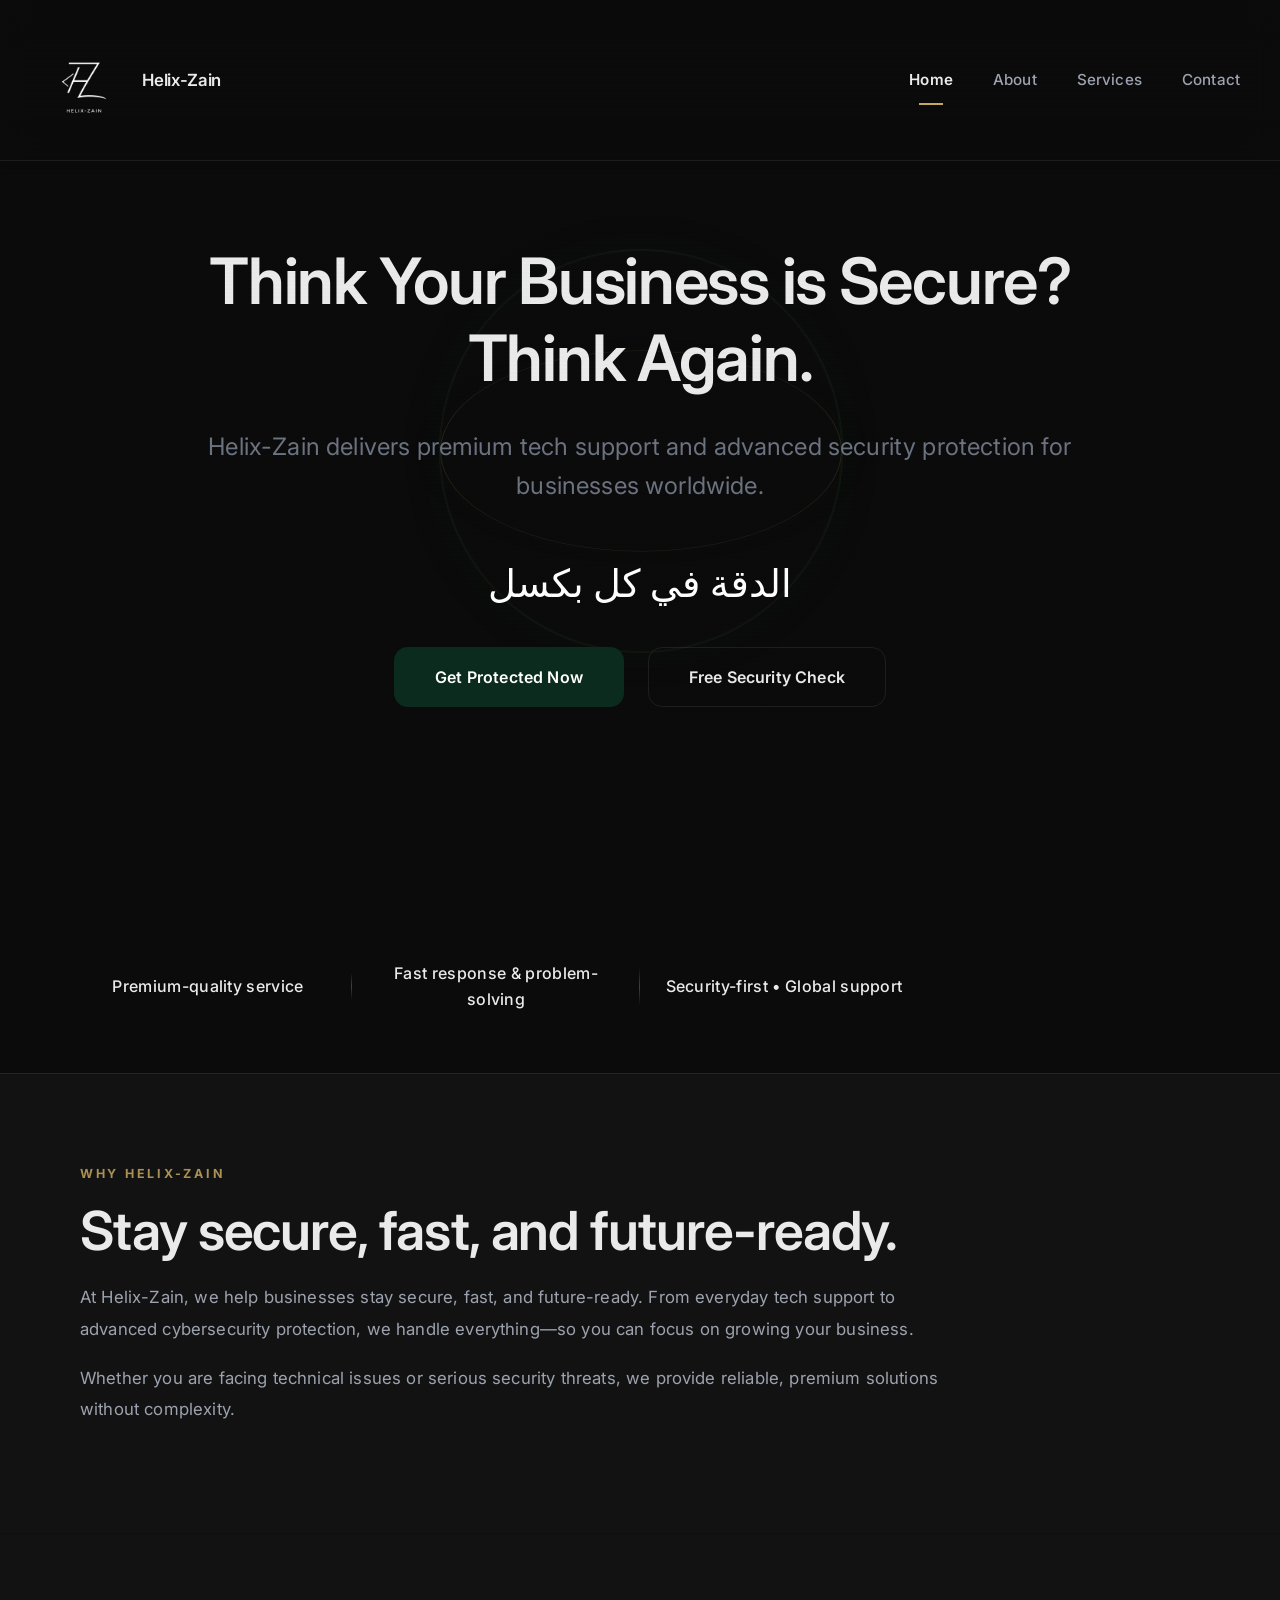
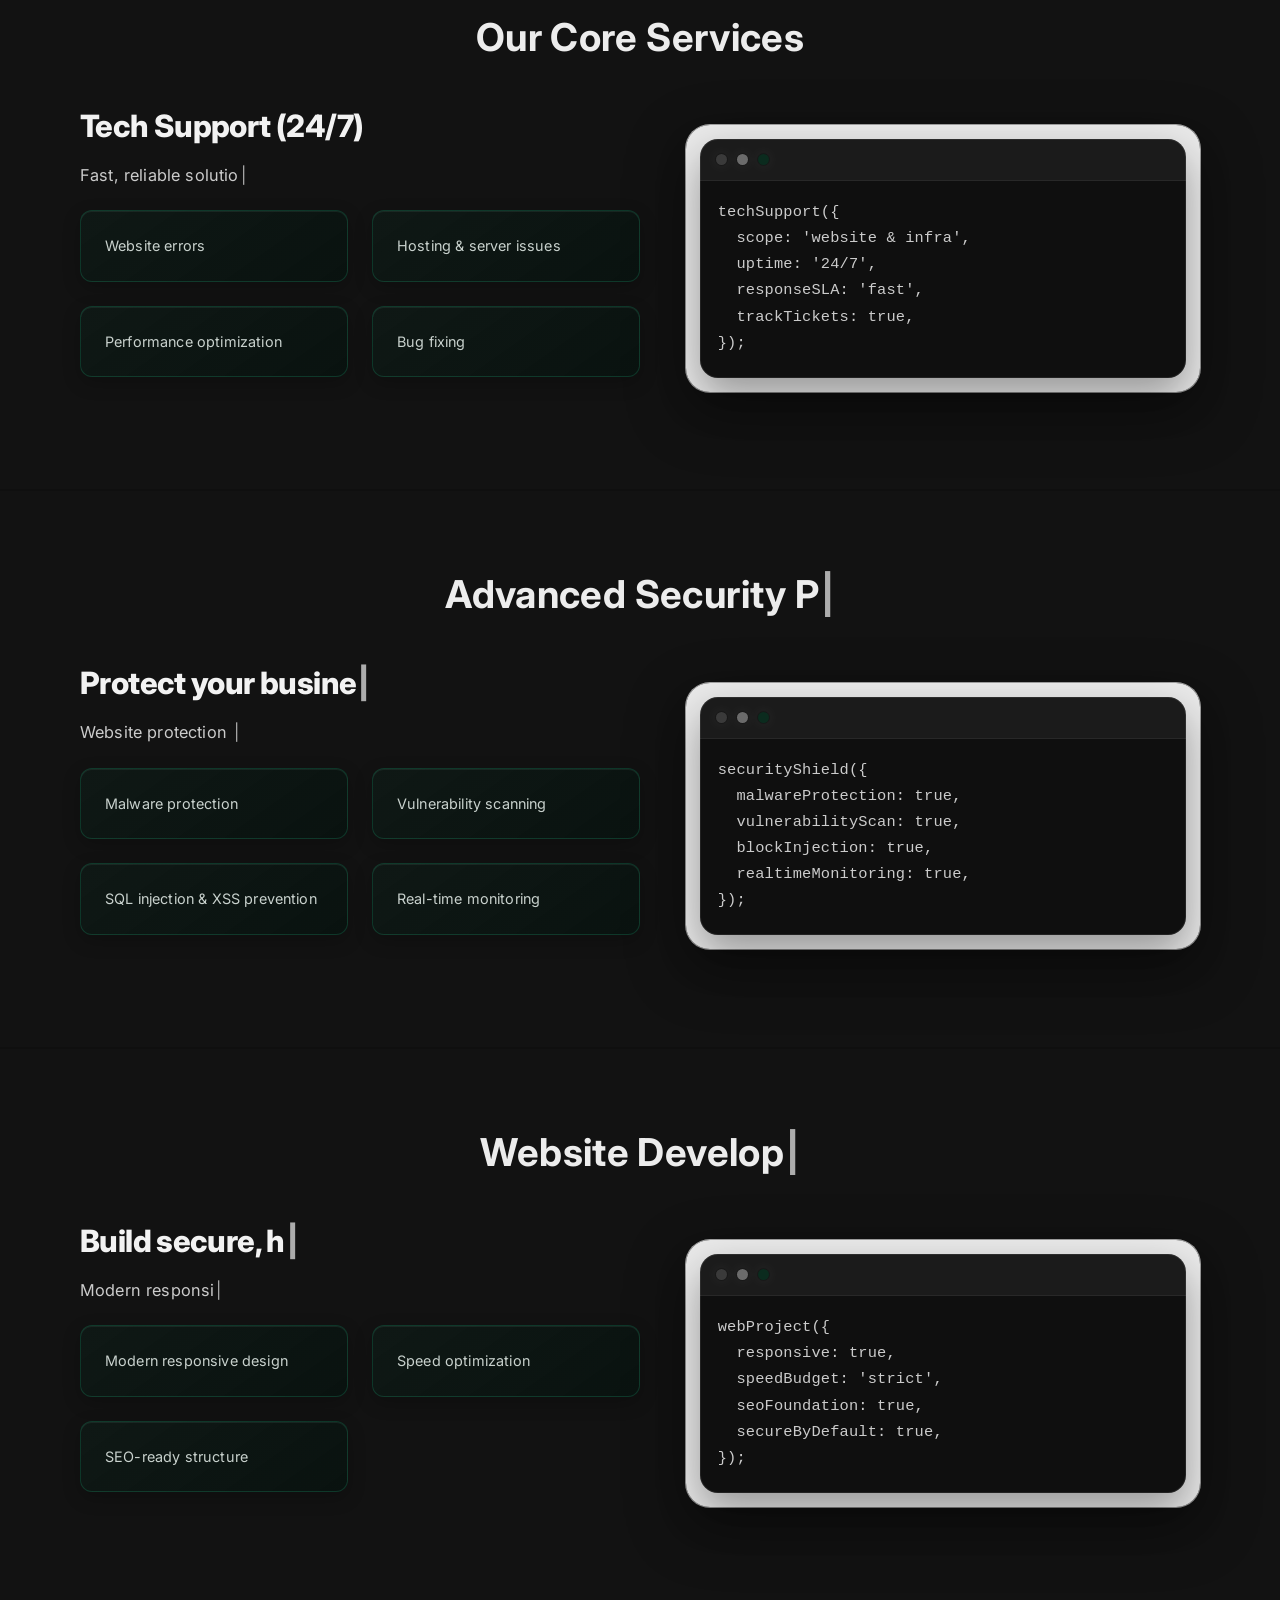
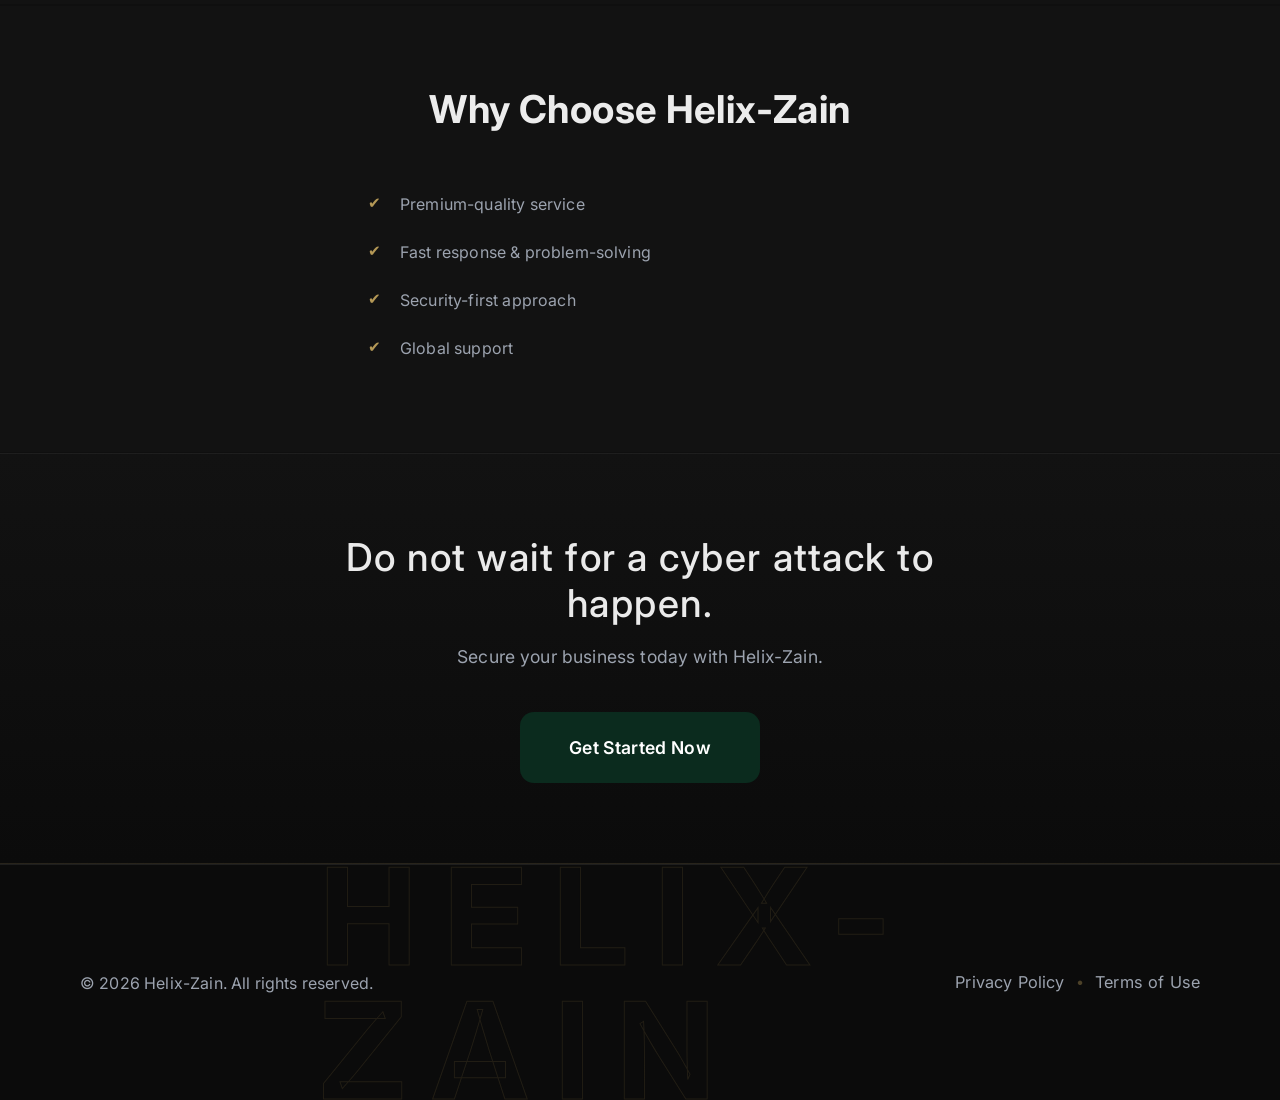
==== commit 93f11e52: "Update homepage styling and service package flow Refine hero presentation and service package detail" ====
--- a/index.html
+++ b/index.html
@@ -43,6 +43,7 @@
             <div class="home-hero-content">
                 <h1 class="fade-in-up">Think Your Business is Secure? Think Again.</h1>
                 <p class="home-hero-subtitle fade-in-up">Helix-Zain delivers premium tech support and advanced security protection for businesses worldwide.</p>
+                <p class="home-hero-subtitle home-hero-arabic-tagline fade-in-up">الدقة في كل بكسل</p>
                 <div class="home-hero-buttons fade-in-up">
                     <a href="contact.html" class="cta-primary">Get Protected Now</a>
                     <a href="contact.html" class="cta-secondary">Free Security Check</a>
--- a/css/style.css
+++ b/css/style.css
@@ -478,6 +478,13 @@
     font-weight: 400;
     margin-bottom: 3rem;
     line-height: 1.6;
+}
+
+.home-hero-arabic-tagline {
+    font-size: clamp(1.6rem, 3vw, 2.4rem);
+    color: #fff;
+    font-weight: 500;
+    margin-bottom: 2rem;
 }
 
 .home-hero-buttons {
